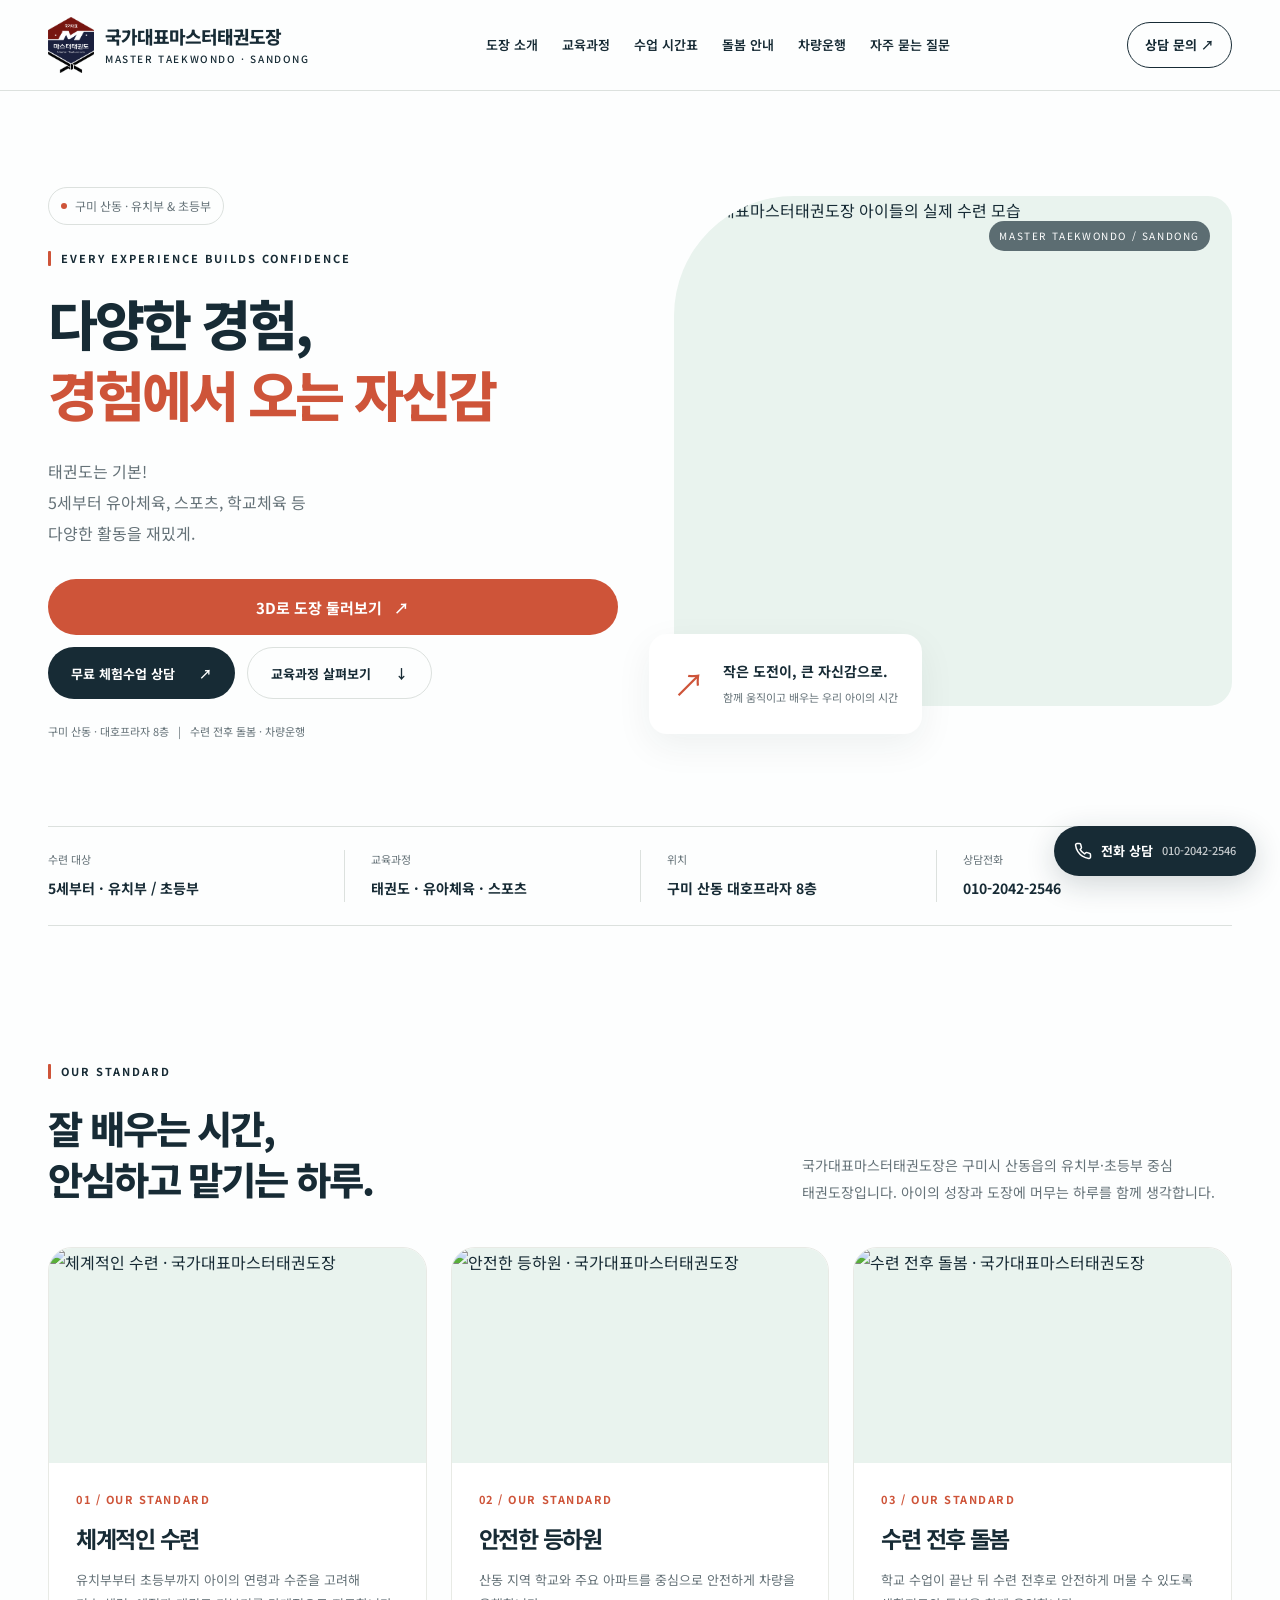
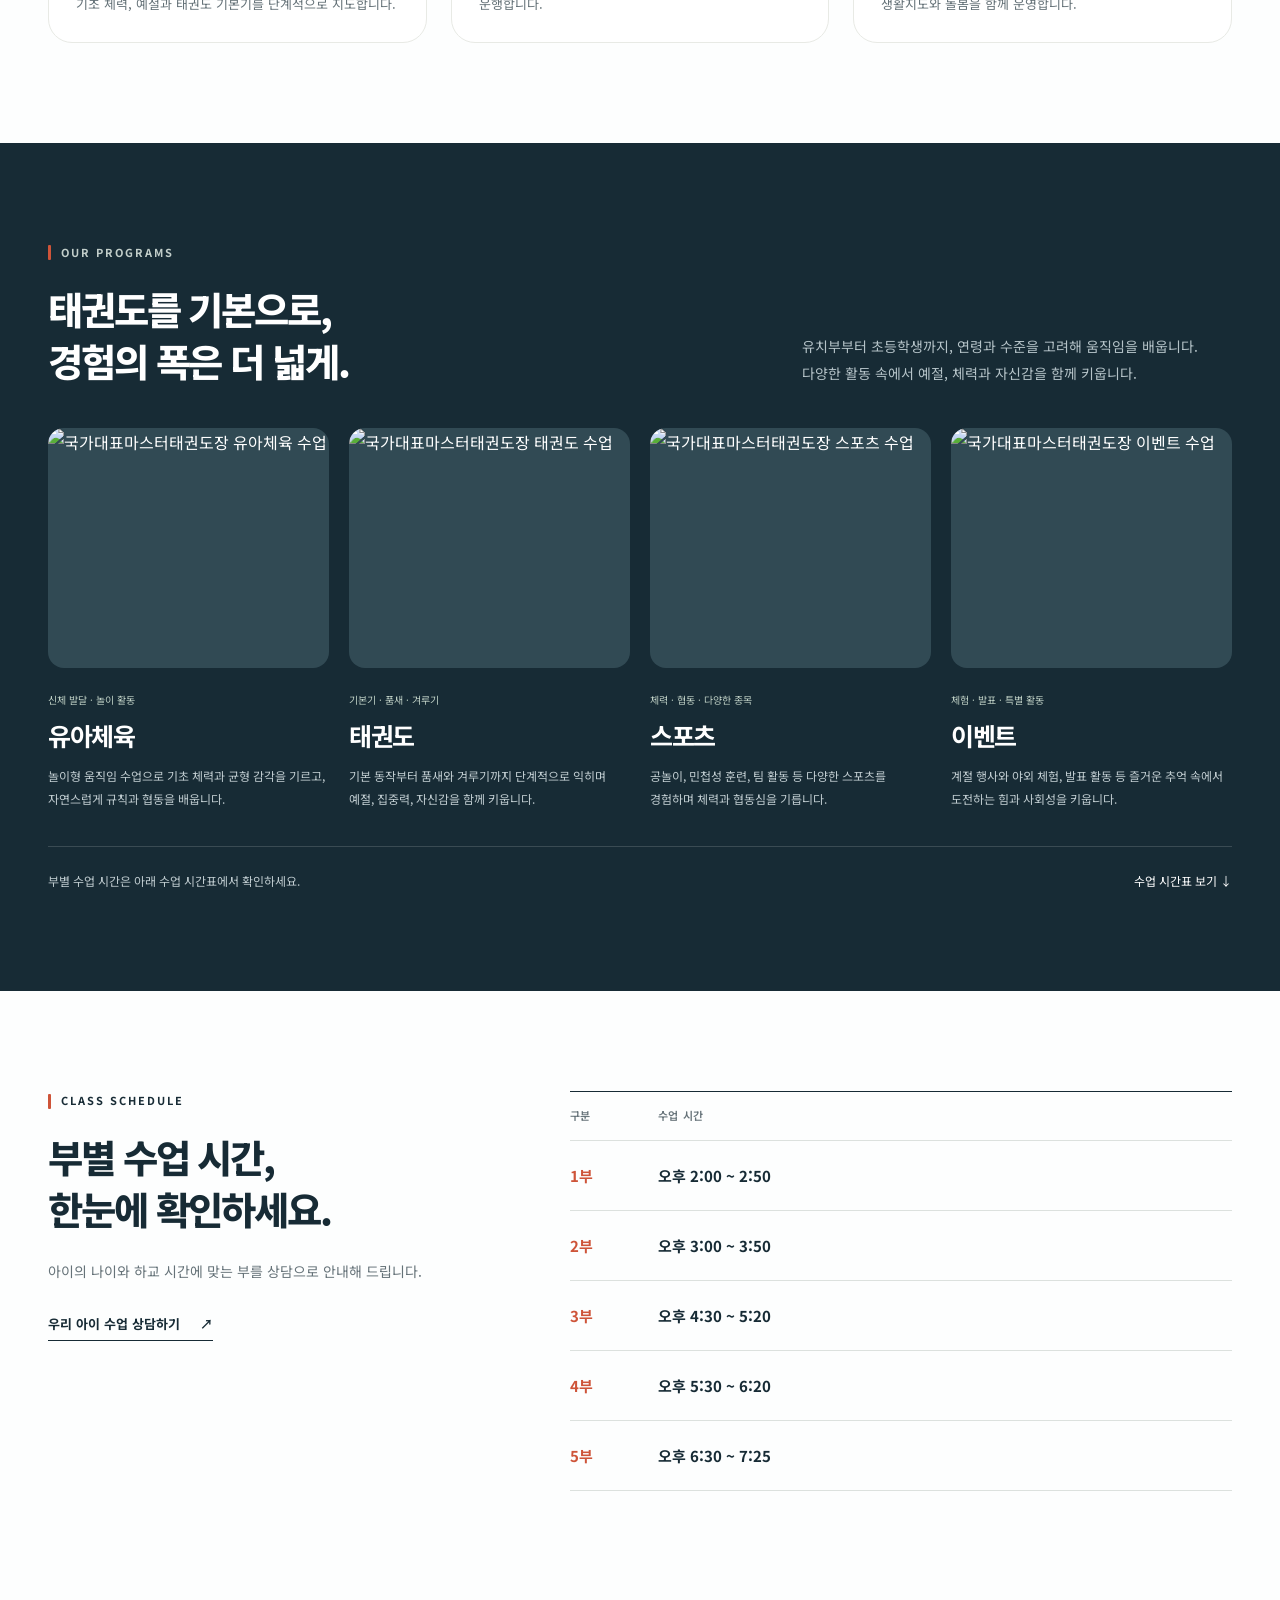
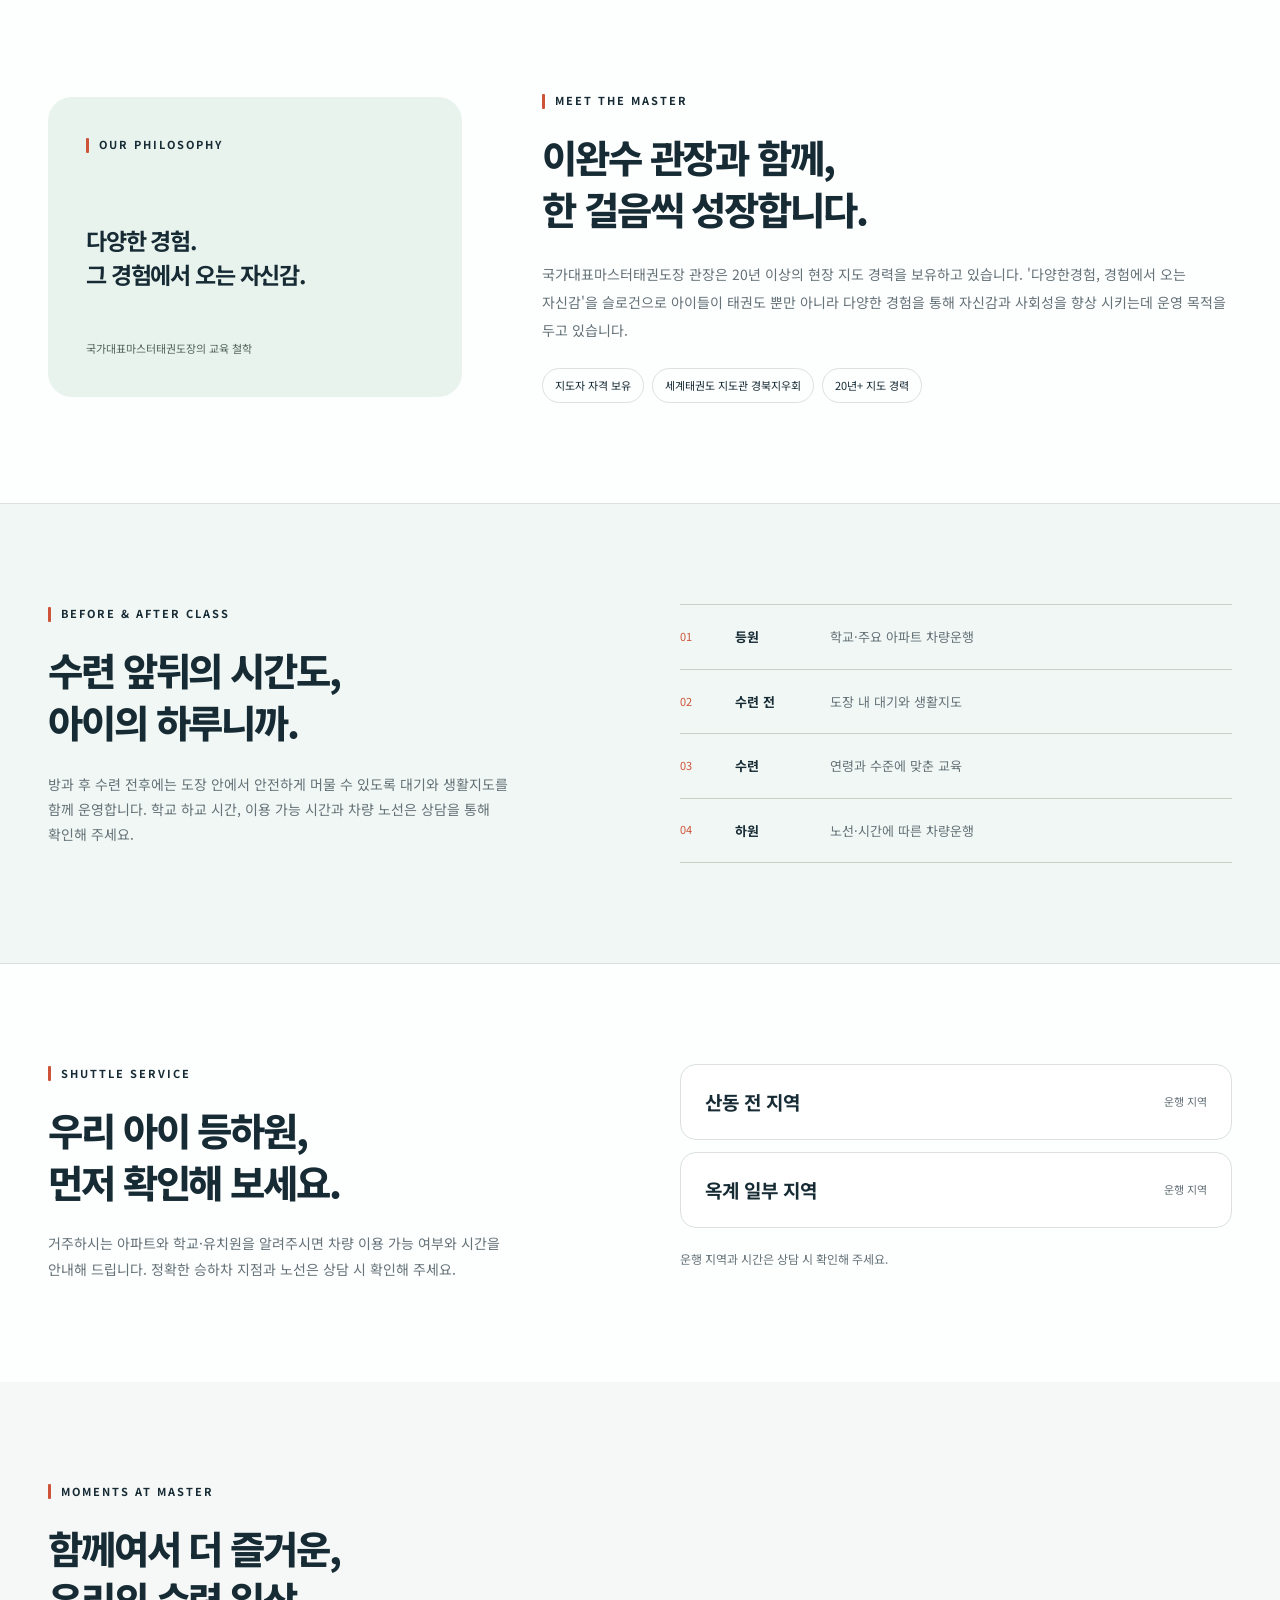
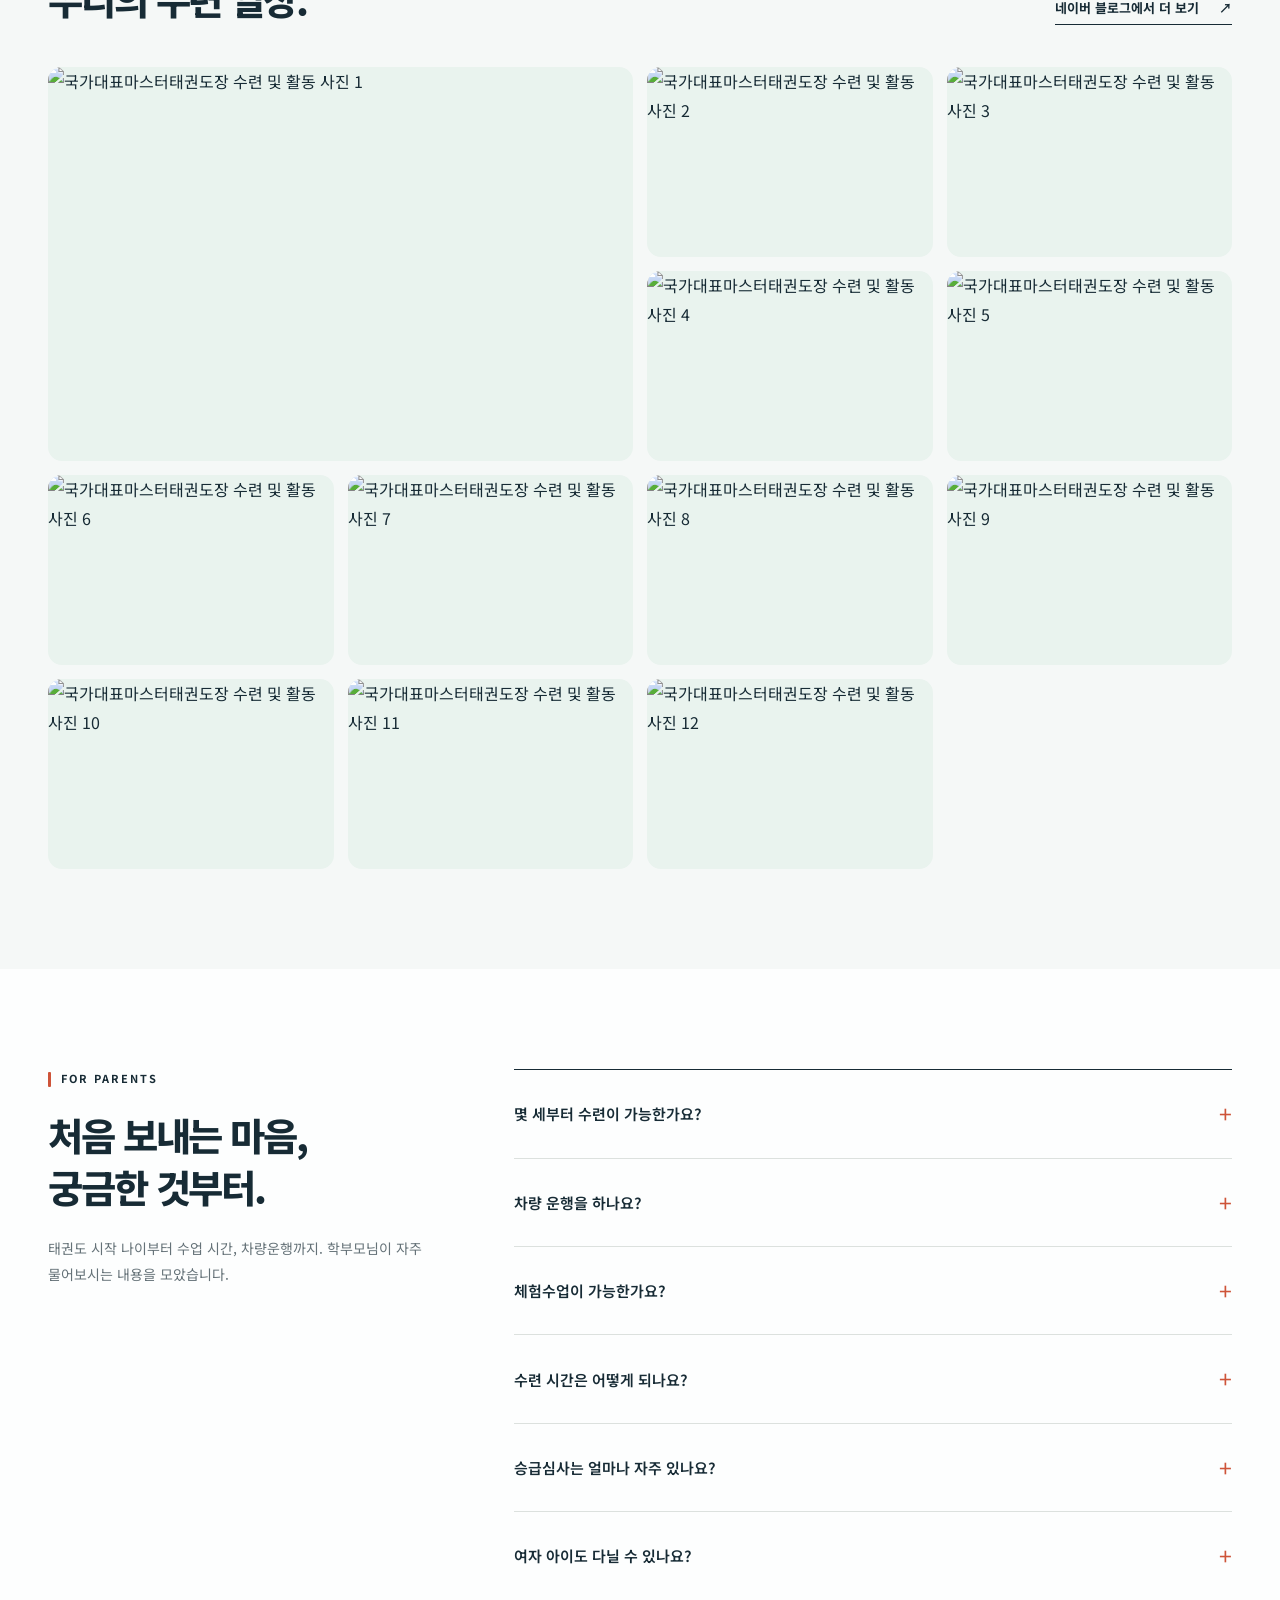
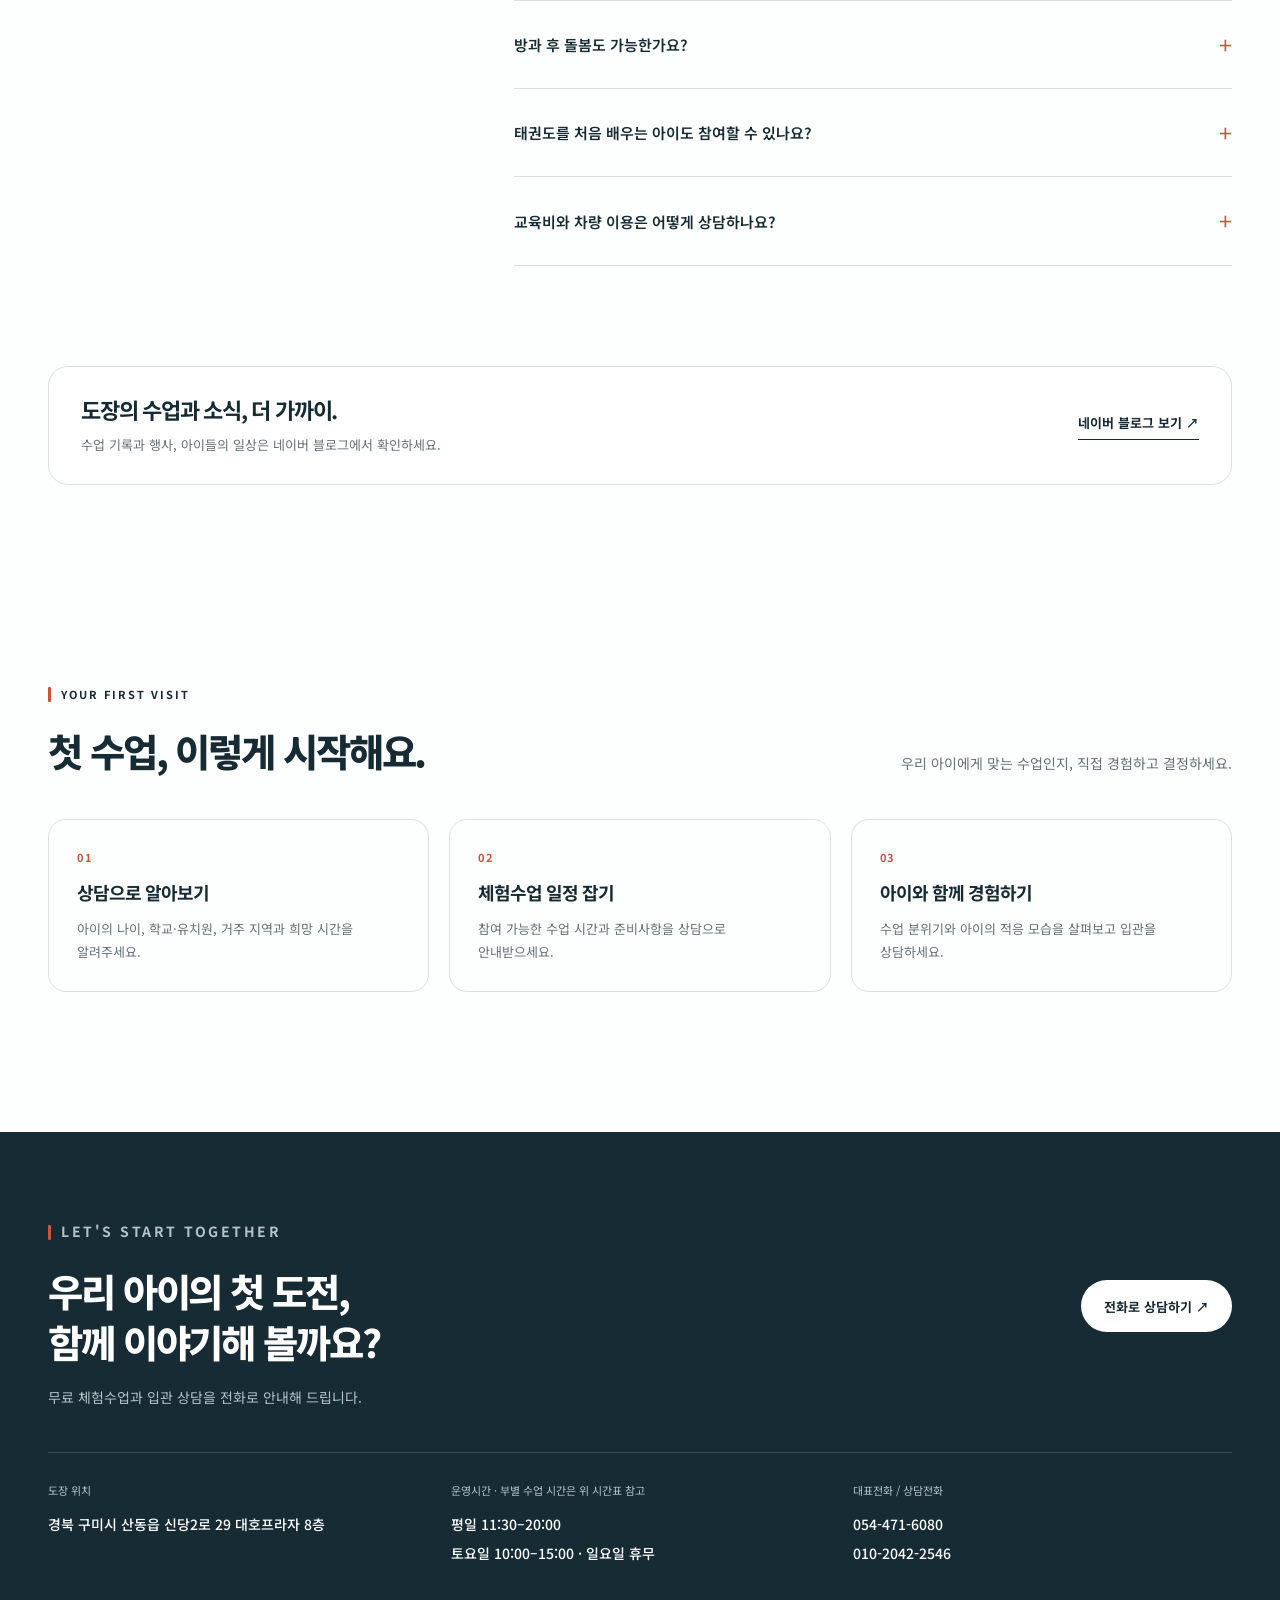
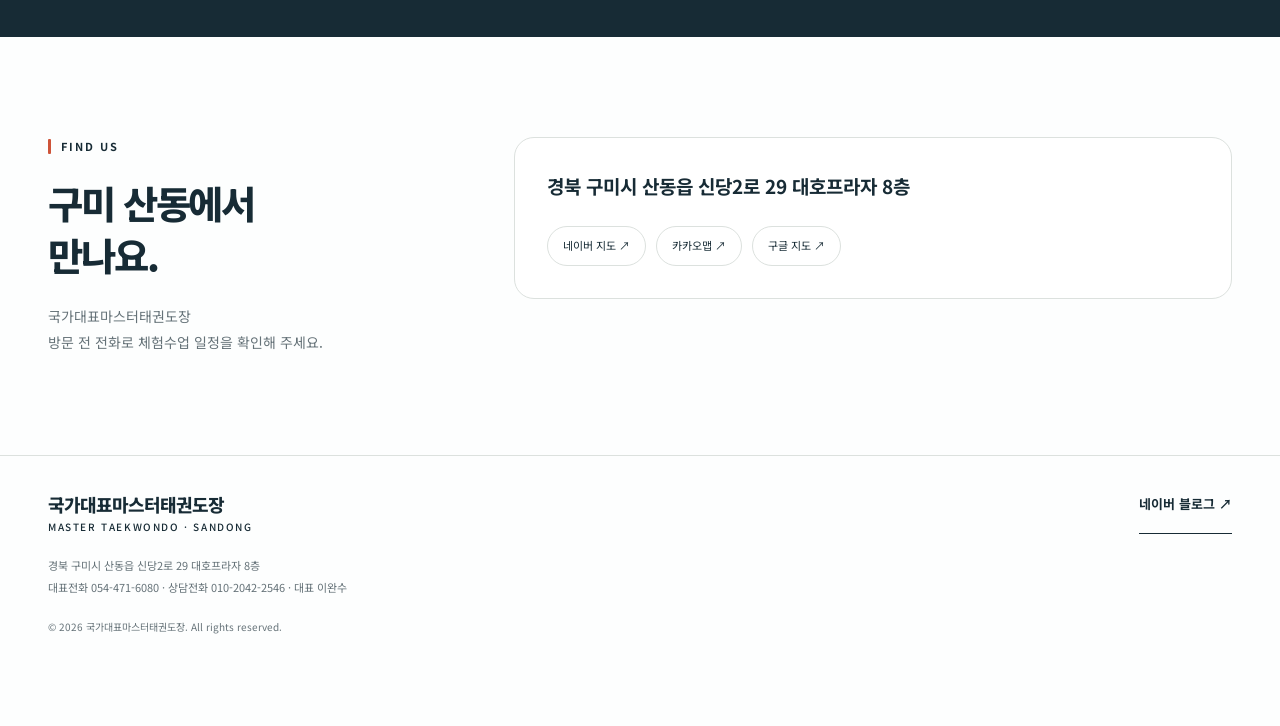
==== index.html @ e0ee9614 "Update social sharing image to white brand design" ====
<!DOCTYPE html>
<html lang="ko">
<head>
<meta charset="UTF-8">
<meta name="viewport" content="width=device-width, initial-scale=1">
<meta name="google-site-verification" content="xkMmGxUYiMUiVFQqhBgjPD2LK4U4cg3AvwgQhQP-yDA">
<meta name="naver-site-verification" content="1bc7cb9f5ad9481dd52988332dd3d407961ed584">
<meta name="robots" content="index, follow, max-image-preview:large, max-snippet:-1, max-video-preview:-1">
<link rel="canonical" href="https://mastertkd-sandong.kr/">
<title>구미 산동 태권도 · 유치부·초등부 | 국가대표마스터태권도장</title>
<meta name="description" content="구미 산동 국가대표마스터태권도장. 5세부터 유치부·초등부 태권도, 유아체육·스포츠, 수련 전후 돌봄과 차량운행. 대호프라자 8층, 무료 체험수업 상담 010-2042-2546.">
<meta name="author" content="국가대표마스터태권도장">
<meta name="theme-color" content="#172b35">
<meta name="format-detection" content="telephone=no">
<meta property="og:type" content="website">
<meta property="og:locale" content="ko_KR">
<meta property="og:site_name" content="국가대표마스터태권도장">
<meta property="og:title" content="구미 산동 태권도 · 유치부·초등부 | 국가대표마스터태권도장">
<meta property="og:description" content="구미 산동 국가대표마스터태권도장. 5세부터 유치부·초등부 태권도, 유아체육·스포츠, 수련 전후 돌봄과 차량운행. 대호프라자 8층, 무료 체험수업 상담 010-2042-2546.">
<meta property="og:url" content="https://mastertkd-sandong.kr/">
<meta property="og:image" content="https://mastertkd-sandong.kr/og-white-20261103.png">
<meta property="og:image:alt" content="구미 산동 국가대표마스터태권도장">
<meta name="twitter:card" content="summary_large_image">
<meta name="twitter:title" content="구미 산동 태권도 · 유치부·초등부 | 국가대표마스터태권도장">
<meta name="twitter:description" content="구미 산동 국가대표마스터태권도장. 5세부터 유치부·초등부 태권도, 유아체육·스포츠, 수련 전후 돌봄과 차량운행. 대호프라자 8층, 무료 체험수업 상담 010-2042-2546.">
<meta name="twitter:image" content="https://mastertkd-sandong.kr/og-white-20261103.png">
<link rel="preconnect" href="https://fonts.googleapis.com">
<link rel="preconnect" href="https://fonts.gstatic.com" crossorigin>
<link rel="preconnect" href="https://firebasestorage.googleapis.com">
<link href="https://fonts.googleapis.com/css2?family=Noto+Sans+KR:wght@400;500;600;700;800;900&display=swap" rel="stylesheet">
<link rel="stylesheet" href="styles.css?v=20261103-3d">
<script id="structured-data" type="application/ld+json">{"@context":"https://schema.org","@graph":[{"@type":"SportsActivityLocation","@id":"https://mastertkd-sandong.kr/#school","name":"국가대표마스터태권도장","url":"https://mastertkd-sandong.kr/","description":"구미 산동 유치부·초등부 태권도장. 태권도, 유아체육과 스포츠 활동을 지도하며 수련 전후 돌봄, 차량운행과 무료 체험수업 상담을 운영합니다.","telephone":"054-471-6080","address":{"@type":"PostalAddress","streetAddress":"경북 구미시 산동읍 신당2로 29 대호프라자 8층","addressLocality":"구미시","addressRegion":"경상북도","addressCountry":"KR"},"sameAs":["https://blog.naver.com/master2546"],"contactPoint":{"@type":"ContactPoint","telephone":"010-2042-2546","contactType":"입관 및 체험수업 상담","availableLanguage":"ko"},"openingHoursSpecification":[{"@type":"OpeningHoursSpecification","dayOfWeek":["Monday","Tuesday","Wednesday","Thursday","Friday"],"opens":"11:30","closes":"20:00"},{"@type":"OpeningHoursSpecification","dayOfWeek":"Saturday","opens":"10:00","closes":"15:00"}],"image":"https://firebasestorage.googleapis.com/v0/b/taekwondo-fb6cb.firebasestorage.app/o/images%2Fhero_bg.jpg?alt=media&token=9e84e458-af05-4d91-bd20-71b88b97aaa6","areaServed":[{"@type":"Place","name":"산동 전 지역"},{"@type":"Place","name":"옥계 일부 지역"}]},{"@type":"WebSite","@id":"https://mastertkd-sandong.kr/#website","url":"https://mastertkd-sandong.kr/","name":"국가대표마스터태권도장","inLanguage":"ko-KR","publisher":{"@id":"https://mastertkd-sandong.kr/#school"}},{"@type":"WebPage","@id":"https://mastertkd-sandong.kr/#webpage","url":"https://mastertkd-sandong.kr/","name":"구미 산동 태권도 · 유치부·초등부 | 국가대표마스터태권도장","inLanguage":"ko-KR","isPartOf":{"@id":"https://mastertkd-sandong.kr/#website"},"about":{"@id":"https://mastertkd-sandong.kr/#school"}},{"@type":"FAQPage","@id":"https://mastertkd-sandong.kr/#faq","mainEntity":[{"@type":"Question","name":"몇 세부터 수련이 가능한가요?","acceptedAnswer":{"@type":"Answer","text":"5세부터 수련이 가능합니다.\n부모님 문의와 동의 하에 4세 수련 가능합니다."}},{"@type":"Question","name":"차량 운행을 하나요?","acceptedAnswer":{"@type":"Answer","text":"네, 산동 전지역 차량운행 가능하며, 옥계 일부지역 운행 가능합니다.\n전화 문의시 상세히 안내드리겠습니다."}},{"@type":"Question","name":"체험수업이 가능한가요?","acceptedAnswer":{"@type":"Answer","text":"물론입니다! 언제든 체험수업 가능합니다."}},{"@type":"Question","name":"수련 시간은 어떻게 되나요?","acceptedAnswer":{"@type":"Answer","text":"1부 : 오후 2:00 ~ 2:50\n2부 : 오후 3:00 ~ 3:50\n3부 : 오후 4:30 ~ 5:20\n4부 : 오후 5:30 ~ 6:20\n5부 : 오후 6:30 ~ 7:25\n아이의 나이와 하교 시간에 맞는 부를 상담으로 안내해 드립니다."}},{"@type":"Question","name":"승급심사는 얼마나 자주 있나요?","acceptedAnswer":{"@type":"Answer","text":"승급심사 (도장 자체 심사) : 매 짝수달 마지막주 수요일\n승품심사 (경북태권도협회주관) : 3, 6, 9, 12월 심사"}},{"@type":"Question","name":"여자 아이도 다닐 수 있나요?","acceptedAnswer":{"@type":"Answer","text":"여자아이의 비율이 상당히 높은 편입니다."}},{"@type":"Question","name":"방과 후 돌봄도 가능한가요?","acceptedAnswer":{"@type":"Answer","text":"수련 전후 아이들이 안전하게 머물 수 있도록 도장 내 대기와 생활지도를 함께 운영합니다. 이용 가능 시간과 차량 노선은 아이의 학교와 하교 시간에 맞춰 상담해 주세요."}},{"@type":"Question","name":"태권도를 처음 배우는 아이도 참여할 수 있나요?","acceptedAnswer":{"@type":"Answer","text":"처음 시작하는 아이도 연령과 수준에 맞춰 기본 동작부터 배웁니다. 유아체육, 태권도, 스포츠 활동을 통해 움직임과 수업 규칙을 단계적으로 익힙니다. 체험수업에서 적응 과정을 함께 살펴보세요."}},{"@type":"Question","name":"교육비와 차량 이용은 어떻게 상담하나요?","acceptedAnswer":{"@type":"Answer","text":"아이의 나이, 학교 또는 유치원, 거주 지역, 희망 수업 시간을 알려주세요. 교육비와 차량 이용 가능 여부는 상담전화로 개별 안내해 드립니다."}}]}]}</script>
<script id="site-data" type="application/json">{"data":{"hero":{"sub":"","badge":"구미 산동","desc":"태권도는 기본!\n5세부터 유아체육, 스포츠, 학교체육 등\n다양한 활동을 재밌게.","line1":"다양한 경험, 경험에서 오는 자신감"},"programs":[{"tag":"신체 발달 · 놀이 활동","desc":"놀이형 움직임 수업으로 기초 체력과 균형 감각을 기르고, 자연스럽게 규칙과 협동을 배웁니다.","emoji":"","title":"유아체육"},{"tag":"기본기 · 품새 · 겨루기","title":"태권도","emoji":"","desc":"기본 동작부터 품새와 겨루기까지 단계적으로 익히며 예절, 집중력, 자신감을 함께 키웁니다."},{"tag":"체력 · 협동 · 다양한 종목","desc":"공놀이, 민첩성 훈련, 팀 활동 등 다양한 스포츠를 경험하며 체력과 협동심을 기릅니다.","emoji":"","title":"스포츠"},{"desc":"계절 행사와 야외 체험, 발표 활동 등 즐거운 추억 속에서 도전하는 힘과 사회성을 키웁니다.","tag":"체험 · 발표 · 특별 활동","emoji":"","title":"이벤트"}],"master":{"badges":["지도자 자격 보유","세계태권도 지도관 경북지우회","20년+ 지도 경력"],"name":"이완수","desc":"국가대표마스터태권도장 관장은 20년 이상의 현장 지도 경력을 보유하고 있습니다. '다양한경험, 경험에서 오는 자신감'을 슬로건으로 아이들이 태권도 뿐만 아니라 다양한 경험을 통해 자신감과 사회성을 향상 시키는데 운영 목적을 두고 있습니다.","title":"국가대표마스터태권도장 관장"},"faq":[{"a":"5세부터 수련이 가능합니다.\n부모님 문의와 동의 하에 4세 수련 가능합니다.","q":"몇 세부터 수련이 가능한가요?"},{"q":"차량 운행을 하나요?","a":"네, 산동 전지역 차량운행 가능하며, 옥계 일부지역 운행 가능합니다.\n전화 문의시 상세히 안내드리겠습니다."},{"a":"물론입니다! 언제든 체험수업 가능합니다.","q":"체험수업이 가능한가요?"},{"q":"수련 시간은 어떻게 되나요?","a":"1부 : 2시 ~ 2시 50분\n2부 : 3시 ~ 3시 50분\n3부 : 4시 30분 ~ 5시 20분\n4부 : 5시 30분 ~ 6시 20분\n5부 : 6시 30분 ~ 7시 25분\n운영하고 있습니다."},{"a":"승급심사 (도장 자체 심사) : 매 짝수달 마지막주 수요일\n승품심사 (경북태권도협회주관) : 3, 6, 9, 12월 심사","q":"승급심사는 얼마나 자주 있나요?"},{"q":"여자 아이도 다닐 수 있나요?","a":"여자아이의 비율이 상당히 높은 편입니다."}],"van":[{"name":"산동 전 지역","type":"기타"},{"type":"기타","name":"옥계 일부 지역"}],"strengths":[{"desc":"유치부부터 초등부까지 아이의 연령과 수준을 고려해 \n기초 체력, 예절과 태권도 기본기를 단계적으로 지도합니다.","title":"체계적인 수련"},{"title":"안전한 등하원","desc":"산동 지역 학교와 주요 아파트를 중심으로 안전하게 차량을 운행합니다."},{"desc":"학교 수업이 끝난 뒤 수련 전후로 안전하게 머물 수 있도록 \n생활지도와 돌봄을 함께 운영합니다.","title":"수련 전후 돌봄"}],"basic":{"phone":"054-471-6080","sat_end":"15:00","brn":"","phone2":"010-2042-2546","weekday_end":"20:00","mapurl":"https://map.naver.com/p/entry/place/1252319234?c=17.68,0,0,3,dh&placePath=/home?from=map&fromPanelNum=1&additionalHeight=76&timestamp=202606081207&locale=ko&svcName=map_pcv5","ceo":"이완수","kakao":"","weekday_start":"11:30","closed":"일요일 휴무","address":"경북 구미시 산동읍 신당2로 29 대호프라자 8층","sat_start":"10:00"}},"images":{"gallery_9":"https://firebasestorage.googleapis.com/v0/b/taekwondo-fb6cb.firebasestorage.app/o/images%2Fgallery_9.jpg?alt=media&token=a0065e86-be7a-48f4-b169-dbc3048eebba","gallery_0":"https://firebasestorage.googleapis.com/v0/b/taekwondo-fb6cb.firebasestorage.app/o/images%2Fgallery_0.jpg?alt=media&token=710ecca1-1043-4a4e-b7ab-a6492544b5c1","gallery_10":"https://firebasestorage.googleapis.com/v0/b/taekwondo-fb6cb.firebasestorage.app/o/images%2Fgallery_10.jpg?alt=media&token=d3d91d69-1e83-45ed-aacb-7b9e5c864217","prog_img_1":"https://firebasestorage.googleapis.com/v0/b/taekwondo-fb6cb.firebasestorage.app/o/images%2Fprog_img_1.jpg?alt=media&token=aa06089c-31fe-436a-ae3f-b931f6cb793f","gallery_8":"https://firebasestorage.googleapis.com/v0/b/taekwondo-fb6cb.firebasestorage.app/o/images%2Fgallery_8.jpg?alt=media&token=de36c737-13cb-4a8f-89c0-45a2681958ef","prog_img_2":"https://firebasestorage.googleapis.com/v0/b/taekwondo-fb6cb.firebasestorage.app/o/images%2Fprog_img_2.jpg?alt=media&token=5219fa84-e3b0-4377-8cee-625c44ae1b7b","gallery_1":"https://firebasestorage.googleapis.com/v0/b/taekwondo-fb6cb.firebasestorage.app/o/images%2Fgallery_1.jpg?alt=media&token=5e7c3f4a-fc97-463f-8c96-ce7e9723979a","hero_bg":"https://firebasestorage.googleapis.com/v0/b/taekwondo-fb6cb.firebasestorage.app/o/images%2Fhero_bg.jpg?alt=media&token=9e84e458-af05-4d91-bd20-71b88b97aaa6","gallery_6":"https://firebasestorage.googleapis.com/v0/b/taekwondo-fb6cb.firebasestorage.app/o/images%2Fgallery_6.jpg?alt=media&token=90979069-3ec0-43f1-a380-21617fe3c6c4","strength_img_1":"https://firebasestorage.googleapis.com/v0/b/taekwondo-fb6cb.firebasestorage.app/o/images%2Fstrength_img_1.jpg?alt=media&token=e219bf53-c9cb-4eb9-b57a-99557ecac672","gallery_3":"https://firebasestorage.googleapis.com/v0/b/taekwondo-fb6cb.firebasestorage.app/o/images%2Fgallery_3.jpg?alt=media&token=15bef759-7899-431a-abc1-3bfe36eff9c4","gallery_11":"https://firebasestorage.googleapis.com/v0/b/taekwondo-fb6cb.firebasestorage.app/o/images%2Fgallery_11.jpg?alt=media&token=d97d687c-7b0d-4084-90c1-676cd75f81ad","gallery_2":"https://firebasestorage.googleapis.com/v0/b/taekwondo-fb6cb.firebasestorage.app/o/images%2Fgallery_2.jpg?alt=media&token=8ff0e8a1-6920-4d23-a96d-1fb6d255a119","strength_img_2":"https://firebasestorage.googleapis.com/v0/b/taekwondo-fb6cb.firebasestorage.app/o/images%2Fstrength_img_2.jpg?alt=media&token=2d9b40f9-9bf2-4dcd-bb7c-b869af173f38","gallery_5":"https://firebasestorage.googleapis.com/v0/b/taekwondo-fb6cb.firebasestorage.app/o/images%2Fgallery_5.jpg?alt=media&token=61fc93e4-79cd-444b-a3f9-03b1b24c2817","prog_img_3":"https://firebasestorage.googleapis.com/v0/b/taekwondo-fb6cb.firebasestorage.app/o/images%2Fprog_img_3.jpg?alt=media&token=f841ad15-b843-4dcd-8b38-b5abc1e6d788","prog_img_0":"https://firebasestorage.googleapis.com/v0/b/taekwondo-fb6cb.firebasestorage.app/o/images%2Fprog_img_0.jpg?alt=media&token=58862116-bd9d-4719-9c3e-d90af3149a6c","strength_img_0":"https://firebasestorage.googleapis.com/v0/b/taekwondo-fb6cb.firebasestorage.app/o/images%2Fstrength_img_0.jpg?alt=media&token=3c385337-bcc2-4bb3-a13b-3666a985fce2","gallery_4":"https://firebasestorage.googleapis.com/v0/b/taekwondo-fb6cb.firebasestorage.app/o/images%2Fgallery_4.jpg?alt=media&token=0f48effb-4bdb-4c42-ae84-08ca4ebf654f","gallery_7":"https://firebasestorage.googleapis.com/v0/b/taekwondo-fb6cb.firebasestorage.app/o/images%2Fgallery_7.jpg?alt=media&token=dbd027f2-85e5-44fa-a7d3-c0869ef6d504"}}</script>
<script src="site.js?v=20261103-3d" defer></script>
</head>
<body>
<div id="site-root"><a class="skip-link" href="#main-content">본문 바로가기</a>
<header class="site-header"><div class="wrap header-inner"><a class="brand" href="#home" aria-label="국가대표마스터태권도장 처음으로"><img class="header-logo" src="dojo-logo.png" alt="" width="509" height="633"><span class="brand-text">국가대표마스터태권도장<small>MASTER TAEKWONDO · SANDONG</small></span></a><nav class="desktop-nav" aria-label="주 메뉴"><a href="#about">도장 소개</a><a href="#programs">교육과정</a><a href="#schedule">수업 시간표</a><a href="#care">돌봄 안내</a><a href="#van">차량운행</a><a href="#faq">자주 묻는 질문</a></nav><a class="header-call" href="tel:01020422546">상담 문의 ↗</a><details class="mobile-nav"><summary aria-label="전체 메뉴">메뉴 ☰</summary><nav class="mobile-menu" aria-label="모바일 메뉴"><a href="#about">도장 소개</a><a href="#programs">교육과정</a><a href="#schedule">수업 시간표</a><a href="#care">돌봄 안내</a><a href="#van">차량운행</a><a href="#faq">자주 묻는 질문</a><a href="#contact">체험수업 상담</a><a href="https://blog.naver.com/master2546" target="_blank" rel="noopener">네이버 블로그 ↗</a></nav></details></div></header>
<main id="main-content">
<section class="hero" id="home" aria-label="구미 산동 태권도장 소개"><div class="wrap"><div class="hero-layout"><div class="hero-copy"><p class="location-pill">구미 산동 · 유치부 & 초등부</p><p class="eyebrow">Every experience builds confidence</p><h1><span>다양한 경험,</span><span>경험에서 오는 자신감</span></h1><p class="hero-desc">태권도는 기본!
5세부터 유아체육, 스포츠, 학교체육 등
다양한 활동을 재밌게.</p><div class="hero-actions"><a class="button tour" href="/3d/">3D로 도장 둘러보기 <span aria-hidden="true">↗</span></a><a class="button primary" href="#contact">무료 체험수업 상담 <span aria-hidden="true">↗</span></a><a class="button secondary" href="#programs">교육과정 살펴보기 <span aria-hidden="true">↓</span></a></div><p class="hero-small">구미 산동 · 대호프라자 8층 &nbsp; | &nbsp; 수련 전후 돌봄 · 차량운행</p></div><div class="hero-visual"><div class="hero-photo"><img src="https://firebasestorage.googleapis.com/v0/b/taekwondo-fb6cb.firebasestorage.app/o/images%2Fhero_bg.jpg?alt=media&amp;token=9e84e458-af05-4d91-bd20-71b88b97aaa6" alt="국가대표마스터태권도장 아이들의 실제 수련 모습" loading="eager" fetchpriority="high" decoding="async" width="1200" height="900"></div><span class="hero-index">MASTER TAEKWONDO / SANDONG</span><div class="photo-caption"><span class="caption-symbol" aria-hidden="true">↗</span><div><strong>작은 도전이, 큰 자신감으로.</strong><small>함께 움직이고 배우는 우리 아이의 시간</small></div></div></div></div><div class="quick-facts"><div><small>수련 대상</small><strong>5세부터 · 유치부 / 초등부</strong></div><div><small>교육과정</small><strong>태권도 · 유아체육 · 스포츠</strong></div><div><small>위치</small><strong>구미 산동 대호프라자 8층</strong></div><div><small>상담전화</small><strong><a href="tel:01020422546">010-2042-2546</a></strong></div></div></div></section>
<section class="section" id="about"><div class="wrap"><div class="section-heading"><div><p class="eyebrow">Our standard</p><h2 class="section-title">잘 배우는 시간,<br>안심하고 맡기는 하루.</h2></div><p class="section-desc">국가대표마스터태권도장은 구미시 산동읍의 유치부·초등부 중심 태권도장입니다. 아이의 성장과 도장에 머무는 하루를 함께 생각합니다.</p></div><div class="standards-grid"><article class="standard-card"><div class="standard-photo"><img src="https://firebasestorage.googleapis.com/v0/b/taekwondo-fb6cb.firebasestorage.app/o/images%2Fstrength_img_0.jpg?alt=media&amp;token=3c385337-bcc2-4bb3-a13b-3666a985fce2" alt="체계적인 수련 · 국가대표마스터태권도장" loading="lazy"  decoding="async" width="1200" height="900"></div><div class="standard-body"><span class="card-number">01 / OUR STANDARD</span><h3>체계적인 수련</h3><p>유치부부터 초등부까지 아이의 연령과 수준을 고려해 
기초 체력, 예절과 태권도 기본기를 단계적으로 지도합니다.</p></div></article><article class="standard-card"><div class="standard-photo"><img src="https://firebasestorage.googleapis.com/v0/b/taekwondo-fb6cb.firebasestorage.app/o/images%2Fstrength_img_1.jpg?alt=media&amp;token=e219bf53-c9cb-4eb9-b57a-99557ecac672" alt="안전한 등하원 · 국가대표마스터태권도장" loading="lazy"  decoding="async" width="1200" height="900"></div><div class="standard-body"><span class="card-number">02 / OUR STANDARD</span><h3>안전한 등하원</h3><p>산동 지역 학교와 주요 아파트를 중심으로 안전하게 차량을 운행합니다.</p></div></article><article class="standard-card"><div class="standard-photo"><img src="https://firebasestorage.googleapis.com/v0/b/taekwondo-fb6cb.firebasestorage.app/o/images%2Fstrength_img_2.jpg?alt=media&amp;token=2d9b40f9-9bf2-4dcd-bb7c-b869af173f38" alt="수련 전후 돌봄 · 국가대표마스터태권도장" loading="lazy"  decoding="async" width="1200" height="900"></div><div class="standard-body"><span class="card-number">03 / OUR STANDARD</span><h3>수련 전후 돌봄</h3><p>학교 수업이 끝난 뒤 수련 전후로 안전하게 머물 수 있도록 
생활지도와 돌봄을 함께 운영합니다.</p></div></article></div></div></section>
<section class="section program-section" id="programs"><div class="wrap"><div class="section-heading"><div><p class="eyebrow">Our programs</p><h2 class="section-title">태권도를 기본으로,<br>경험의 폭은 더 넓게.</h2></div><p class="section-desc">유치부부터 초등학생까지, 연령과 수준을 고려해 움직임을 배웁니다. 다양한 활동 속에서 예절, 체력과 자신감을 함께 키웁니다.</p></div><div class="programs-grid"><article class="program-card"><div class="program-photo"><img src="https://firebasestorage.googleapis.com/v0/b/taekwondo-fb6cb.firebasestorage.app/o/images%2Fprog_img_0.jpg?alt=media&amp;token=58862116-bd9d-4719-9c3e-d90af3149a6c" alt="국가대표마스터태권도장 유아체육 수업" loading="lazy"  decoding="async" width="1200" height="900"></div><div class="program-body"><span class="program-tag">신체 발달 · 놀이 활동</span><h3>유아체육</h3><p>놀이형 움직임 수업으로 기초 체력과 균형 감각을 기르고, 자연스럽게 규칙과 협동을 배웁니다.</p></div></article><article class="program-card"><div class="program-photo"><img src="https://firebasestorage.googleapis.com/v0/b/taekwondo-fb6cb.firebasestorage.app/o/images%2Fprog_img_1.jpg?alt=media&amp;token=aa06089c-31fe-436a-ae3f-b931f6cb793f" alt="국가대표마스터태권도장 태권도 수업" loading="lazy"  decoding="async" width="1200" height="900"></div><div class="program-body"><span class="program-tag">기본기 · 품새 · 겨루기</span><h3>태권도</h3><p>기본 동작부터 품새와 겨루기까지 단계적으로 익히며 예절, 집중력, 자신감을 함께 키웁니다.</p></div></article><article class="program-card"><div class="program-photo"><img src="https://firebasestorage.googleapis.com/v0/b/taekwondo-fb6cb.firebasestorage.app/o/images%2Fprog_img_2.jpg?alt=media&amp;token=5219fa84-e3b0-4377-8cee-625c44ae1b7b" alt="국가대표마스터태권도장 스포츠 수업" loading="lazy"  decoding="async" width="1200" height="900"></div><div class="program-body"><span class="program-tag">체력 · 협동 · 다양한 종목</span><h3>스포츠</h3><p>공놀이, 민첩성 훈련, 팀 활동 등 다양한 스포츠를 경험하며 체력과 협동심을 기릅니다.</p></div></article><article class="program-card"><div class="program-photo"><img src="https://firebasestorage.googleapis.com/v0/b/taekwondo-fb6cb.firebasestorage.app/o/images%2Fprog_img_3.jpg?alt=media&amp;token=f841ad15-b843-4dcd-8b38-b5abc1e6d788" alt="국가대표마스터태권도장 이벤트 수업" loading="lazy"  decoding="async" width="1200" height="900"></div><div class="program-body"><span class="program-tag">체험 · 발표 · 특별 활동</span><h3>이벤트</h3><p>계절 행사와 야외 체험, 발표 활동 등 즐거운 추억 속에서 도전하는 힘과 사회성을 키웁니다.</p></div></article></div><div class="section-tail"><span>부별 수업 시간은 아래 수업 시간표에서 확인하세요.</span><a href="#schedule">수업 시간표 보기 ↓</a></div></div></section>
<section class="section schedule-section" id="schedule"><div class="wrap schedule-layout"><div><p class="eyebrow">Class schedule</p><h2 class="section-title">부별 수업 시간,<br>한눈에 확인하세요.</h2><p class="care-desc">아이의 나이와 하교 시간에 맞는 부를 상담으로 안내해 드립니다.</p><a class="text-link" href="#contact">우리 아이 수업 상담하기 <span aria-hidden="true">↗</span></a></div><div class="schedule-table-wrap"><table class="schedule-table"><caption>국가대표마스터태권도장 부별 수업 시간표</caption><thead><tr><th scope="col">구분</th><th scope="col">수업 시간</th></tr></thead><tbody><tr><th scope="row">1부</th><td>오후 2:00 ~ 2:50</td></tr><tr><th scope="row">2부</th><td>오후 3:00 ~ 3:50</td></tr><tr><th scope="row">3부</th><td>오후 4:30 ~ 5:20</td></tr><tr><th scope="row">4부</th><td>오후 5:30 ~ 6:20</td></tr><tr><th scope="row">5부</th><td>오후 6:30 ~ 7:25</td></tr></tbody></table></div></div></section>
<section class="section" id="master"><div class="wrap master-layout"><div class="master-note"><p class="eyebrow">Our philosophy</p><p class="quote">다양한 경험.<br>그 경험에서 오는 자신감.</p><small>국가대표마스터태권도장의 교육 철학</small></div><div class="master-copy"><p class="eyebrow">Meet the master</p><h2 class="section-title">이완수 관장과 함께,<br>한 걸음씩 성장합니다.</h2><p class="master-desc">국가대표마스터태권도장 관장은 20년 이상의 현장 지도 경력을 보유하고 있습니다. &#39;다양한경험, 경험에서 오는 자신감&#39;을 슬로건으로 아이들이 태권도 뿐만 아니라 다양한 경험을 통해 자신감과 사회성을 향상 시키는데 운영 목적을 두고 있습니다.</p><div class="master-badges"><span class="master-badge">지도자 자격 보유</span><span class="master-badge">세계태권도 지도관 경북지우회</span><span class="master-badge">20년+ 지도 경력</span></div></div></div></section>
<section class="section care-section" id="care"><div class="wrap care-layout"><div><p class="eyebrow">Before & after class</p><h2 class="section-title">수련 앞뒤의 시간도,<br>아이의 하루니까.</h2><p class="care-desc">방과 후 수련 전후에는 도장 안에서 안전하게 머물 수 있도록 대기와 생활지도를 함께 운영합니다. 학교 하교 시간, 이용 가능 시간과 차량 노선은 상담을 통해 확인해 주세요.</p></div><div class="care-list"><div class="care-row"><span class="step">01</span><strong>등원</strong><span>학교·주요 아파트 차량운행</span></div><div class="care-row"><span class="step">02</span><strong>수련 전</strong><span>도장 내 대기와 생활지도</span></div><div class="care-row"><span class="step">03</span><strong>수련</strong><span>연령과 수준에 맞춘 교육</span></div><div class="care-row"><span class="step">04</span><strong>하원</strong><span>노선·시간에 따른 차량운행</span></div></div></div></section>
<section class="section" id="van"><div class="wrap route-layout"><div><p class="eyebrow">Shuttle service</p><h2 class="section-title">우리 아이 등하원,<br>먼저 확인해 보세요.</h2><p class="care-desc">거주하시는 아파트와 학교·유치원을 알려주시면 차량 이용 가능 여부와 시간을 안내해 드립니다. 정확한 승하차 지점과 노선은 상담 시 확인해 주세요.</p></div><div><div class="route-cards"><div class="route-card"><strong>산동 전 지역</strong><small>운행 지역</small></div><div class="route-card"><strong>옥계 일부 지역</strong><small>운행 지역</small></div></div><p class="route-note">운행 지역과 시간은 상담 시 확인해 주세요.</p></div></div></section>

<section class="section gallery-section" id="gallery"><div class="wrap"><div class="section-heading"><div><p class="eyebrow">Moments at master</p><h2 class="section-title">함께여서 더 즐거운,<br>우리의 수련 일상.</h2></div><a class="text-link" href="https://blog.naver.com/master2546" target="_blank" rel="noopener">네이버 블로그에서 더 보기 <span aria-hidden="true">↗</span></a></div><div class="gallery-grid"><div class="gallery-item"><img src="https://firebasestorage.googleapis.com/v0/b/taekwondo-fb6cb.firebasestorage.app/o/images%2Fgallery_0.jpg?alt=media&amp;token=710ecca1-1043-4a4e-b7ab-a6492544b5c1" alt="국가대표마스터태권도장 수련 및 활동 사진 1" loading="lazy"  decoding="async" width="1200" height="900"></div><div class="gallery-item"><img src="https://firebasestorage.googleapis.com/v0/b/taekwondo-fb6cb.firebasestorage.app/o/images%2Fgallery_1.jpg?alt=media&amp;token=5e7c3f4a-fc97-463f-8c96-ce7e9723979a" alt="국가대표마스터태권도장 수련 및 활동 사진 2" loading="lazy"  decoding="async" width="1200" height="900"></div><div class="gallery-item"><img src="https://firebasestorage.googleapis.com/v0/b/taekwondo-fb6cb.firebasestorage.app/o/images%2Fgallery_2.jpg?alt=media&amp;token=8ff0e8a1-6920-4d23-a96d-1fb6d255a119" alt="국가대표마스터태권도장 수련 및 활동 사진 3" loading="lazy"  decoding="async" width="1200" height="900"></div><div class="gallery-item"><img src="https://firebasestorage.googleapis.com/v0/b/taekwondo-fb6cb.firebasestorage.app/o/images%2Fgallery_3.jpg?alt=media&amp;token=15bef759-7899-431a-abc1-3bfe36eff9c4" alt="국가대표마스터태권도장 수련 및 활동 사진 4" loading="lazy"  decoding="async" width="1200" height="900"></div><div class="gallery-item"><img src="https://firebasestorage.googleapis.com/v0/b/taekwondo-fb6cb.firebasestorage.app/o/images%2Fgallery_4.jpg?alt=media&amp;token=0f48effb-4bdb-4c42-ae84-08ca4ebf654f" alt="국가대표마스터태권도장 수련 및 활동 사진 5" loading="lazy"  decoding="async" width="1200" height="900"></div><div class="gallery-item"><img src="https://firebasestorage.googleapis.com/v0/b/taekwondo-fb6cb.firebasestorage.app/o/images%2Fgallery_5.jpg?alt=media&amp;token=61fc93e4-79cd-444b-a3f9-03b1b24c2817" alt="국가대표마스터태권도장 수련 및 활동 사진 6" loading="lazy"  decoding="async" width="1200" height="900"></div><div class="gallery-item"><img src="https://firebasestorage.googleapis.com/v0/b/taekwondo-fb6cb.firebasestorage.app/o/images%2Fgallery_6.jpg?alt=media&amp;token=90979069-3ec0-43f1-a380-21617fe3c6c4" alt="국가대표마스터태권도장 수련 및 활동 사진 7" loading="lazy"  decoding="async" width="1200" height="900"></div><div class="gallery-item"><img src="https://firebasestorage.googleapis.com/v0/b/taekwondo-fb6cb.firebasestorage.app/o/images%2Fgallery_7.jpg?alt=media&amp;token=dbd027f2-85e5-44fa-a7d3-c0869ef6d504" alt="국가대표마스터태권도장 수련 및 활동 사진 8" loading="lazy"  decoding="async" width="1200" height="900"></div><div class="gallery-item"><img src="https://firebasestorage.googleapis.com/v0/b/taekwondo-fb6cb.firebasestorage.app/o/images%2Fgallery_8.jpg?alt=media&amp;token=de36c737-13cb-4a8f-89c0-45a2681958ef" alt="국가대표마스터태권도장 수련 및 활동 사진 9" loading="lazy"  decoding="async" width="1200" height="900"></div><div class="gallery-item"><img src="https://firebasestorage.googleapis.com/v0/b/taekwondo-fb6cb.firebasestorage.app/o/images%2Fgallery_9.jpg?alt=media&amp;token=a0065e86-be7a-48f4-b169-dbc3048eebba" alt="국가대표마스터태권도장 수련 및 활동 사진 10" loading="lazy"  decoding="async" width="1200" height="900"></div><div class="gallery-item"><img src="https://firebasestorage.googleapis.com/v0/b/taekwondo-fb6cb.firebasestorage.app/o/images%2Fgallery_10.jpg?alt=media&amp;token=d3d91d69-1e83-45ed-aacb-7b9e5c864217" alt="국가대표마스터태권도장 수련 및 활동 사진 11" loading="lazy"  decoding="async" width="1200" height="900"></div><div class="gallery-item"><img src="https://firebasestorage.googleapis.com/v0/b/taekwondo-fb6cb.firebasestorage.app/o/images%2Fgallery_11.jpg?alt=media&amp;token=d97d687c-7b0d-4084-90c1-676cd75f81ad" alt="국가대표마스터태권도장 수련 및 활동 사진 12" loading="lazy"  decoding="async" width="1200" height="900"></div></div></div></section>
<section class="section" id="faq"><div class="wrap faq-layout"><div class="faq-intro"><p class="eyebrow">For parents</p><h2 class="section-title">처음 보내는 마음,<br>궁금한 것부터.</h2><p class="section-desc">태권도 시작 나이부터 수업 시간, 차량운행까지. 학부모님이 자주 물어보시는 내용을 모았습니다.</p></div><div class="faq-list"><details class="faq-item"><summary>몇 세부터 수련이 가능한가요?</summary><div class="faq-a">5세부터 수련이 가능합니다.
부모님 문의와 동의 하에 4세 수련 가능합니다.</div></details><details class="faq-item"><summary>차량 운행을 하나요?</summary><div class="faq-a">네, 산동 전지역 차량운행 가능하며, 옥계 일부지역 운행 가능합니다.
전화 문의시 상세히 안내드리겠습니다.</div></details><details class="faq-item"><summary>체험수업이 가능한가요?</summary><div class="faq-a">물론입니다! 언제든 체험수업 가능합니다.</div></details><details class="faq-item"><summary>수련 시간은 어떻게 되나요?</summary><div class="faq-a">1부 : 오후 2:00 ~ 2:50
2부 : 오후 3:00 ~ 3:50
3부 : 오후 4:30 ~ 5:20
4부 : 오후 5:30 ~ 6:20
5부 : 오후 6:30 ~ 7:25
아이의 나이와 하교 시간에 맞는 부를 상담으로 안내해 드립니다.</div></details><details class="faq-item"><summary>승급심사는 얼마나 자주 있나요?</summary><div class="faq-a">승급심사 (도장 자체 심사) : 매 짝수달 마지막주 수요일
승품심사 (경북태권도협회주관) : 3, 6, 9, 12월 심사</div></details><details class="faq-item"><summary>여자 아이도 다닐 수 있나요?</summary><div class="faq-a">여자아이의 비율이 상당히 높은 편입니다.</div></details><details class="faq-item"><summary>방과 후 돌봄도 가능한가요?</summary><div class="faq-a">수련 전후 아이들이 안전하게 머물 수 있도록 도장 내 대기와 생활지도를 함께 운영합니다. 이용 가능 시간과 차량 노선은 아이의 학교와 하교 시간에 맞춰 상담해 주세요.</div></details><details class="faq-item"><summary>태권도를 처음 배우는 아이도 참여할 수 있나요?</summary><div class="faq-a">처음 시작하는 아이도 연령과 수준에 맞춰 기본 동작부터 배웁니다. 유아체육, 태권도, 스포츠 활동을 통해 움직임과 수업 규칙을 단계적으로 익힙니다. 체험수업에서 적응 과정을 함께 살펴보세요.</div></details><details class="faq-item"><summary>교육비와 차량 이용은 어떻게 상담하나요?</summary><div class="faq-a">아이의 나이, 학교 또는 유치원, 거주 지역, 희망 수업 시간을 알려주세요. 교육비와 차량 이용 가능 여부는 상담전화로 개별 안내해 드립니다.</div></details></div></div></section>
<section class="section blog-section" id="blog"><div class="wrap"><div class="blog-callout"><div><h2>도장의 수업과 소식, 더 가까이.</h2><p>수업 기록과 행사, 아이들의 일상은 네이버 블로그에서 확인하세요.</p></div><a class="text-link" href="https://blog.naver.com/master2546" target="_blank" rel="noopener">네이버 블로그 보기 ↗</a></div></div></section>
<section class="section" id="first-visit"><div class="wrap"><div class="section-heading"><div><p class="eyebrow">Your first visit</p><h2 class="section-title">첫 수업, 이렇게 시작해요.</h2></div><p class="section-desc">우리 아이에게 맞는 수업인지, 직접 경험하고 결정하세요.</p></div><div class="consultation-steps"><article class="consultation-step"><span class="card-number">01</span><h3>상담으로 알아보기</h3><p>아이의 나이, 학교·유치원, 거주 지역과 희망 시간을 알려주세요.</p></article><article class="consultation-step"><span class="card-number">02</span><h3>체험수업 일정 잡기</h3><p>참여 가능한 수업 시간과 준비사항을 상담으로 안내받으세요.</p></article><article class="consultation-step"><span class="card-number">03</span><h3>아이와 함께 경험하기</h3><p>수업 분위기와 아이의 적응 모습을 살펴보고 입관을 상담하세요.</p></article></div></div></section>
<section class="contact-section" id="contact"><div class="wrap"><div class="contact-top"><div class="contact-copy"><p class="eyebrow">Let's start together</p><h2 class="section-title">우리 아이의 첫 도전,<br>함께 이야기해 볼까요?</h2><p>무료 체험수업과 입관 상담을 전화로 안내해 드립니다.</p></div><div class="contact-actions"><a class="button light" href="tel:01020422546">전화로 상담하기 ↗</a></div></div><div class="contact-info"><div><small>도장 위치</small><strong>경북 구미시 산동읍 신당2로 29 대호프라자 8층</strong></div><div><small>운영시간 · 부별 수업 시간은 위 시간표 참고</small><strong>평일 11:30–20:00<br>토요일 10:00–15:00 · 일요일 휴무</strong></div><div><small>대표전화 / 상담전화</small><strong><a href="tel:0544716080">054-471-6080</a><br><a href="tel:01020422546">010-2042-2546</a></strong></div></div></div></section>
<section class="section" id="location"><div class="wrap location-layout"><div><p class="eyebrow">Find us</p><h2 class="section-title">구미 산동에서<br>만나요.</h2><p class="care-desc">국가대표마스터태권도장<br>방문 전 전화로 체험수업 일정을 확인해 주세요.</p></div><div class="address-card"><address>경북 구미시 산동읍 신당2로 29 대호프라자 8층</address><div class="map-links"><a href="https://map.naver.com/p/entry/place/1252319234?c=17.68,0,0,3,dh&amp;placePath=/home?from=map&amp;fromPanelNum=1&amp;additionalHeight=76&amp;timestamp=202606081207&amp;locale=ko&amp;svcName=map_pcv5" target="_blank" rel="noopener">네이버 지도 ↗</a><a href="https://map.kakao.com/link/search/%EA%B2%BD%EB%B6%81%20%EA%B5%AC%EB%AF%B8%EC%8B%9C%20%EC%82%B0%EB%8F%99%EC%9D%8D%20%EC%8B%A0%EB%8B%B92%EB%A1%9C%2029%20%EB%8C%80%ED%98%B8%ED%94%84%EB%9D%BC%EC%9E%90%208%EC%B8%B5" target="_blank" rel="noopener">카카오맵 ↗</a><a href="https://www.google.com/maps/search/?api=1&query=%EA%B2%BD%EB%B6%81%20%EA%B5%AC%EB%AF%B8%EC%8B%9C%20%EC%82%B0%EB%8F%99%EC%9D%8D%20%EC%8B%A0%EB%8B%B92%EB%A1%9C%2029%20%EB%8C%80%ED%98%B8%ED%94%84%EB%9D%BC%EC%9E%90%208%EC%B8%B5" target="_blank" rel="noopener">구글 지도 ↗</a></div></div></div></section>
</main><footer class="site-footer"><div class="wrap"><div class="footer-top"><a class="brand" href="#home"><span class="brand-text">국가대표마스터태권도장<small>MASTER TAEKWONDO · SANDONG</small></span></a><a class="text-link" href="https://blog.naver.com/master2546" target="_blank" rel="noopener">네이버 블로그 ↗</a></div><p class="footer-info">경북 구미시 산동읍 신당2로 29 대호프라자 8층<br>대표전화 054-471-6080 · 상담전화 010-2042-2546 · 대표 이완수</p><p class="footer-copy">© 2026 국가대표마스터태권도장. All rights reserved.</p></div></footer><div class="float-cta" role="group" aria-label="빠른 상담"><a class="float-btn call" href="tel:01020422546"><svg viewBox="0 0 24 24" aria-hidden="true" focusable="false"><path fill="none" stroke="currentColor" stroke-width="2" stroke-linecap="round" stroke-linejoin="round" d="M22 16.92v3a2 2 0 0 1-2.18 2 19.8 19.8 0 0 1-8.63-3.07 19.5 19.5 0 0 1-6-6A19.8 19.8 0 0 1 2.12 4.18 2 2 0 0 1 4.11 2h3a2 2 0 0 1 2 1.72c.13.96.36 1.9.7 2.81a2 2 0 0 1-.45 2.11L8.09 9.91a16 16 0 0 0 6 6l1.27-1.27a2 2 0 0 1 2.11-.45c.91.34 1.85.57 2.81.7A2 2 0 0 1 22 16.92z"/></svg><span>전화 상담</span><small>010-2042-2546</small></a></div></div>
</body>
</html>
---- styles.css ----
/* Master Taekwondo · unified design system · 2026-10-02 */
:root{--ink:#172b35;--muted:#657278;--paper:#fdfefe;--white:#fff;--accent:#ce5439;--line:#dce1de;--mint:#e9f3ee;--radius:24px;--max:1200px;--font:'Noto Sans KR',system-ui,sans-serif}
*{box-sizing:border-box}html{scroll-behavior:smooth;scroll-padding-top:100px}body{margin:0;background:var(--paper);color:var(--ink);font:16px/1.8 var(--font);word-break:keep-all;overflow-wrap:anywhere}a{color:inherit;text-decoration:none}button,input,summary{font:inherit}button,a,summary{-webkit-tap-highlight-color:transparent}img{display:block;width:100%;height:100%;object-fit:cover}h1,h2,h3,p{margin:0}h1,h2,h3{line-height:1.35;letter-spacing:-.055em}a:focus-visible,button:focus-visible,summary:focus-visible{outline:3px solid var(--accent);outline-offset:5px}::selection{background:var(--mint)}.wrap{width:min(var(--max),calc(100% - 96px));margin-inline:auto}.skip-link{position:fixed;top:-100px;left:16px;z-index:100;background:white;padding:12px 20px}.skip-link:focus{top:12px}.site-header{position:sticky;top:0;z-index:30;background:rgba(253,254,254,.96);border-bottom:1px solid var(--line);backdrop-filter:blur(16px)}.header-inner{display:flex;align-items:center;justify-content:space-between;gap:24px;min-height:90px}.brand{display:flex;align-items:center;gap:11px;flex-shrink:0}.header-logo{width:46px;height:57px;object-fit:contain;flex-shrink:0}.brand-text{line-height:1.35;font-weight:800;font-size:18px;letter-spacing:-.055em}.brand-text small{display:block;font-size:10px;letter-spacing:.16em;font-weight:500;margin-top:4px}.desktop-nav{display:flex;gap:24px;align-items:center;font-size:13px;font-weight:600}.desktop-nav a:hover{color:var(--accent)}.header-call{padding:10px 17px;border:1px solid var(--ink);border-radius:100px;font-size:13px;font-weight:700}.mobile-nav{display:none}.eyebrow{font-size:11px;font-weight:700;letter-spacing:.18em;text-transform:uppercase;display:flex;align-items:center;gap:10px;margin-bottom:20px}.eyebrow:before{content:'';width:3px;height:15px;flex-shrink:0;border-radius:1px;background:var(--accent)}.hero{padding:64px 0 36px}.hero-layout{display:grid;grid-template-columns:1.02fr 1fr;align-items:center;gap:56px}.hero-copy{padding:32px 0}.location-pill{display:inline-flex;align-items:center;gap:8px;color:var(--muted);font-size:12px;padding:7px 12px;border:1px solid var(--line);border-radius:100px;margin-bottom:24px}.location-pill:before{content:'';width:6px;height:6px;border-radius:50%;background:var(--accent)}.hero h1{font-size:clamp(40px,4.25vw,62px);font-weight:800;max-width:610px;line-height:1.3}.hero h1 span{display:block}.hero h1 span:last-child{color:var(--accent)}.hero-desc{font-size:16px;color:var(--muted);margin:26px 0 30px;white-space:pre-line;line-height:1.95}.hero-actions{display:flex;gap:12px;flex-wrap:wrap}.button{display:inline-flex;justify-content:center;align-items:center;gap:24px;min-height:52px;padding:12px 23px;border-radius:100px;font-size:13px;font-weight:700;transition:background .2s,transform .2s}.button:hover{transform:translateY(-2px)}.button.primary{background:var(--ink);color:white}.button.primary:hover{background:#2d4856}.button.secondary{border:1px solid var(--line);background:transparent}.button.light{background:white;color:var(--ink)}.button.outline-light{border:1px solid #74838a;color:white}.hero-small{font-size:11px;color:var(--muted);margin-top:23px}.hero-visual{position:relative;min-width:0;padding-bottom:28px}.hero-photo{height:510px;border-radius:120px 24px 24px 24px;overflow:hidden;background:var(--mint)}.hero-photo img{object-position:center}.hero-photo:empty{background:linear-gradient(145deg,var(--mint),#a8c4b4)}.photo-caption{position:absolute;bottom:0;left:-25px;background:white;padding:21px 24px;border-radius:18px;box-shadow:0 12px 36px #172b3510;display:flex;gap:18px;align-items:center;max-width:calc(100% + 25px)}.caption-symbol{color:var(--accent);font-size:32px}.photo-caption strong{font-size:14px;display:block}.photo-caption small{display:block;font-size:11px;color:var(--muted);margin-top:4px}.hero-index{position:absolute;top:25px;right:22px;color:white;font-size:10px;letter-spacing:.16em;background:#172b35aa;padding:6px 10px;border-radius:100px}.quick-facts{display:grid;grid-template-columns:repeat(4,1fr);border-block:1px solid var(--line);margin-top:52px;padding:23px 0}.quick-facts div{padding:0 26px;border-left:1px solid var(--line)}.quick-facts div:first-child{border-left:0;padding-left:0}.quick-facts small{display:block;font-size:11px;color:var(--muted);margin-bottom:3px}.quick-facts strong{font-size:14px;font-weight:700}.section{padding:100px 0}.section-heading{display:flex;justify-content:space-between;align-items:end;gap:32px;margin-bottom:42px}.section-title{font-size:clamp(29px,3vw,43px);font-weight:800}.section-desc{max-width:430px;font-size:14px;line-height:1.9;color:var(--muted)}.standards-grid{display:grid;grid-template-columns:repeat(3,1fr);gap:24px}.standard-card{background:white;border:1px solid #e8eae5;border-radius:var(--radius);overflow:hidden}.standard-photo{height:215px;overflow:hidden;background:var(--mint)}.standard-body{padding:27px}.card-number{display:block;color:var(--accent);font-size:11px;letter-spacing:.14em;margin-bottom:13px;font-weight:700}.standard-card h3{font-size:23px;margin-bottom:14px}.standard-card p{font-size:13px;color:var(--muted);white-space:pre-line}.program-section{background:var(--ink);color:white}.program-section .eyebrow{color:#c2ceca}.program-section .section-desc{color:#b5c3c8}.programs-grid{display:grid;grid-template-columns:repeat(4,1fr);gap:20px}.program-card{min-width:0}.program-photo{height:240px;border-radius:16px;overflow:hidden;background:#314a54}.program-body{padding:23px 0 0}.program-tag{font-size:10px;color:#bfd0c5;display:block;margin-bottom:10px}.program-card h3{font-size:25px;margin-bottom:12px}.program-card p{font-size:12px;color:#c1cdd1;line-height:1.9}.section-tail{margin-top:35px;padding-top:23px;border-top:1px solid #ffffff26;font-size:12px;color:#c1cdd1;display:flex;justify-content:space-between;gap:24px}.section-tail a{color:white}.master-layout{display:grid;grid-template-columns:.75fr 1.25fr;gap:80px;align-items:center}.master-note{padding:38px;background:var(--mint);border-radius:24px;min-height:300px;display:flex;flex-direction:column;justify-content:space-between}.master-note .quote{font-size:23px;line-height:1.5;letter-spacing:-.05em;font-weight:700}.master-note small{font-size:11px;color:#52635c}.master-photo{height:340px;border-radius:24px;overflow:hidden}.master-copy h2{margin-bottom:25px}.master-desc{font-size:14px;color:var(--muted);white-space:pre-line;line-height:2}.master-badges{display:flex;flex-wrap:wrap;gap:8px;margin-top:24px}.master-badge{font-size:11px;padding:7px 12px;border:1px solid var(--line);border-radius:100px}.care-section{border-block:1px solid var(--line);background:#f1f7f4}.care-layout{display:grid;grid-template-columns:1fr 1fr;gap:80px}.care-desc{margin-top:24px;color:var(--muted);font-size:14px;max-width:470px}.care-list{border-top:1px solid #c8d0c8}.care-row{display:grid;grid-template-columns:45px 85px 1fr;gap:10px;align-items:center;padding:20px 0;border-bottom:1px solid #c8d0c8;font-size:13px}.care-row .step{color:var(--accent);font-size:11px}.care-row span:last-child{color:var(--muted)}.route-layout{display:grid;grid-template-columns:1fr 1fr;gap:80px;align-items:start}.route-cards{display:grid;gap:12px}.route-card{border:1px solid var(--line);border-radius:16px;background:white;padding:20px 24px;display:flex;justify-content:space-between;align-items:center}.route-card small{color:var(--muted);font-size:11px}.route-card strong{font-size:19px}.route-note{font-size:12px;color:var(--muted);margin-top:20px}.facility-grid{display:grid;grid-template-columns:repeat(2,1fr);gap:24px}.facility-card figure{margin:0;height:300px;border-radius:18px;overflow:hidden}.facility-card p{font-size:13px;margin-top:12px}.gallery-section{background:#f5f8f7}.gallery-grid{display:grid;grid-template-columns:repeat(4,1fr);grid-auto-rows:190px;gap:14px}.gallery-item{min-height:0;border-radius:14px;overflow:hidden;background:var(--mint)}.gallery-item:first-child{grid-column:span 2;grid-row:span 2;aspect-ratio:auto}.gallery-item img{transition:transform .35s}.gallery-item:hover img{transform:scale(1.025)}.text-link{font-size:13px;font-weight:700;border-bottom:1px solid var(--ink);padding-bottom:5px;display:inline-flex;gap:20px}.faq-layout{display:grid;grid-template-columns:.7fr 1.3fr;gap:80px}.faq-intro .section-desc{margin-top:22px}.faq-list{border-top:1px solid var(--ink)}.faq-item{border-bottom:1px solid var(--line)}.faq-item summary{list-style:none;display:flex;justify-content:space-between;gap:24px;align-items:center;padding:23px 0;font-size:15px;font-weight:600;cursor:pointer}.faq-item summary::-webkit-details-marker{display:none}.faq-item summary:after{content:'+';font-size:23px;font-weight:400;color:var(--accent);flex-shrink:0}.faq-item[open] summary:after{content:'−'}.faq-a{font-size:13px;line-height:2;color:var(--muted);padding:0 28px 24px 0;white-space:pre-line}.consultation-steps{display:grid;grid-template-columns:repeat(3,1fr);gap:20px;margin-bottom:40px}.consultation-step{padding:28px;border:1px solid var(--line);border-radius:18px}.consultation-step h3{font-size:18px;margin:12px 0}.consultation-step p{font-size:13px;color:var(--muted)}.contact-section{background:var(--ink);color:white;padding:70px 0}.contact-top{display:flex;align-items:center;justify-content:space-between;gap:40px}.contact-copy p{font-size:14px;color:#b5c3c8;margin-top:17px}.contact-actions{display:flex;flex-wrap:wrap;gap:12px;flex-shrink:0}.contact-info{display:grid;grid-template-columns:repeat(3,1fr);gap:24px;margin-top:42px;padding-top:28px;border-top:1px solid #ffffff26}.contact-info small{display:block;color:#b5c3c8;font-size:11px;margin-bottom:8px}.contact-info strong{font-size:14px;font-weight:500}.location-layout{display:grid;grid-template-columns:.7fr 1.3fr;gap:80px;align-items:start}.address-card{padding:32px;background:white;border:1px solid var(--line);border-radius:20px}.address-card address{font-style:normal;font-size:19px;font-weight:700;line-height:1.7;margin-bottom:24px}.map-links{display:flex;gap:10px;flex-wrap:wrap}.map-links a{border:1px solid var(--line);border-radius:100px;padding:9px 15px;font-size:11px}.map-links a:hover{background:var(--mint)}.site-footer{padding:36px 0 90px;border-top:1px solid var(--line)}.footer-top{display:flex;justify-content:space-between;gap:30px}.footer-info{font-size:11px;line-height:2;color:var(--muted);margin-top:20px}.footer-copy{font-size:10px;color:var(--muted);margin-top:20px}.empty-state{font-size:13px;color:var(--muted);padding:24px 0}.blog-section{padding-top:0}.blog-callout{border:1px solid var(--line);padding:28px 32px;border-radius:20px;display:flex;justify-content:space-between;gap:30px;align-items:center;background:white}.blog-callout h2{font-size:22px}.blog-callout p{font-size:13px;color:var(--muted);margin-top:8px}.blog-grid{display:grid;grid-template-columns:repeat(3,1fr);gap:20px;margin-top:24px}.blog-card{padding:24px;background:white;border:1px solid var(--line);border-radius:16px}.blog-card small{font-size:11px;color:var(--accent)}.blog-card h3{font-size:18px;margin:10px 0}.blog-card p{font-size:12px;color:var(--muted)}
@media(min-width:1600px){.hero h1{font-size:62px}}
@media(max-width:1100px){.wrap{width:calc(100% - 64px)}.desktop-nav{gap:15px;font-size:12px}.hero-layout{gap:32px}.hero-photo{height:460px}.master-layout,.care-layout,.route-layout,.faq-layout,.location-layout{gap:44px}.programs-grid{gap:16px}.contact-top{align-items:start;flex-direction:column}.program-photo{height:210px}}
@media(max-width:850px){html{scroll-padding-top:82px}.wrap{width:calc(100% - 40px)}.header-inner{min-height:74px}.brand-shape{display:block;width:17px;height:17px;border:2px solid #fff;transform:rotate(45deg);position:relative}.brand-shape:after{content:"";position:absolute;inset:4px;background:var(--accent)}.brand-text{font-size:16px}.header-logo{width:35px;height:44px}.desktop-nav,.header-call{display:none}.mobile-nav{display:block}.mobile-nav summary{cursor:pointer;font-size:13px;list-style:none;padding:8px 0 8px 15px}.mobile-nav summary::-webkit-details-marker{display:none}.mobile-nav[open] .mobile-menu{position:absolute;top:74px;left:0;right:0;padding:20px;background:var(--paper);border-bottom:1px solid var(--line);display:grid;gap:8px;box-shadow:0 15px 25px #172b3510}.mobile-menu a{padding:10px 0;font-size:14px}.hero{padding-top:30px}.hero-layout{grid-template-columns:1fr;gap:12px}.hero-copy{padding:18px 0}.hero h1{font-size:clamp(38px,6.8vw,58px);max-width:650px}.hero-desc{font-size:14px;margin:22px 0}.hero-small{margin-top:18px}.hero-photo{height:430px;border-radius:65px 20px 20px 20px}.hero-visual{padding-bottom:22px}.photo-caption{left:16px;padding:16px 20px;max-width:calc(100% - 32px)}.quick-facts{margin-top:32px;grid-template-columns:repeat(2,1fr);padding:12px 0;gap:0}.quick-facts div{padding:12px 16px}.quick-facts div:first-child{padding-left:16px}.quick-facts div:nth-child(3){border-left:0}.section{padding:70px 0}.section-heading{display:block;margin-bottom:30px}.section-heading .section-desc{margin-top:20px}.standards-grid{gap:16px}.standard-body{padding:22px}.standard-photo{height:160px}.standard-card h3{font-size:20px}.programs-grid{grid-template-columns:repeat(2,1fr);gap:30px 20px}.program-photo{height:250px}.master-layout,.care-layout,.route-layout,.faq-layout,.location-layout{grid-template-columns:1fr;gap:32px}.master-note{min-height:240px}.master-photo{max-height:360px}.gallery-grid{grid-template-columns:repeat(3,1fr);grid-auto-rows:180px}.gallery-item:first-child{grid-column:span 2}.contact-info{grid-template-columns:1fr 1fr}.contact-info div:first-child{grid-column:1/-1}.contact-section{padding:56px 0}.location-layout{gap:28px}.blog-section{padding-top:0}.site-footer{padding-bottom:110px}}
@media(max-width:560px){body{font-size:14px}.brand-text small{font-size:8px}.hero h1{font-size:clamp(34px,9.4vw,48px)}.hero-actions{gap:8px}.button{font-size:12px;min-height:49px;padding:11px 20px;gap:16px}.hero-photo{height:330px}.hero-index{top:18px;right:18px;font-size:8px}.photo-caption strong{font-size:12px}.photo-caption small{font-size:10px}.caption-symbol{font-size:26px}.quick-facts strong{font-size:12px}.quick-facts small{font-size:10px}.quick-facts div{padding-inline:12px}.quick-facts div:first-child{padding-left:12px}.section-title{font-size:30px}.eyebrow{font-size:10px;margin-bottom:16px}.standards-grid{grid-template-columns:1fr}.standard-photo{height:210px}.standard-body{padding:26px}.standard-card h3{font-size:23px}.programs-grid{gap:28px 15px}.program-photo{height:180px}.program-card h3{font-size:22px}.program-card p{font-size:11px}.program-tag{font-size:9px}.section-tail{flex-direction:column;gap:12px}.master-note{padding:28px}.master-note .quote{font-size:23px}.care-row{grid-template-columns:30px 65px 1fr;font-size:12px;padding:18px 0;gap:6px}.gallery-grid{grid-template-columns:repeat(2,1fr);grid-auto-rows:155px;gap:10px}.gallery-item:first-child{grid-column:span 2;grid-row:span 2;aspect-ratio:auto}.facility-grid{grid-template-columns:1fr}.facility-card figure{height:240px}.faq-item summary{font-size:14px;padding:20px 0}.consultation-steps{grid-template-columns:1fr;gap:12px}.consultation-step{padding:24px}.consultation-step h3{margin:8px 0}.contact-info{grid-template-columns:1fr;gap:20px}.contact-copy .section-title{font-size:29px}.contact-actions{width:100%}.contact-actions .button{flex:1}.address-card{padding:25px}.address-card address{font-size:17px}.map-links{gap:8px}.map-links a{padding:8px 12px}.footer-top{flex-direction:column;gap:20px}.blog-callout{padding:24px;align-items:start;flex-direction:column;gap:20px}.blog-grid{grid-template-columns:1fr}.hero-small{font-size:10px}.route-card{padding:18px 20px}.route-card strong{font-size:18px}}
@media(prefers-reduced-motion:reduce){html{scroll-behavior:auto}*,*:before,*:after{transition:none!important;animation:none!important}}

/* Class schedule */
.schedule-layout{display:grid;grid-template-columns:.8fr 1.2fr;gap:80px;align-items:start}
.schedule-layout .text-link{margin-top:28px}
.schedule-table-wrap{overflow-x:auto}
.schedule-table{width:100%;border-collapse:collapse;border-top:1px solid var(--ink)}
.schedule-table caption{position:absolute;width:1px;height:1px;overflow:hidden;clip:rect(0 0 0 0);white-space:nowrap}
.schedule-table th,.schedule-table td{padding:21px 0;border-bottom:1px solid var(--line);text-align:left;font-size:15px}
.schedule-table thead th{padding:14px 0;font-size:11px;font-weight:600;color:var(--muted);letter-spacing:.06em}
.schedule-table tbody th{width:88px;color:var(--accent);font-weight:700}
.schedule-table td{font-weight:700;font-variant-numeric:tabular-nums}
.schedule-table .schedule-target{text-align:right;font-size:13px;font-weight:500;color:var(--muted)}

/* Floating consultation buttons */
.float-cta{position:fixed;right:24px;bottom:24px;z-index:25;display:flex;flex-direction:column;align-items:flex-end;gap:10px}
.float-btn{display:inline-flex;align-items:center;gap:9px;min-height:50px;padding:12px 20px;border-radius:100px;font-size:13px;font-weight:700;box-shadow:0 8px 30px #172b3530;transition:transform .2s,background .2s}
.float-btn:hover{transform:translateY(-2px)}
.float-btn:focus-visible{outline:3px solid var(--accent);outline-offset:3px}
.float-btn svg{width:18px;height:18px;flex-shrink:0}
.float-btn small{font-size:11px;font-weight:500;opacity:.75}
.float-btn.call{background:var(--ink);color:white}
.float-btn.call:hover{background:#2d4856}
.float-btn.kakao{background:#fee500;color:#191919}
@media(max-width:1100px){.schedule-layout{gap:44px}}
@media(max-width:850px){.schedule-layout{grid-template-columns:1fr;gap:28px}
.float-cta{left:20px;right:20px;bottom:14px;display:grid;grid-template-columns:1fr;gap:8px}
.float-cta.has-kakao{grid-template-columns:1fr 1fr}
.float-btn{justify-content:center;padding:12px 14px}
.float-cta.has-kakao .float-btn small{display:none}}
@media(max-width:560px){.float-cta{left:16px;right:16px}
.schedule-table th,.schedule-table td{padding:17px 0;font-size:14px}
.schedule-table tbody th{width:64px}}
@media(prefers-reduced-motion:reduce){.float-btn{transition:none}}
.button.tour{flex:1 0 100%;gap:12px;min-height:56px;background:var(--accent);color:white;font-size:15px}.button.tour:hover{background:#b64329}
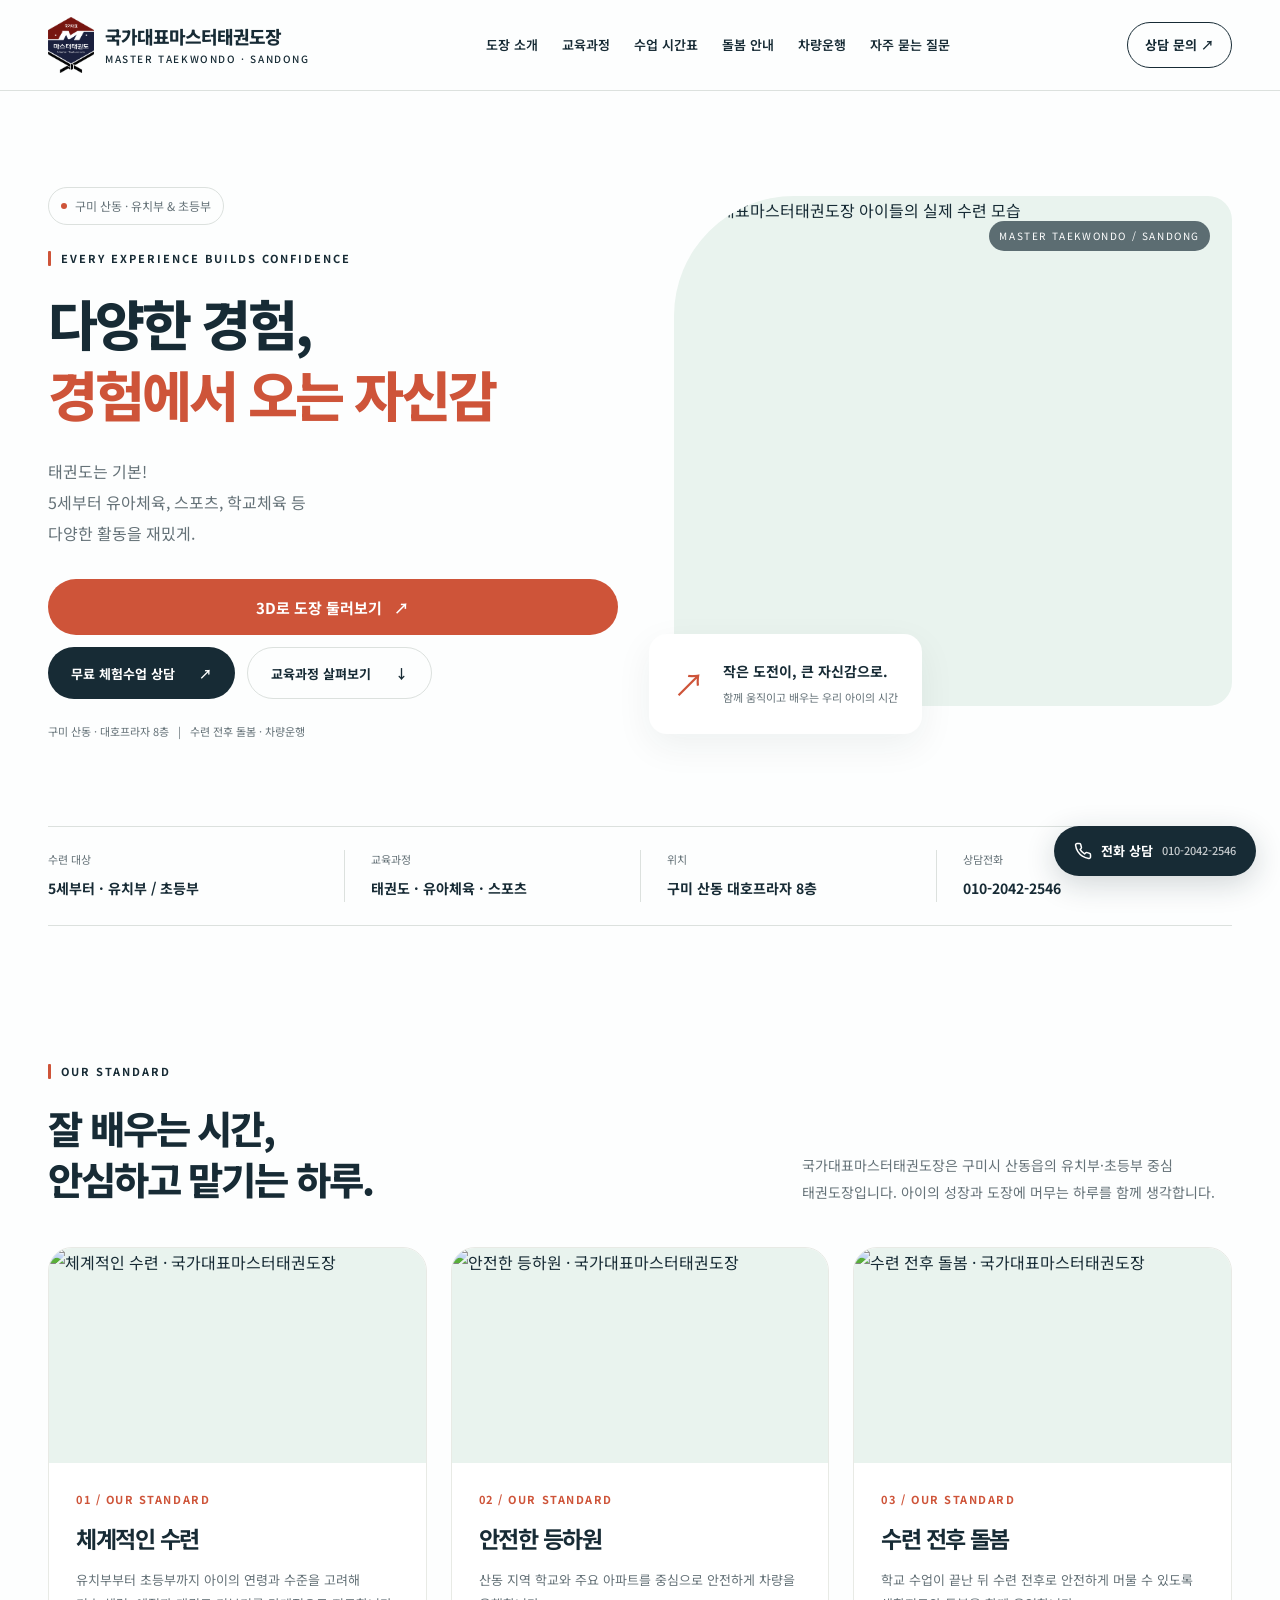
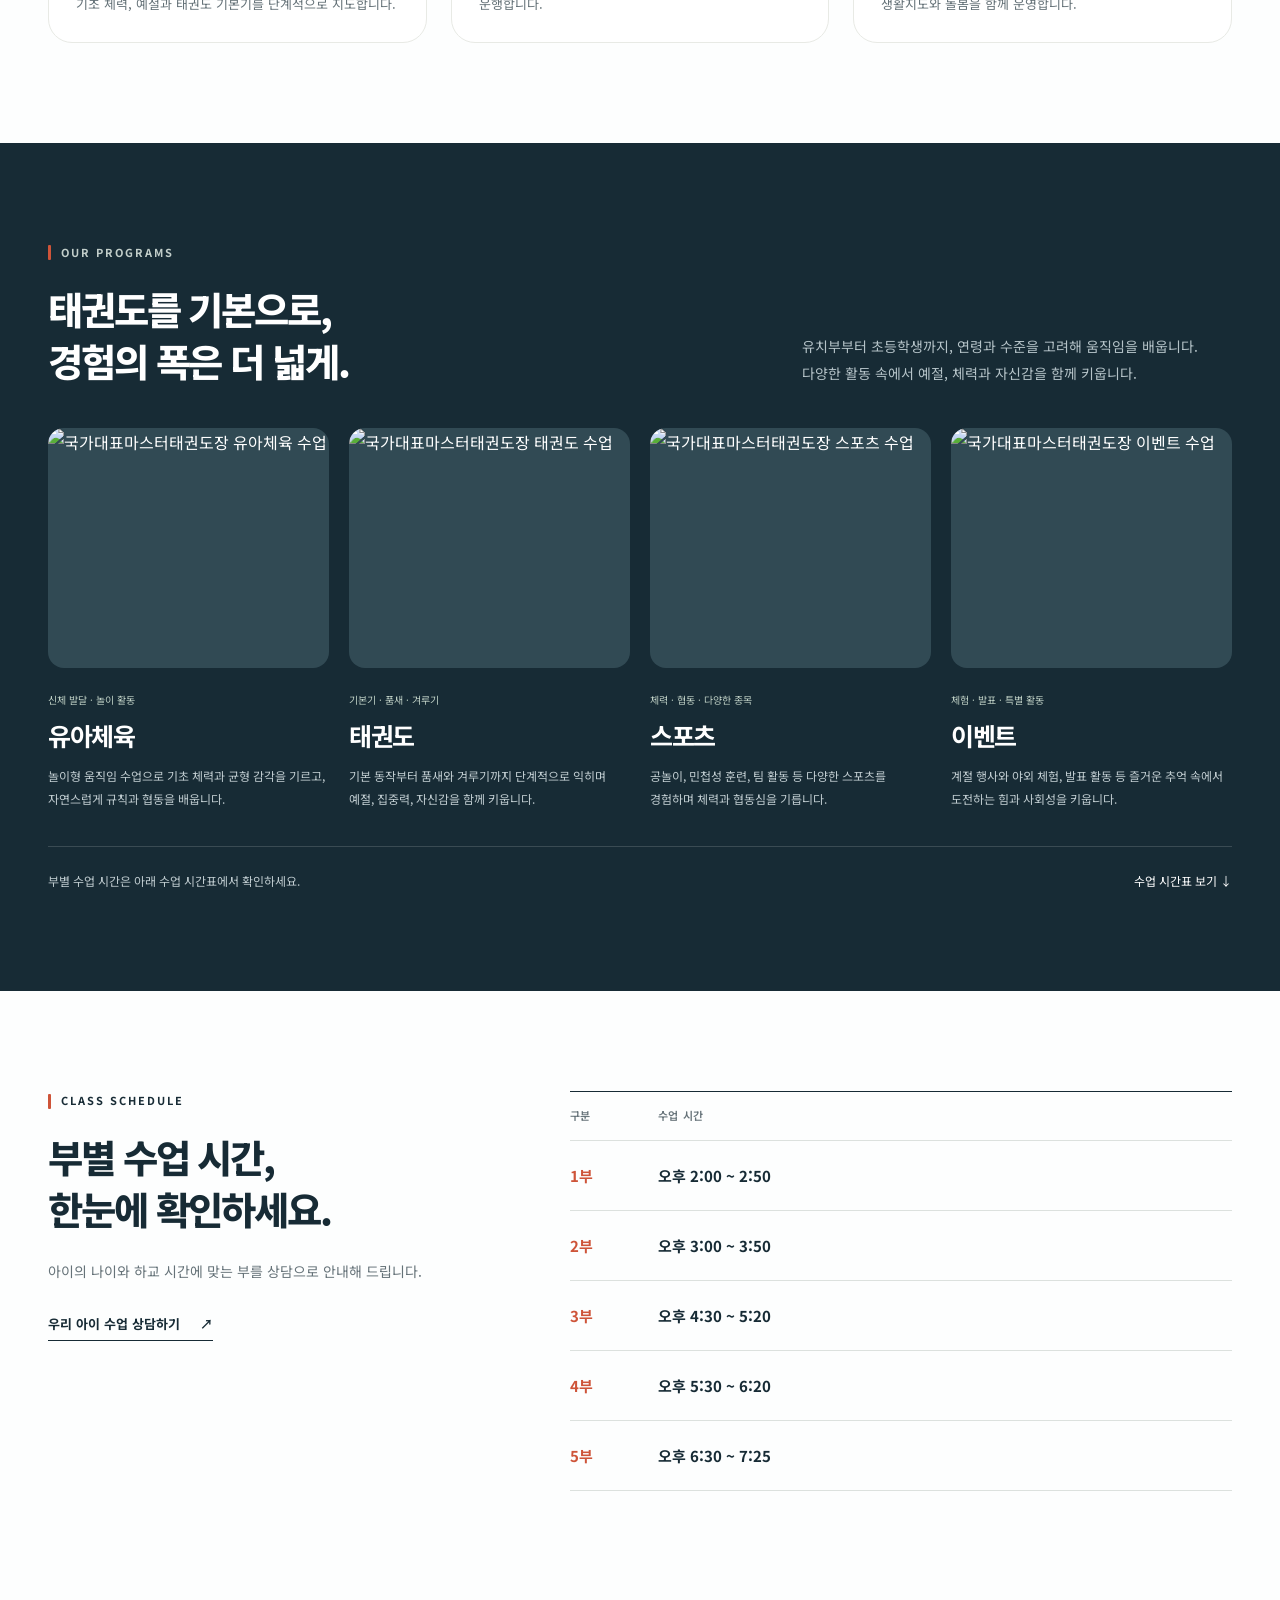
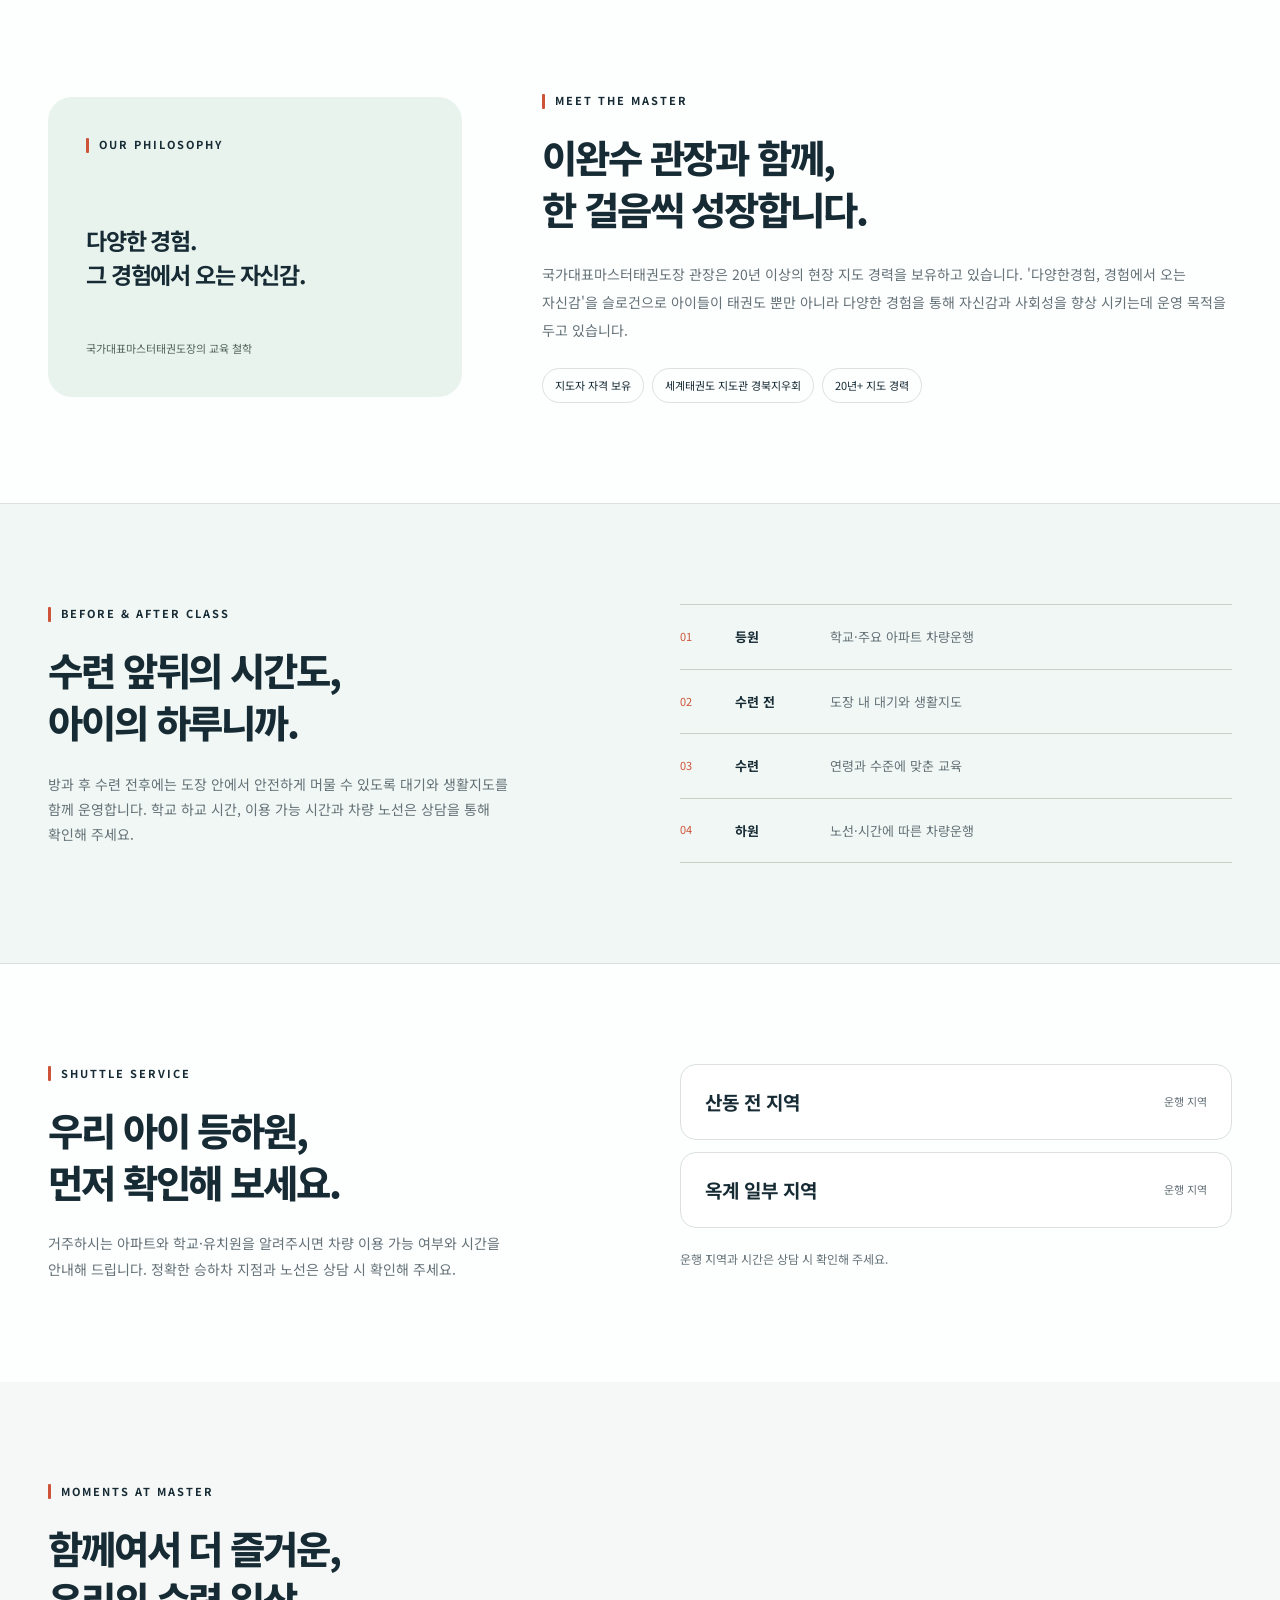
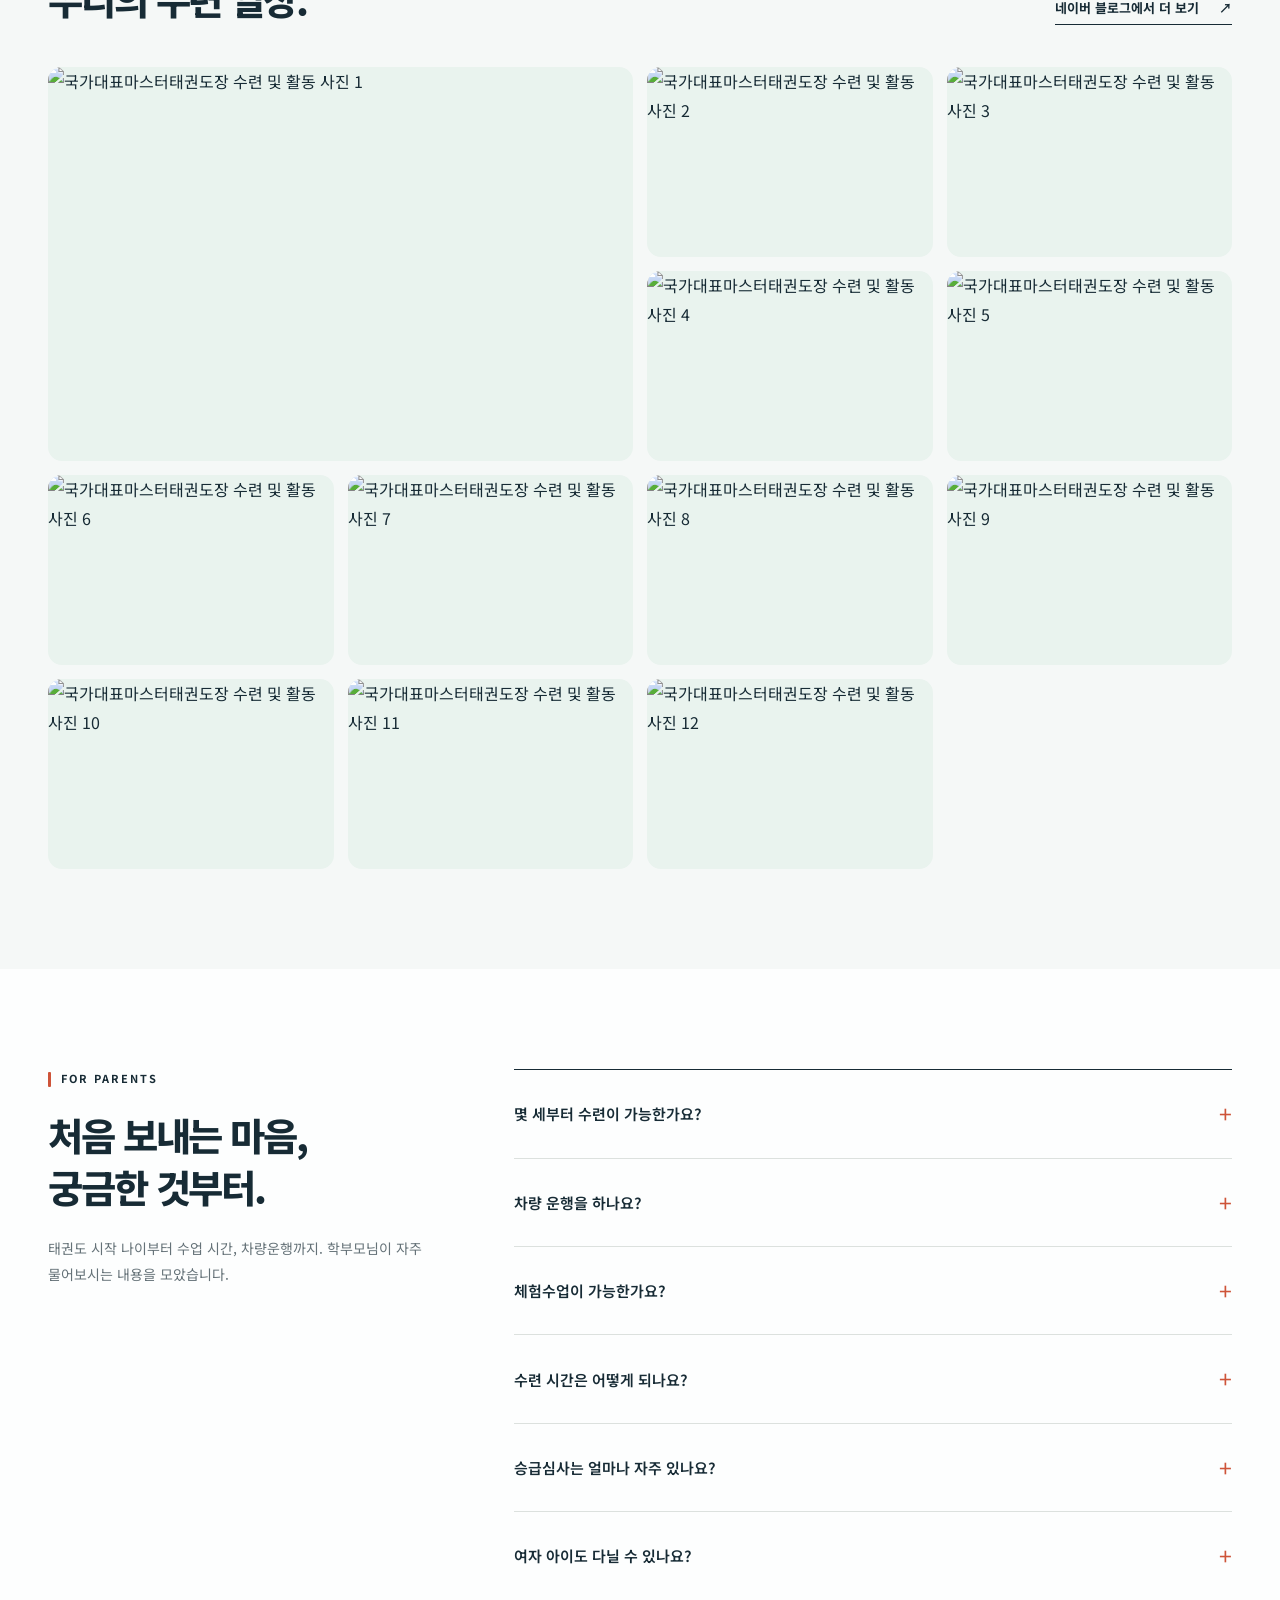
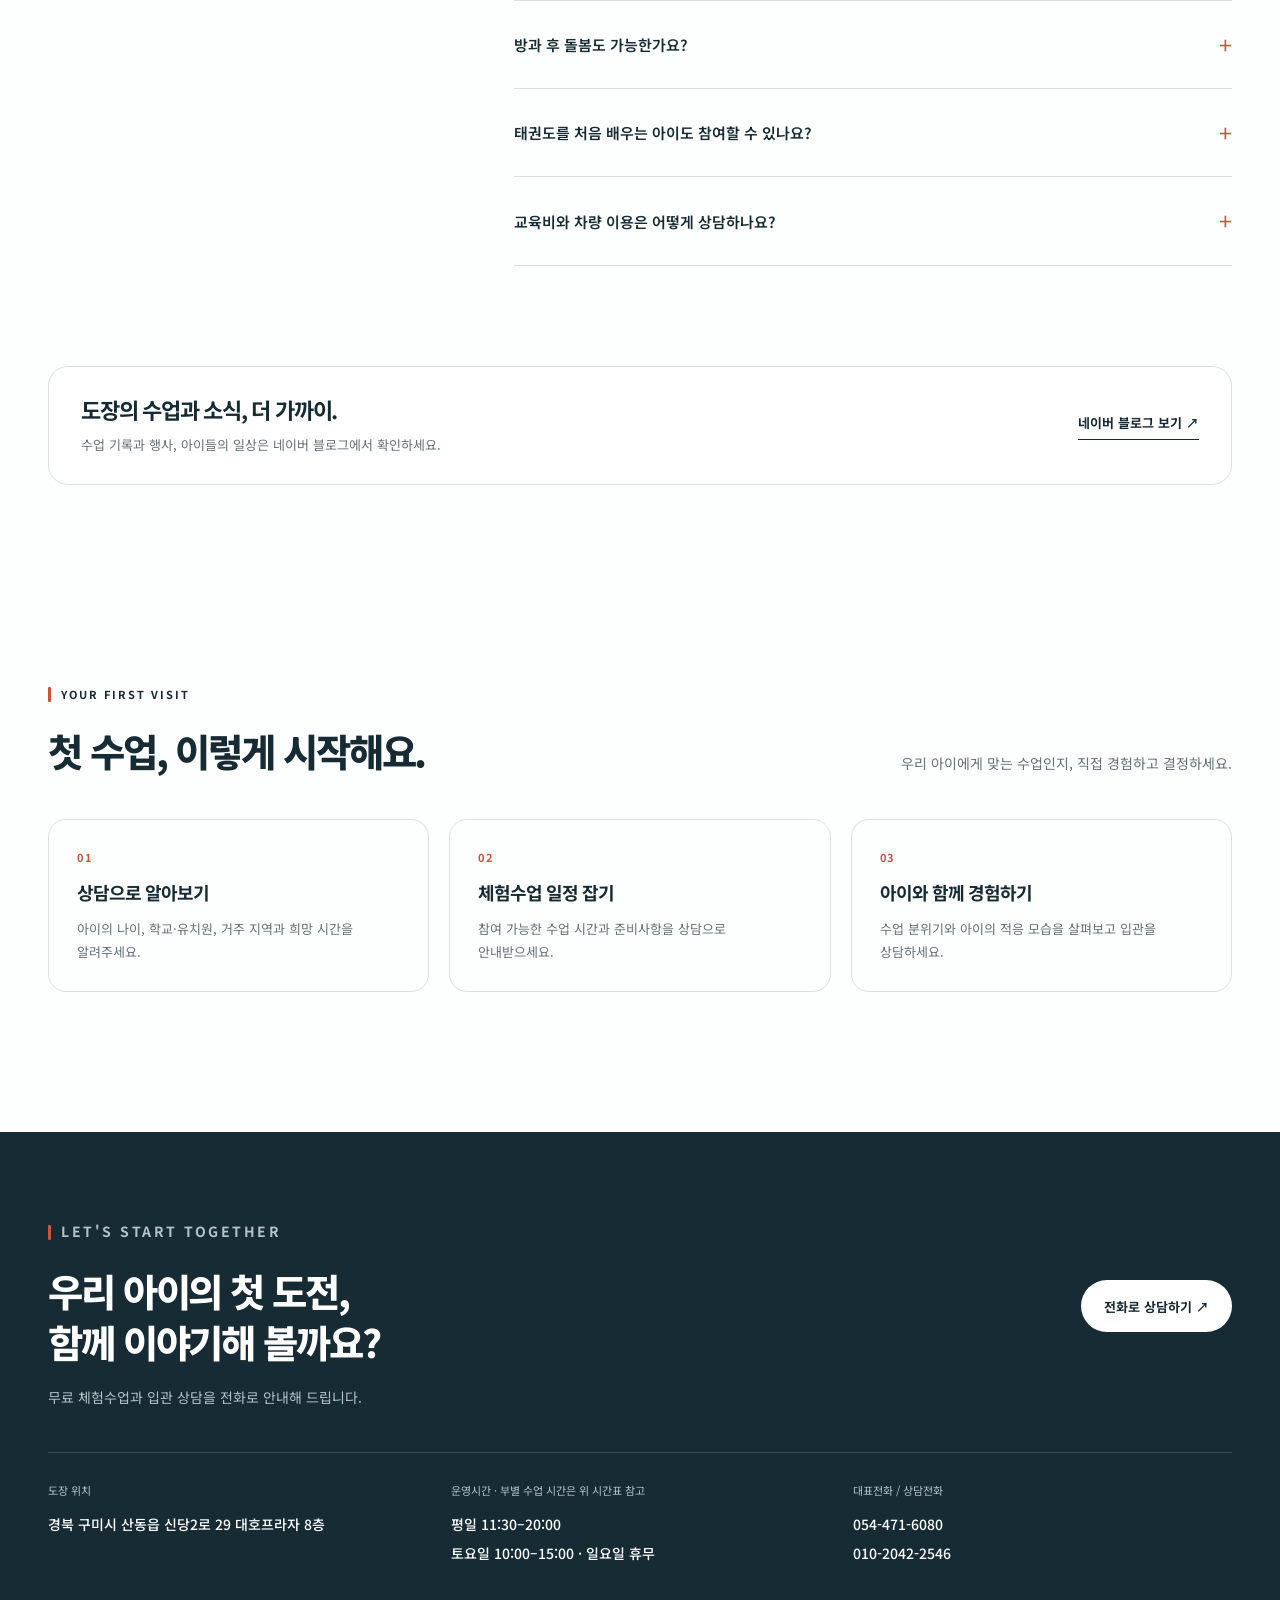
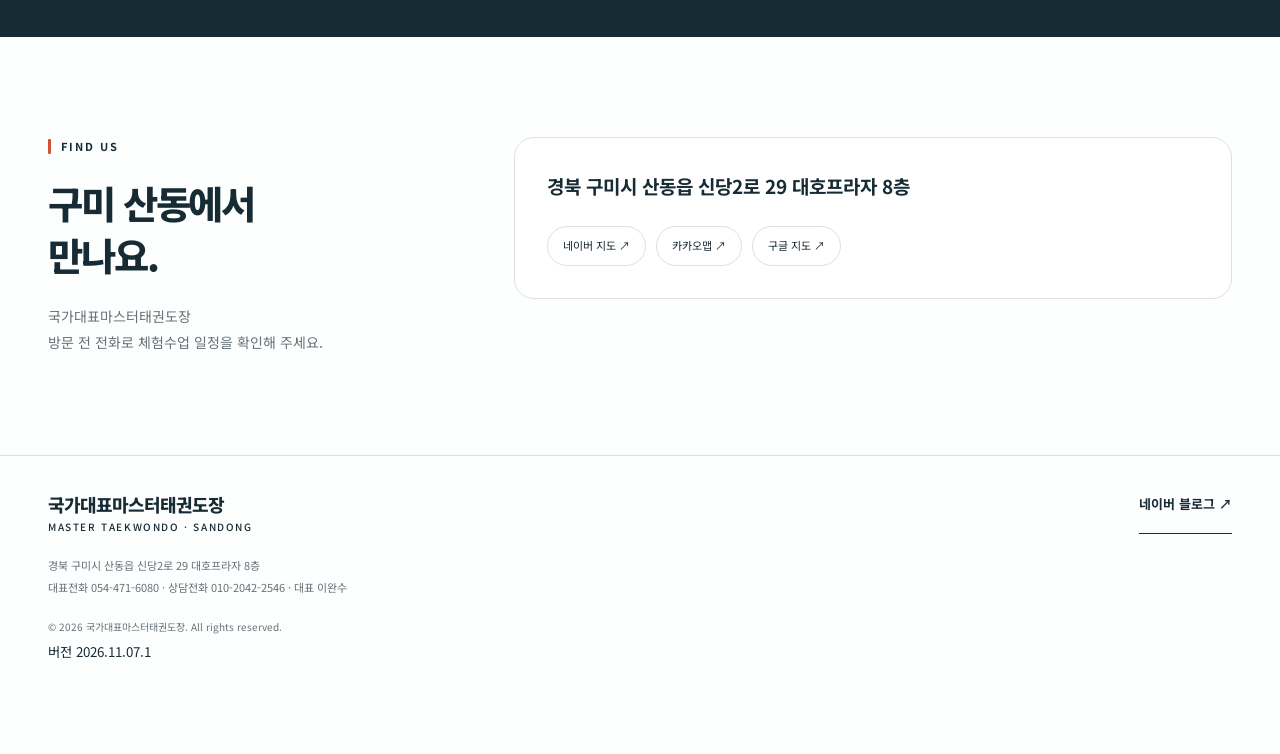
==== commit 218012f0: "Show release version and polish visit statistics" ====
--- a/index.html
+++ b/index.html
@@ -11,6 +11,10 @@
 <meta name="description" content="구미 산동 국가대표마스터태권도장. 5세부터 유치부·초등부 태권도, 유아체육·스포츠, 수련 전후 돌봄과 차량운행. 대호프라자 8층, 무료 체험수업 상담 010-2042-2546.">
 <meta name="author" content="국가대표마스터태권도장">
 <meta name="theme-color" content="#172b35">
+<link rel="manifest" href="manifest.json">
+<link rel="icon" href="favicon.ico" sizes="48x48">
+<link rel="icon" href="icon-192.png" sizes="192x192" type="image/png">
+<link rel="apple-touch-icon" href="apple-touch-icon.png">
 <meta name="format-detection" content="telephone=no">
 <meta property="og:type" content="website">
 <meta property="og:locale" content="ko_KR">
@@ -31,7 +35,7 @@
 <link rel="stylesheet" href="styles.css?v=20261103-3d">
 <script id="structured-data" type="application/ld+json">{"@context":"https://schema.org","@graph":[{"@type":"SportsActivityLocation","@id":"https://mastertkd-sandong.kr/#school","name":"국가대표마스터태권도장","url":"https://mastertkd-sandong.kr/","description":"구미 산동 유치부·초등부 태권도장. 태권도, 유아체육과 스포츠 활동을 지도하며 수련 전후 돌봄, 차량운행과 무료 체험수업 상담을 운영합니다.","telephone":"054-471-6080","address":{"@type":"PostalAddress","streetAddress":"경북 구미시 산동읍 신당2로 29 대호프라자 8층","addressLocality":"구미시","addressRegion":"경상북도","addressCountry":"KR"},"sameAs":["https://blog.naver.com/master2546"],"contactPoint":{"@type":"ContactPoint","telephone":"010-2042-2546","contactType":"입관 및 체험수업 상담","availableLanguage":"ko"},"openingHoursSpecification":[{"@type":"OpeningHoursSpecification","dayOfWeek":["Monday","Tuesday","Wednesday","Thursday","Friday"],"opens":"11:30","closes":"20:00"},{"@type":"OpeningHoursSpecification","dayOfWeek":"Saturday","opens":"10:00","closes":"15:00"}],"image":"https://firebasestorage.googleapis.com/v0/b/taekwondo-fb6cb.firebasestorage.app/o/images%2Fhero_bg.jpg?alt=media&token=9e84e458-af05-4d91-bd20-71b88b97aaa6","areaServed":[{"@type":"Place","name":"산동 전 지역"},{"@type":"Place","name":"옥계 일부 지역"}]},{"@type":"WebSite","@id":"https://mastertkd-sandong.kr/#website","url":"https://mastertkd-sandong.kr/","name":"국가대표마스터태권도장","inLanguage":"ko-KR","publisher":{"@id":"https://mastertkd-sandong.kr/#school"}},{"@type":"WebPage","@id":"https://mastertkd-sandong.kr/#webpage","url":"https://mastertkd-sandong.kr/","name":"구미 산동 태권도 · 유치부·초등부 | 국가대표마스터태권도장","inLanguage":"ko-KR","isPartOf":{"@id":"https://mastertkd-sandong.kr/#website"},"about":{"@id":"https://mastertkd-sandong.kr/#school"}},{"@type":"FAQPage","@id":"https://mastertkd-sandong.kr/#faq","mainEntity":[{"@type":"Question","name":"몇 세부터 수련이 가능한가요?","acceptedAnswer":{"@type":"Answer","text":"5세부터 수련이 가능합니다.\n부모님 문의와 동의 하에 4세 수련 가능합니다."}},{"@type":"Question","name":"차량 운행을 하나요?","acceptedAnswer":{"@type":"Answer","text":"네, 산동 전지역 차량운행 가능하며, 옥계 일부지역 운행 가능합니다.\n전화 문의시 상세히 안내드리겠습니다."}},{"@type":"Question","name":"체험수업이 가능한가요?","acceptedAnswer":{"@type":"Answer","text":"물론입니다! 언제든 체험수업 가능합니다."}},{"@type":"Question","name":"수련 시간은 어떻게 되나요?","acceptedAnswer":{"@type":"Answer","text":"1부 : 오후 2:00 ~ 2:50\n2부 : 오후 3:00 ~ 3:50\n3부 : 오후 4:30 ~ 5:20\n4부 : 오후 5:30 ~ 6:20\n5부 : 오후 6:30 ~ 7:25\n아이의 나이와 하교 시간에 맞는 부를 상담으로 안내해 드립니다."}},{"@type":"Question","name":"승급심사는 얼마나 자주 있나요?","acceptedAnswer":{"@type":"Answer","text":"승급심사 (도장 자체 심사) : 매 짝수달 마지막주 수요일\n승품심사 (경북태권도협회주관) : 3, 6, 9, 12월 심사"}},{"@type":"Question","name":"여자 아이도 다닐 수 있나요?","acceptedAnswer":{"@type":"Answer","text":"여자아이의 비율이 상당히 높은 편입니다."}},{"@type":"Question","name":"방과 후 돌봄도 가능한가요?","acceptedAnswer":{"@type":"Answer","text":"수련 전후 아이들이 안전하게 머물 수 있도록 도장 내 대기와 생활지도를 함께 운영합니다. 이용 가능 시간과 차량 노선은 아이의 학교와 하교 시간에 맞춰 상담해 주세요."}},{"@type":"Question","name":"태권도를 처음 배우는 아이도 참여할 수 있나요?","acceptedAnswer":{"@type":"Answer","text":"처음 시작하는 아이도 연령과 수준에 맞춰 기본 동작부터 배웁니다. 유아체육, 태권도, 스포츠 활동을 통해 움직임과 수업 규칙을 단계적으로 익힙니다. 체험수업에서 적응 과정을 함께 살펴보세요."}},{"@type":"Question","name":"교육비와 차량 이용은 어떻게 상담하나요?","acceptedAnswer":{"@type":"Answer","text":"아이의 나이, 학교 또는 유치원, 거주 지역, 희망 수업 시간을 알려주세요. 교육비와 차량 이용 가능 여부는 상담전화로 개별 안내해 드립니다."}}]}]}</script>
 <script id="site-data" type="application/json">{"data":{"hero":{"sub":"","badge":"구미 산동","desc":"태권도는 기본!\n5세부터 유아체육, 스포츠, 학교체육 등\n다양한 활동을 재밌게.","line1":"다양한 경험, 경험에서 오는 자신감"},"programs":[{"tag":"신체 발달 · 놀이 활동","desc":"놀이형 움직임 수업으로 기초 체력과 균형 감각을 기르고, 자연스럽게 규칙과 협동을 배웁니다.","emoji":"","title":"유아체육"},{"tag":"기본기 · 품새 · 겨루기","title":"태권도","emoji":"","desc":"기본 동작부터 품새와 겨루기까지 단계적으로 익히며 예절, 집중력, 자신감을 함께 키웁니다."},{"tag":"체력 · 협동 · 다양한 종목","desc":"공놀이, 민첩성 훈련, 팀 활동 등 다양한 스포츠를 경험하며 체력과 협동심을 기릅니다.","emoji":"","title":"스포츠"},{"desc":"계절 행사와 야외 체험, 발표 활동 등 즐거운 추억 속에서 도전하는 힘과 사회성을 키웁니다.","tag":"체험 · 발표 · 특별 활동","emoji":"","title":"이벤트"}],"master":{"badges":["지도자 자격 보유","세계태권도 지도관 경북지우회","20년+ 지도 경력"],"name":"이완수","desc":"국가대표마스터태권도장 관장은 20년 이상의 현장 지도 경력을 보유하고 있습니다. '다양한경험, 경험에서 오는 자신감'을 슬로건으로 아이들이 태권도 뿐만 아니라 다양한 경험을 통해 자신감과 사회성을 향상 시키는데 운영 목적을 두고 있습니다.","title":"국가대표마스터태권도장 관장"},"faq":[{"a":"5세부터 수련이 가능합니다.\n부모님 문의와 동의 하에 4세 수련 가능합니다.","q":"몇 세부터 수련이 가능한가요?"},{"q":"차량 운행을 하나요?","a":"네, 산동 전지역 차량운행 가능하며, 옥계 일부지역 운행 가능합니다.\n전화 문의시 상세히 안내드리겠습니다."},{"a":"물론입니다! 언제든 체험수업 가능합니다.","q":"체험수업이 가능한가요?"},{"q":"수련 시간은 어떻게 되나요?","a":"1부 : 2시 ~ 2시 50분\n2부 : 3시 ~ 3시 50분\n3부 : 4시 30분 ~ 5시 20분\n4부 : 5시 30분 ~ 6시 20분\n5부 : 6시 30분 ~ 7시 25분\n운영하고 있습니다."},{"a":"승급심사 (도장 자체 심사) : 매 짝수달 마지막주 수요일\n승품심사 (경북태권도협회주관) : 3, 6, 9, 12월 심사","q":"승급심사는 얼마나 자주 있나요?"},{"q":"여자 아이도 다닐 수 있나요?","a":"여자아이의 비율이 상당히 높은 편입니다."}],"van":[{"name":"산동 전 지역","type":"기타"},{"type":"기타","name":"옥계 일부 지역"}],"strengths":[{"desc":"유치부부터 초등부까지 아이의 연령과 수준을 고려해 \n기초 체력, 예절과 태권도 기본기를 단계적으로 지도합니다.","title":"체계적인 수련"},{"title":"안전한 등하원","desc":"산동 지역 학교와 주요 아파트를 중심으로 안전하게 차량을 운행합니다."},{"desc":"학교 수업이 끝난 뒤 수련 전후로 안전하게 머물 수 있도록 \n생활지도와 돌봄을 함께 운영합니다.","title":"수련 전후 돌봄"}],"basic":{"phone":"054-471-6080","sat_end":"15:00","brn":"","phone2":"010-2042-2546","weekday_end":"20:00","mapurl":"https://map.naver.com/p/entry/place/1252319234?c=17.68,0,0,3,dh&placePath=/home?from=map&fromPanelNum=1&additionalHeight=76&timestamp=202606081207&locale=ko&svcName=map_pcv5","ceo":"이완수","kakao":"","weekday_start":"11:30","closed":"일요일 휴무","address":"경북 구미시 산동읍 신당2로 29 대호프라자 8층","sat_start":"10:00"}},"images":{"gallery_9":"https://firebasestorage.googleapis.com/v0/b/taekwondo-fb6cb.firebasestorage.app/o/images%2Fgallery_9.jpg?alt=media&token=a0065e86-be7a-48f4-b169-dbc3048eebba","gallery_0":"https://firebasestorage.googleapis.com/v0/b/taekwondo-fb6cb.firebasestorage.app/o/images%2Fgallery_0.jpg?alt=media&token=710ecca1-1043-4a4e-b7ab-a6492544b5c1","gallery_10":"https://firebasestorage.googleapis.com/v0/b/taekwondo-fb6cb.firebasestorage.app/o/images%2Fgallery_10.jpg?alt=media&token=d3d91d69-1e83-45ed-aacb-7b9e5c864217","prog_img_1":"https://firebasestorage.googleapis.com/v0/b/taekwondo-fb6cb.firebasestorage.app/o/images%2Fprog_img_1.jpg?alt=media&token=aa06089c-31fe-436a-ae3f-b931f6cb793f","gallery_8":"https://firebasestorage.googleapis.com/v0/b/taekwondo-fb6cb.firebasestorage.app/o/images%2Fgallery_8.jpg?alt=media&token=de36c737-13cb-4a8f-89c0-45a2681958ef","prog_img_2":"https://firebasestorage.googleapis.com/v0/b/taekwondo-fb6cb.firebasestorage.app/o/images%2Fprog_img_2.jpg?alt=media&token=5219fa84-e3b0-4377-8cee-625c44ae1b7b","gallery_1":"https://firebasestorage.googleapis.com/v0/b/taekwondo-fb6cb.firebasestorage.app/o/images%2Fgallery_1.jpg?alt=media&token=5e7c3f4a-fc97-463f-8c96-ce7e9723979a","hero_bg":"https://firebasestorage.googleapis.com/v0/b/taekwondo-fb6cb.firebasestorage.app/o/images%2Fhero_bg.jpg?alt=media&token=9e84e458-af05-4d91-bd20-71b88b97aaa6","gallery_6":"https://firebasestorage.googleapis.com/v0/b/taekwondo-fb6cb.firebasestorage.app/o/images%2Fgallery_6.jpg?alt=media&token=90979069-3ec0-43f1-a380-21617fe3c6c4","strength_img_1":"https://firebasestorage.googleapis.com/v0/b/taekwondo-fb6cb.firebasestorage.app/o/images%2Fstrength_img_1.jpg?alt=media&token=e219bf53-c9cb-4eb9-b57a-99557ecac672","gallery_3":"https://firebasestorage.googleapis.com/v0/b/taekwondo-fb6cb.firebasestorage.app/o/images%2Fgallery_3.jpg?alt=media&token=15bef759-7899-431a-abc1-3bfe36eff9c4","gallery_11":"https://firebasestorage.googleapis.com/v0/b/taekwondo-fb6cb.firebasestorage.app/o/images%2Fgallery_11.jpg?alt=media&token=d97d687c-7b0d-4084-90c1-676cd75f81ad","gallery_2":"https://firebasestorage.googleapis.com/v0/b/taekwondo-fb6cb.firebasestorage.app/o/images%2Fgallery_2.jpg?alt=media&token=8ff0e8a1-6920-4d23-a96d-1fb6d255a119","strength_img_2":"https://firebasestorage.googleapis.com/v0/b/taekwondo-fb6cb.firebasestorage.app/o/images%2Fstrength_img_2.jpg?alt=media&token=2d9b40f9-9bf2-4dcd-bb7c-b869af173f38","gallery_5":"https://firebasestorage.googleapis.com/v0/b/taekwondo-fb6cb.firebasestorage.app/o/images%2Fgallery_5.jpg?alt=media&token=61fc93e4-79cd-444b-a3f9-03b1b24c2817","prog_img_3":"https://firebasestorage.googleapis.com/v0/b/taekwondo-fb6cb.firebasestorage.app/o/images%2Fprog_img_3.jpg?alt=media&token=f841ad15-b843-4dcd-8b38-b5abc1e6d788","prog_img_0":"https://firebasestorage.googleapis.com/v0/b/taekwondo-fb6cb.firebasestorage.app/o/images%2Fprog_img_0.jpg?alt=media&token=58862116-bd9d-4719-9c3e-d90af3149a6c","strength_img_0":"https://firebasestorage.googleapis.com/v0/b/taekwondo-fb6cb.firebasestorage.app/o/images%2Fstrength_img_0.jpg?alt=media&token=3c385337-bcc2-4bb3-a13b-3666a985fce2","gallery_4":"https://firebasestorage.googleapis.com/v0/b/taekwondo-fb6cb.firebasestorage.app/o/images%2Fgallery_4.jpg?alt=media&token=0f48effb-4bdb-4c42-ae84-08ca4ebf654f","gallery_7":"https://firebasestorage.googleapis.com/v0/b/taekwondo-fb6cb.firebasestorage.app/o/images%2Fgallery_7.jpg?alt=media&token=dbd027f2-85e5-44fa-a7d3-c0869ef6d504"}}</script>
-<script src="site.js?v=20261103-3d" defer></script>
+<script src="site.js?v=2026.11.07.1" defer></script>
 </head>
 <body>
 <div id="site-root"><a class="skip-link" href="#main-content">본문 바로가기</a>
@@ -63,7 +67,7 @@
 <section class="section" id="first-visit"><div class="wrap"><div class="section-heading"><div><p class="eyebrow">Your first visit</p><h2 class="section-title">첫 수업, 이렇게 시작해요.</h2></div><p class="section-desc">우리 아이에게 맞는 수업인지, 직접 경험하고 결정하세요.</p></div><div class="consultation-steps"><article class="consultation-step"><span class="card-number">01</span><h3>상담으로 알아보기</h3><p>아이의 나이, 학교·유치원, 거주 지역과 희망 시간을 알려주세요.</p></article><article class="consultation-step"><span class="card-number">02</span><h3>체험수업 일정 잡기</h3><p>참여 가능한 수업 시간과 준비사항을 상담으로 안내받으세요.</p></article><article class="consultation-step"><span class="card-number">03</span><h3>아이와 함께 경험하기</h3><p>수업 분위기와 아이의 적응 모습을 살펴보고 입관을 상담하세요.</p></article></div></div></section>
 <section class="contact-section" id="contact"><div class="wrap"><div class="contact-top"><div class="contact-copy"><p class="eyebrow">Let's start together</p><h2 class="section-title">우리 아이의 첫 도전,<br>함께 이야기해 볼까요?</h2><p>무료 체험수업과 입관 상담을 전화로 안내해 드립니다.</p></div><div class="contact-actions"><a class="button light" href="tel:01020422546">전화로 상담하기 ↗</a></div></div><div class="contact-info"><div><small>도장 위치</small><strong>경북 구미시 산동읍 신당2로 29 대호프라자 8층</strong></div><div><small>운영시간 · 부별 수업 시간은 위 시간표 참고</small><strong>평일 11:30–20:00<br>토요일 10:00–15:00 · 일요일 휴무</strong></div><div><small>대표전화 / 상담전화</small><strong><a href="tel:0544716080">054-471-6080</a><br><a href="tel:01020422546">010-2042-2546</a></strong></div></div></div></section>
 <section class="section" id="location"><div class="wrap location-layout"><div><p class="eyebrow">Find us</p><h2 class="section-title">구미 산동에서<br>만나요.</h2><p class="care-desc">국가대표마스터태권도장<br>방문 전 전화로 체험수업 일정을 확인해 주세요.</p></div><div class="address-card"><address>경북 구미시 산동읍 신당2로 29 대호프라자 8층</address><div class="map-links"><a href="https://map.naver.com/p/entry/place/1252319234?c=17.68,0,0,3,dh&amp;placePath=/home?from=map&amp;fromPanelNum=1&amp;additionalHeight=76&amp;timestamp=202606081207&amp;locale=ko&amp;svcName=map_pcv5" target="_blank" rel="noopener">네이버 지도 ↗</a><a href="https://map.kakao.com/link/search/%EA%B2%BD%EB%B6%81%20%EA%B5%AC%EB%AF%B8%EC%8B%9C%20%EC%82%B0%EB%8F%99%EC%9D%8D%20%EC%8B%A0%EB%8B%B92%EB%A1%9C%2029%20%EB%8C%80%ED%98%B8%ED%94%84%EB%9D%BC%EC%9E%90%208%EC%B8%B5" target="_blank" rel="noopener">카카오맵 ↗</a><a href="https://www.google.com/maps/search/?api=1&query=%EA%B2%BD%EB%B6%81%20%EA%B5%AC%EB%AF%B8%EC%8B%9C%20%EC%82%B0%EB%8F%99%EC%9D%8D%20%EC%8B%A0%EB%8B%B92%EB%A1%9C%2029%20%EB%8C%80%ED%98%B8%ED%94%84%EB%9D%BC%EC%9E%90%208%EC%B8%B5" target="_blank" rel="noopener">구글 지도 ↗</a></div></div></div></section>
-</main><footer class="site-footer"><div class="wrap"><div class="footer-top"><a class="brand" href="#home"><span class="brand-text">국가대표마스터태권도장<small>MASTER TAEKWONDO · SANDONG</small></span></a><a class="text-link" href="https://blog.naver.com/master2546" target="_blank" rel="noopener">네이버 블로그 ↗</a></div><p class="footer-info">경북 구미시 산동읍 신당2로 29 대호프라자 8층<br>대표전화 054-471-6080 · 상담전화 010-2042-2546 · 대표 이완수</p><p class="footer-copy">© 2026 국가대표마스터태권도장. All rights reserved.</p></div></footer><div class="float-cta" role="group" aria-label="빠른 상담"><a class="float-btn call" href="tel:01020422546"><svg viewBox="0 0 24 24" aria-hidden="true" focusable="false"><path fill="none" stroke="currentColor" stroke-width="2" stroke-linecap="round" stroke-linejoin="round" d="M22 16.92v3a2 2 0 0 1-2.18 2 19.8 19.8 0 0 1-8.63-3.07 19.5 19.5 0 0 1-6-6A19.8 19.8 0 0 1 2.12 4.18 2 2 0 0 1 4.11 2h3a2 2 0 0 1 2 1.72c.13.96.36 1.9.7 2.81a2 2 0 0 1-.45 2.11L8.09 9.91a16 16 0 0 0 6 6l1.27-1.27a2 2 0 0 1 2.11-.45c.91.34 1.85.57 2.81.7A2 2 0 0 1 22 16.92z"/></svg><span>전화 상담</span><small>010-2042-2546</small></a></div></div>
+</main><footer class="site-footer"><div class="wrap"><div class="footer-top"><a class="brand" href="#home"><span class="brand-text">국가대표마스터태권도장<small>MASTER TAEKWONDO · SANDONG</small></span></a><a class="text-link" href="https://blog.naver.com/master2546" target="_blank" rel="noopener">네이버 블로그 ↗</a></div><p class="footer-info">경북 구미시 산동읍 신당2로 29 대호프라자 8층<br>대표전화 054-471-6080 · 상담전화 010-2042-2546 · 대표 이완수</p><p class="footer-copy">© 2026 국가대표마스터태권도장. All rights reserved.</p><small class="release-version">버전 2026.11.07.1</small></div></footer><div class="float-cta" role="group" aria-label="빠른 상담"><a class="float-btn call" href="tel:01020422546"><svg viewBox="0 0 24 24" aria-hidden="true" focusable="false"><path fill="none" stroke="currentColor" stroke-width="2" stroke-linecap="round" stroke-linejoin="round" d="M22 16.92v3a2 2 0 0 1-2.18 2 19.8 19.8 0 0 1-8.63-3.07 19.5 19.5 0 0 1-6-6A19.8 19.8 0 0 1 2.12 4.18 2 2 0 0 1 4.11 2h3a2 2 0 0 1 2 1.72c.13.96.36 1.9.7 2.81a2 2 0 0 1-.45 2.11L8.09 9.91a16 16 0 0 0 6 6l1.27-1.27a2 2 0 0 1 2.11-.45c.91.34 1.85.57 2.81.7A2 2 0 0 1 22 16.92z"/></svg><span>전화 상담</span><small>010-2042-2546</small></a></div></div>
 </body>
 </html>
 
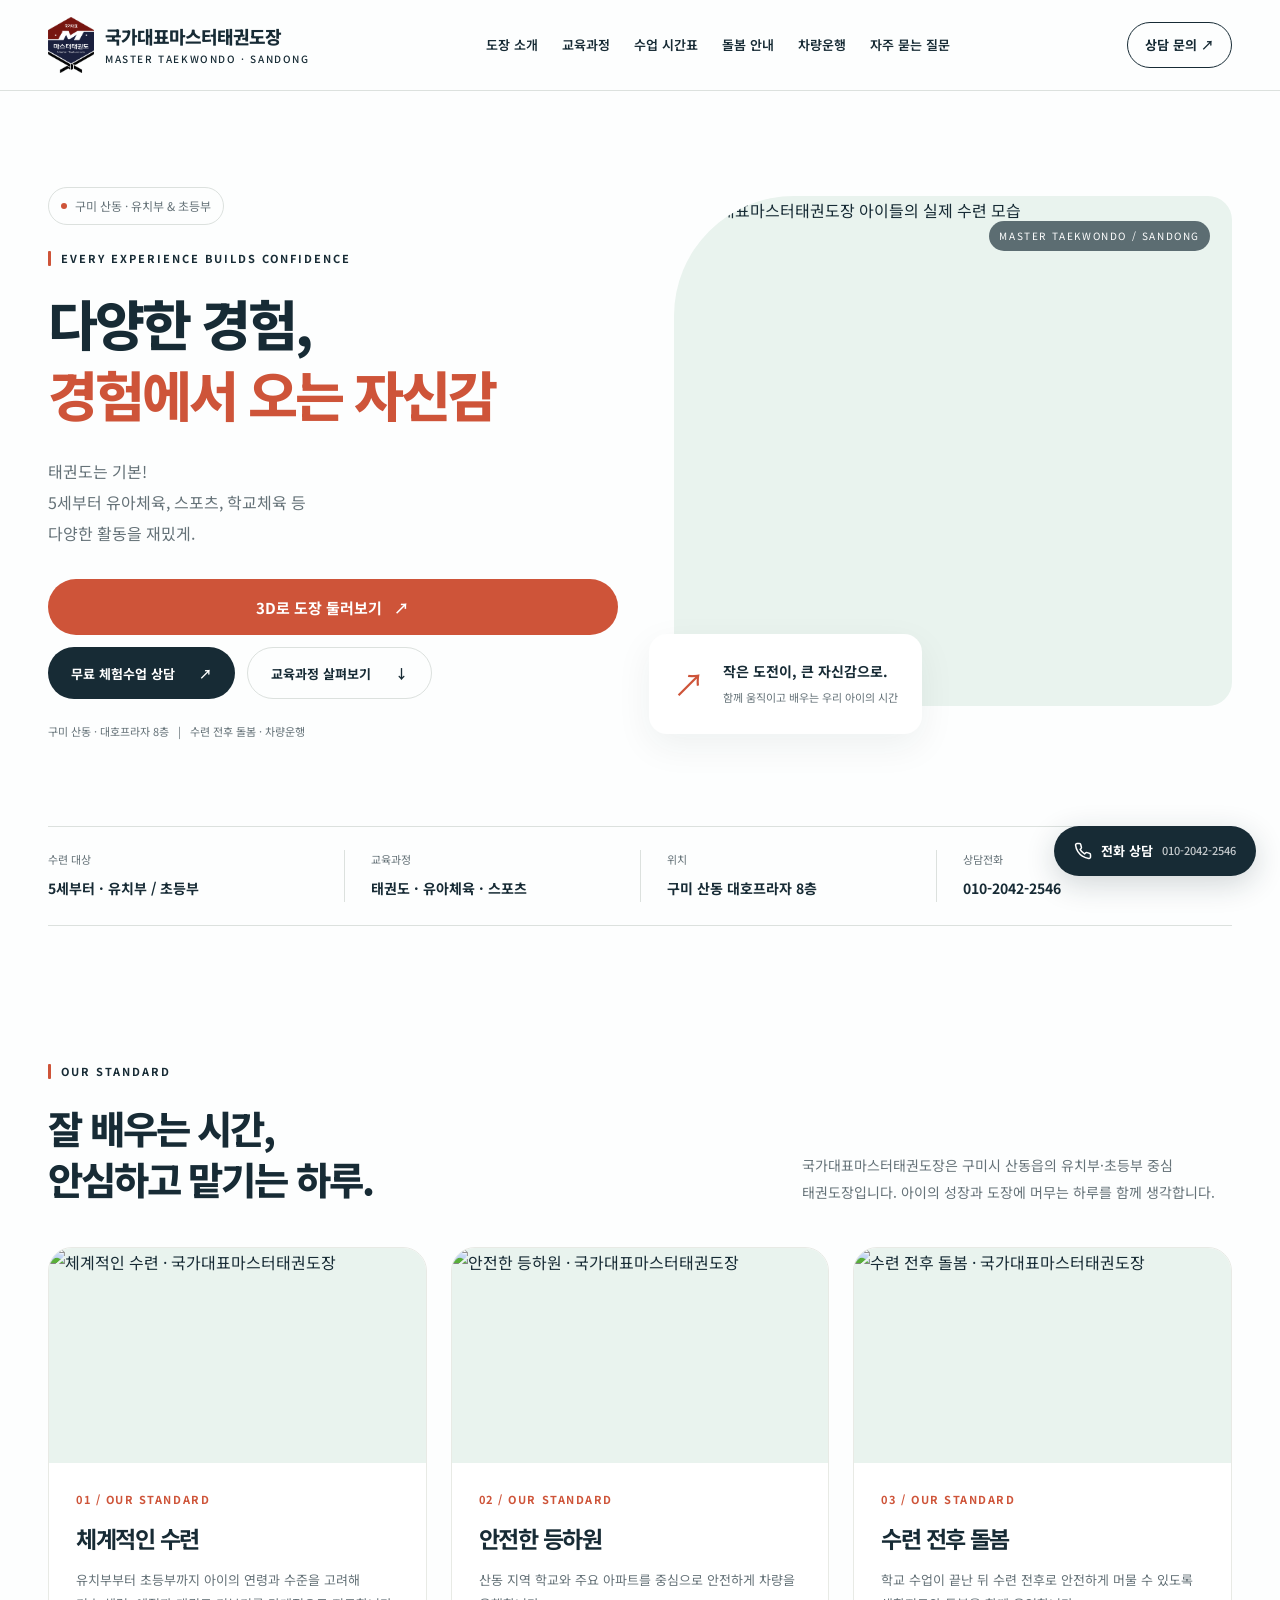
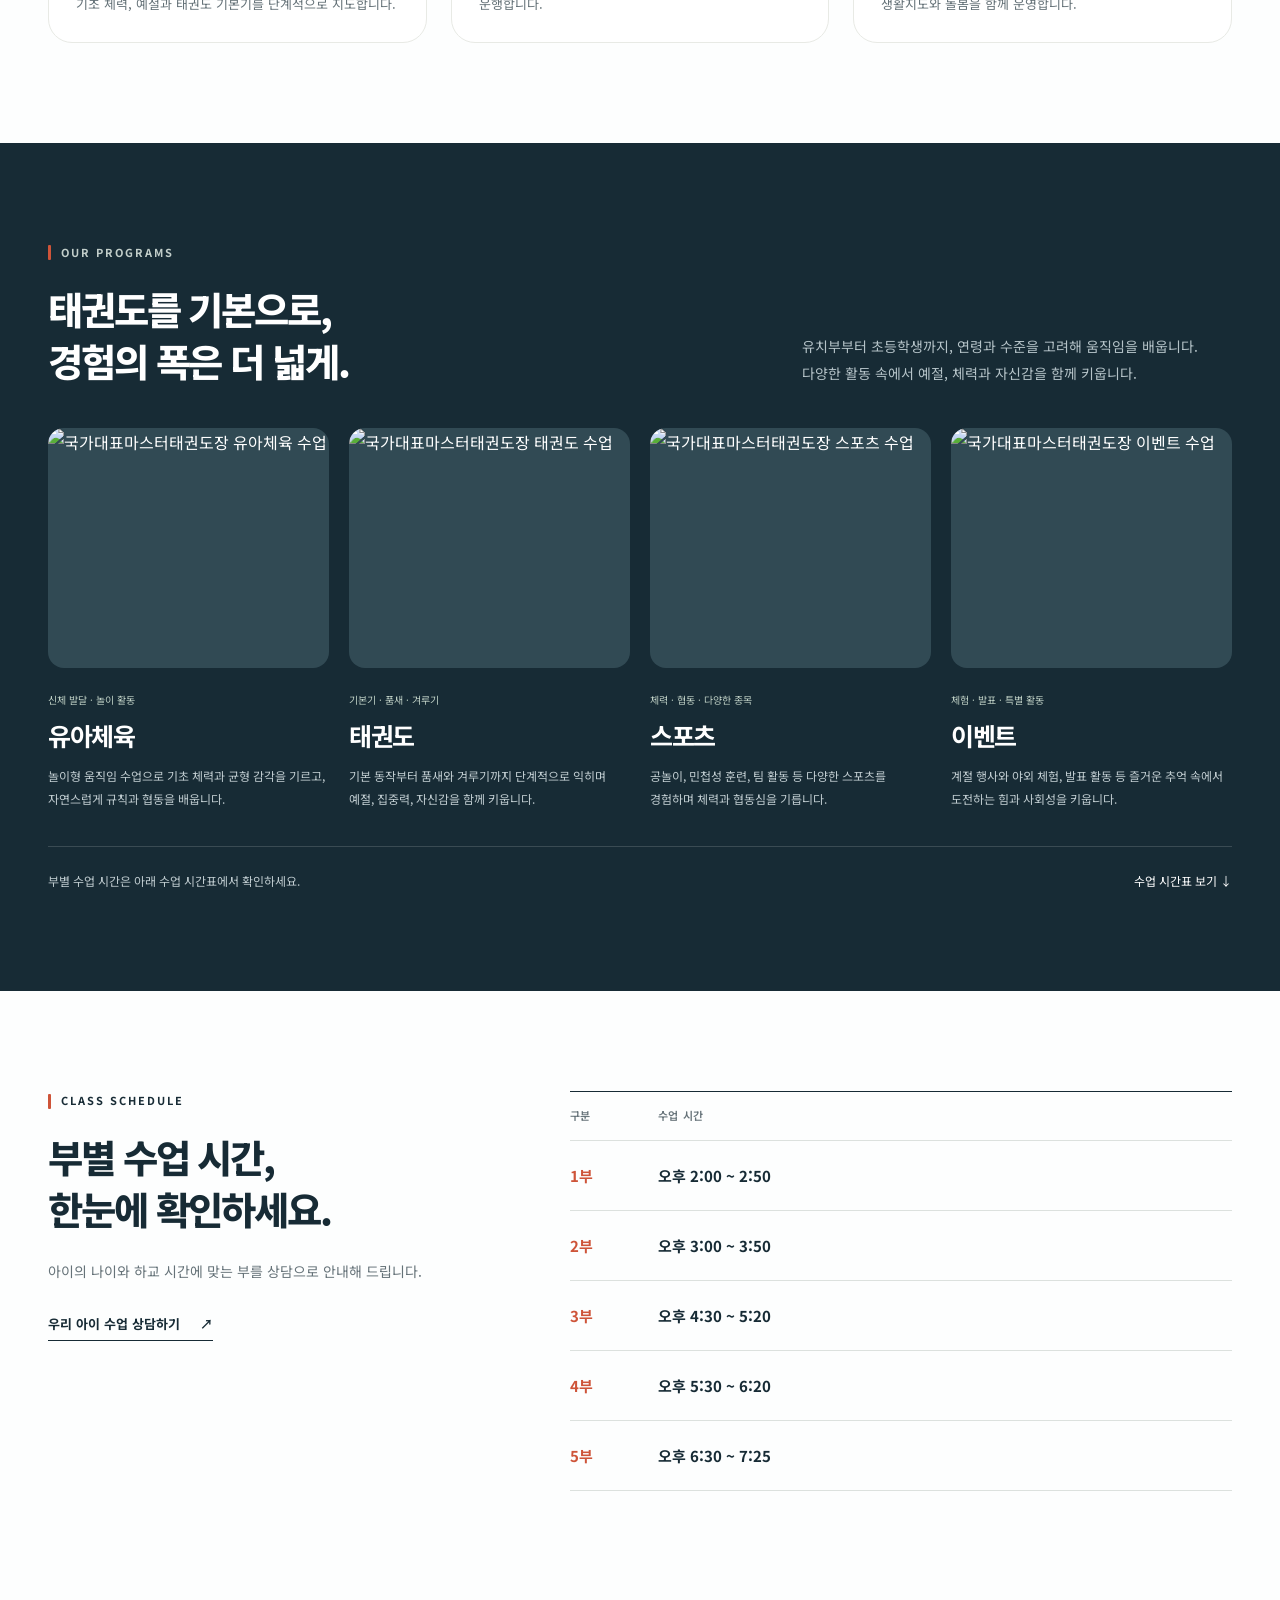
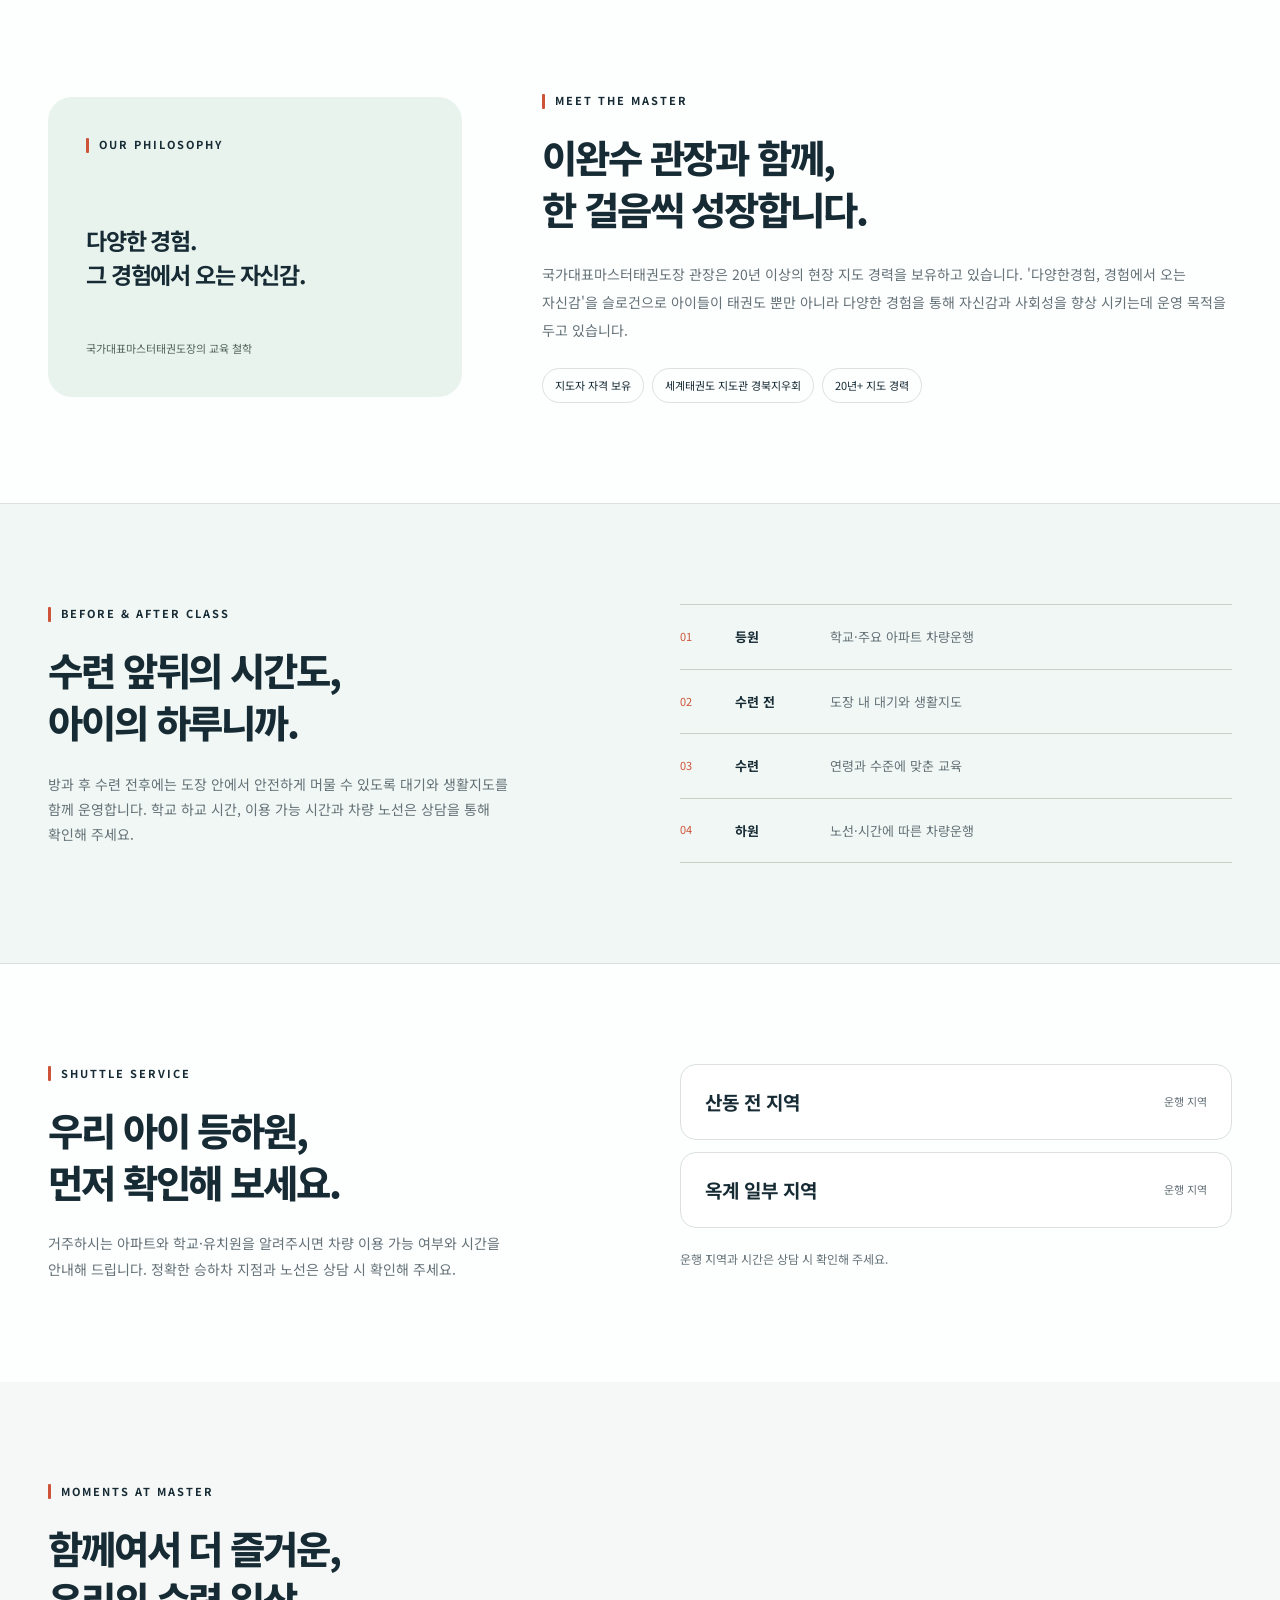
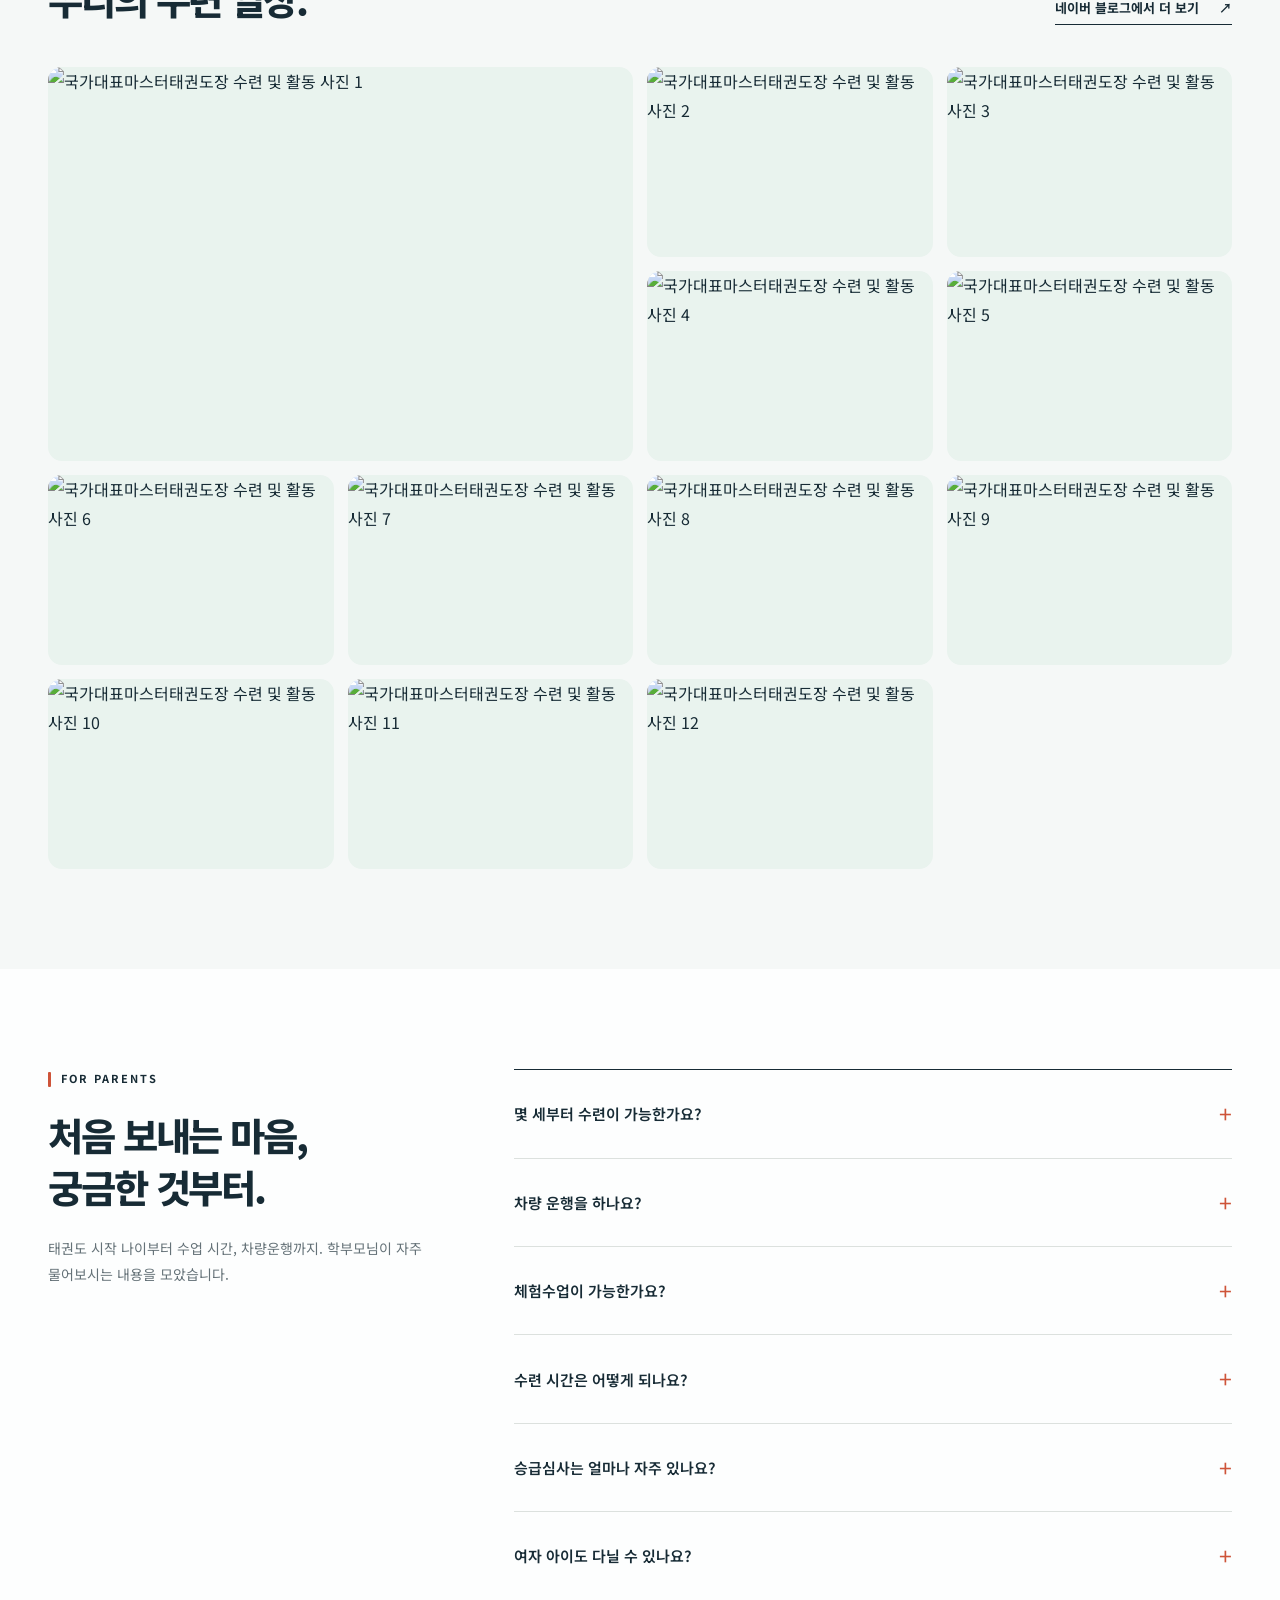
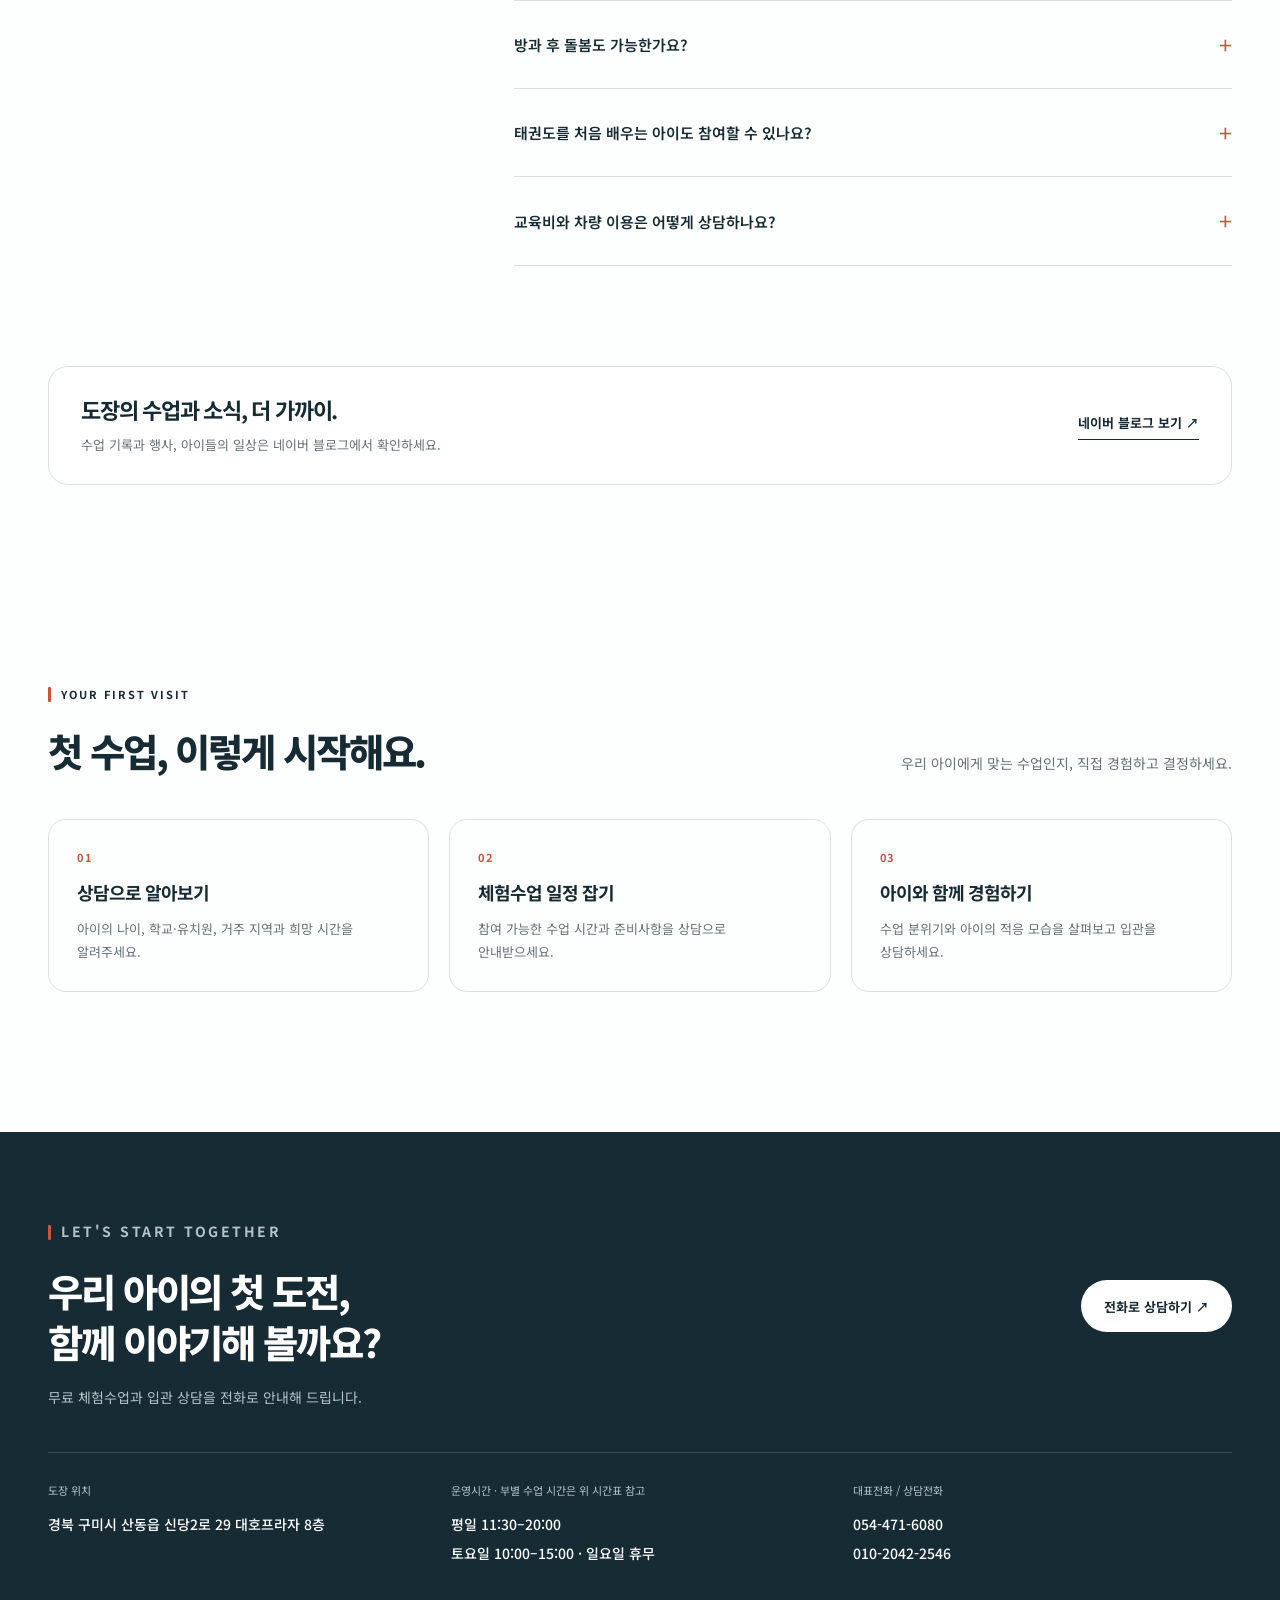
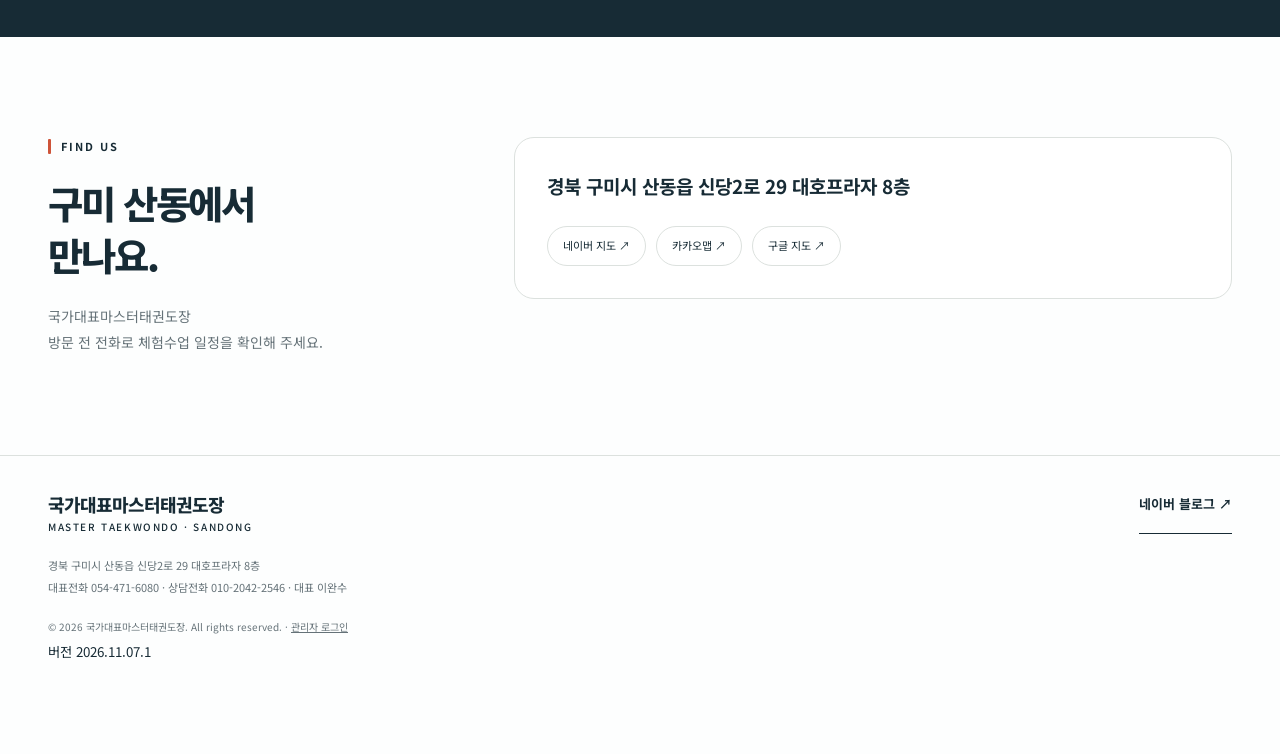
==== commit e471252e: "Add footer admin login link" ====
--- a/index.html
+++ b/index.html
@@ -35,7 +35,7 @@
 <link rel="stylesheet" href="styles.css?v=20261103-3d">
 <script id="structured-data" type="application/ld+json">{"@context":"https://schema.org","@graph":[{"@type":"SportsActivityLocation","@id":"https://mastertkd-sandong.kr/#school","name":"국가대표마스터태권도장","url":"https://mastertkd-sandong.kr/","description":"구미 산동 유치부·초등부 태권도장. 태권도, 유아체육과 스포츠 활동을 지도하며 수련 전후 돌봄, 차량운행과 무료 체험수업 상담을 운영합니다.","telephone":"054-471-6080","address":{"@type":"PostalAddress","streetAddress":"경북 구미시 산동읍 신당2로 29 대호프라자 8층","addressLocality":"구미시","addressRegion":"경상북도","addressCountry":"KR"},"sameAs":["https://blog.naver.com/master2546"],"contactPoint":{"@type":"ContactPoint","telephone":"010-2042-2546","contactType":"입관 및 체험수업 상담","availableLanguage":"ko"},"openingHoursSpecification":[{"@type":"OpeningHoursSpecification","dayOfWeek":["Monday","Tuesday","Wednesday","Thursday","Friday"],"opens":"11:30","closes":"20:00"},{"@type":"OpeningHoursSpecification","dayOfWeek":"Saturday","opens":"10:00","closes":"15:00"}],"image":"https://firebasestorage.googleapis.com/v0/b/taekwondo-fb6cb.firebasestorage.app/o/images%2Fhero_bg.jpg?alt=media&token=9e84e458-af05-4d91-bd20-71b88b97aaa6","areaServed":[{"@type":"Place","name":"산동 전 지역"},{"@type":"Place","name":"옥계 일부 지역"}]},{"@type":"WebSite","@id":"https://mastertkd-sandong.kr/#website","url":"https://mastertkd-sandong.kr/","name":"국가대표마스터태권도장","inLanguage":"ko-KR","publisher":{"@id":"https://mastertkd-sandong.kr/#school"}},{"@type":"WebPage","@id":"https://mastertkd-sandong.kr/#webpage","url":"https://mastertkd-sandong.kr/","name":"구미 산동 태권도 · 유치부·초등부 | 국가대표마스터태권도장","inLanguage":"ko-KR","isPartOf":{"@id":"https://mastertkd-sandong.kr/#website"},"about":{"@id":"https://mastertkd-sandong.kr/#school"}},{"@type":"FAQPage","@id":"https://mastertkd-sandong.kr/#faq","mainEntity":[{"@type":"Question","name":"몇 세부터 수련이 가능한가요?","acceptedAnswer":{"@type":"Answer","text":"5세부터 수련이 가능합니다.\n부모님 문의와 동의 하에 4세 수련 가능합니다."}},{"@type":"Question","name":"차량 운행을 하나요?","acceptedAnswer":{"@type":"Answer","text":"네, 산동 전지역 차량운행 가능하며, 옥계 일부지역 운행 가능합니다.\n전화 문의시 상세히 안내드리겠습니다."}},{"@type":"Question","name":"체험수업이 가능한가요?","acceptedAnswer":{"@type":"Answer","text":"물론입니다! 언제든 체험수업 가능합니다."}},{"@type":"Question","name":"수련 시간은 어떻게 되나요?","acceptedAnswer":{"@type":"Answer","text":"1부 : 오후 2:00 ~ 2:50\n2부 : 오후 3:00 ~ 3:50\n3부 : 오후 4:30 ~ 5:20\n4부 : 오후 5:30 ~ 6:20\n5부 : 오후 6:30 ~ 7:25\n아이의 나이와 하교 시간에 맞는 부를 상담으로 안내해 드립니다."}},{"@type":"Question","name":"승급심사는 얼마나 자주 있나요?","acceptedAnswer":{"@type":"Answer","text":"승급심사 (도장 자체 심사) : 매 짝수달 마지막주 수요일\n승품심사 (경북태권도협회주관) : 3, 6, 9, 12월 심사"}},{"@type":"Question","name":"여자 아이도 다닐 수 있나요?","acceptedAnswer":{"@type":"Answer","text":"여자아이의 비율이 상당히 높은 편입니다."}},{"@type":"Question","name":"방과 후 돌봄도 가능한가요?","acceptedAnswer":{"@type":"Answer","text":"수련 전후 아이들이 안전하게 머물 수 있도록 도장 내 대기와 생활지도를 함께 운영합니다. 이용 가능 시간과 차량 노선은 아이의 학교와 하교 시간에 맞춰 상담해 주세요."}},{"@type":"Question","name":"태권도를 처음 배우는 아이도 참여할 수 있나요?","acceptedAnswer":{"@type":"Answer","text":"처음 시작하는 아이도 연령과 수준에 맞춰 기본 동작부터 배웁니다. 유아체육, 태권도, 스포츠 활동을 통해 움직임과 수업 규칙을 단계적으로 익힙니다. 체험수업에서 적응 과정을 함께 살펴보세요."}},{"@type":"Question","name":"교육비와 차량 이용은 어떻게 상담하나요?","acceptedAnswer":{"@type":"Answer","text":"아이의 나이, 학교 또는 유치원, 거주 지역, 희망 수업 시간을 알려주세요. 교육비와 차량 이용 가능 여부는 상담전화로 개별 안내해 드립니다."}}]}]}</script>
 <script id="site-data" type="application/json">{"data":{"hero":{"sub":"","badge":"구미 산동","desc":"태권도는 기본!\n5세부터 유아체육, 스포츠, 학교체육 등\n다양한 활동을 재밌게.","line1":"다양한 경험, 경험에서 오는 자신감"},"programs":[{"tag":"신체 발달 · 놀이 활동","desc":"놀이형 움직임 수업으로 기초 체력과 균형 감각을 기르고, 자연스럽게 규칙과 협동을 배웁니다.","emoji":"","title":"유아체육"},{"tag":"기본기 · 품새 · 겨루기","title":"태권도","emoji":"","desc":"기본 동작부터 품새와 겨루기까지 단계적으로 익히며 예절, 집중력, 자신감을 함께 키웁니다."},{"tag":"체력 · 협동 · 다양한 종목","desc":"공놀이, 민첩성 훈련, 팀 활동 등 다양한 스포츠를 경험하며 체력과 협동심을 기릅니다.","emoji":"","title":"스포츠"},{"desc":"계절 행사와 야외 체험, 발표 활동 등 즐거운 추억 속에서 도전하는 힘과 사회성을 키웁니다.","tag":"체험 · 발표 · 특별 활동","emoji":"","title":"이벤트"}],"master":{"badges":["지도자 자격 보유","세계태권도 지도관 경북지우회","20년+ 지도 경력"],"name":"이완수","desc":"국가대표마스터태권도장 관장은 20년 이상의 현장 지도 경력을 보유하고 있습니다. '다양한경험, 경험에서 오는 자신감'을 슬로건으로 아이들이 태권도 뿐만 아니라 다양한 경험을 통해 자신감과 사회성을 향상 시키는데 운영 목적을 두고 있습니다.","title":"국가대표마스터태권도장 관장"},"faq":[{"a":"5세부터 수련이 가능합니다.\n부모님 문의와 동의 하에 4세 수련 가능합니다.","q":"몇 세부터 수련이 가능한가요?"},{"q":"차량 운행을 하나요?","a":"네, 산동 전지역 차량운행 가능하며, 옥계 일부지역 운행 가능합니다.\n전화 문의시 상세히 안내드리겠습니다."},{"a":"물론입니다! 언제든 체험수업 가능합니다.","q":"체험수업이 가능한가요?"},{"q":"수련 시간은 어떻게 되나요?","a":"1부 : 2시 ~ 2시 50분\n2부 : 3시 ~ 3시 50분\n3부 : 4시 30분 ~ 5시 20분\n4부 : 5시 30분 ~ 6시 20분\n5부 : 6시 30분 ~ 7시 25분\n운영하고 있습니다."},{"a":"승급심사 (도장 자체 심사) : 매 짝수달 마지막주 수요일\n승품심사 (경북태권도협회주관) : 3, 6, 9, 12월 심사","q":"승급심사는 얼마나 자주 있나요?"},{"q":"여자 아이도 다닐 수 있나요?","a":"여자아이의 비율이 상당히 높은 편입니다."}],"van":[{"name":"산동 전 지역","type":"기타"},{"type":"기타","name":"옥계 일부 지역"}],"strengths":[{"desc":"유치부부터 초등부까지 아이의 연령과 수준을 고려해 \n기초 체력, 예절과 태권도 기본기를 단계적으로 지도합니다.","title":"체계적인 수련"},{"title":"안전한 등하원","desc":"산동 지역 학교와 주요 아파트를 중심으로 안전하게 차량을 운행합니다."},{"desc":"학교 수업이 끝난 뒤 수련 전후로 안전하게 머물 수 있도록 \n생활지도와 돌봄을 함께 운영합니다.","title":"수련 전후 돌봄"}],"basic":{"phone":"054-471-6080","sat_end":"15:00","brn":"","phone2":"010-2042-2546","weekday_end":"20:00","mapurl":"https://map.naver.com/p/entry/place/1252319234?c=17.68,0,0,3,dh&placePath=/home?from=map&fromPanelNum=1&additionalHeight=76&timestamp=202606081207&locale=ko&svcName=map_pcv5","ceo":"이완수","kakao":"","weekday_start":"11:30","closed":"일요일 휴무","address":"경북 구미시 산동읍 신당2로 29 대호프라자 8층","sat_start":"10:00"}},"images":{"gallery_9":"https://firebasestorage.googleapis.com/v0/b/taekwondo-fb6cb.firebasestorage.app/o/images%2Fgallery_9.jpg?alt=media&token=a0065e86-be7a-48f4-b169-dbc3048eebba","gallery_0":"https://firebasestorage.googleapis.com/v0/b/taekwondo-fb6cb.firebasestorage.app/o/images%2Fgallery_0.jpg?alt=media&token=710ecca1-1043-4a4e-b7ab-a6492544b5c1","gallery_10":"https://firebasestorage.googleapis.com/v0/b/taekwondo-fb6cb.firebasestorage.app/o/images%2Fgallery_10.jpg?alt=media&token=d3d91d69-1e83-45ed-aacb-7b9e5c864217","prog_img_1":"https://firebasestorage.googleapis.com/v0/b/taekwondo-fb6cb.firebasestorage.app/o/images%2Fprog_img_1.jpg?alt=media&token=aa06089c-31fe-436a-ae3f-b931f6cb793f","gallery_8":"https://firebasestorage.googleapis.com/v0/b/taekwondo-fb6cb.firebasestorage.app/o/images%2Fgallery_8.jpg?alt=media&token=de36c737-13cb-4a8f-89c0-45a2681958ef","prog_img_2":"https://firebasestorage.googleapis.com/v0/b/taekwondo-fb6cb.firebasestorage.app/o/images%2Fprog_img_2.jpg?alt=media&token=5219fa84-e3b0-4377-8cee-625c44ae1b7b","gallery_1":"https://firebasestorage.googleapis.com/v0/b/taekwondo-fb6cb.firebasestorage.app/o/images%2Fgallery_1.jpg?alt=media&token=5e7c3f4a-fc97-463f-8c96-ce7e9723979a","hero_bg":"https://firebasestorage.googleapis.com/v0/b/taekwondo-fb6cb.firebasestorage.app/o/images%2Fhero_bg.jpg?alt=media&token=9e84e458-af05-4d91-bd20-71b88b97aaa6","gallery_6":"https://firebasestorage.googleapis.com/v0/b/taekwondo-fb6cb.firebasestorage.app/o/images%2Fgallery_6.jpg?alt=media&token=90979069-3ec0-43f1-a380-21617fe3c6c4","strength_img_1":"https://firebasestorage.googleapis.com/v0/b/taekwondo-fb6cb.firebasestorage.app/o/images%2Fstrength_img_1.jpg?alt=media&token=e219bf53-c9cb-4eb9-b57a-99557ecac672","gallery_3":"https://firebasestorage.googleapis.com/v0/b/taekwondo-fb6cb.firebasestorage.app/o/images%2Fgallery_3.jpg?alt=media&token=15bef759-7899-431a-abc1-3bfe36eff9c4","gallery_11":"https://firebasestorage.googleapis.com/v0/b/taekwondo-fb6cb.firebasestorage.app/o/images%2Fgallery_11.jpg?alt=media&token=d97d687c-7b0d-4084-90c1-676cd75f81ad","gallery_2":"https://firebasestorage.googleapis.com/v0/b/taekwondo-fb6cb.firebasestorage.app/o/images%2Fgallery_2.jpg?alt=media&token=8ff0e8a1-6920-4d23-a96d-1fb6d255a119","strength_img_2":"https://firebasestorage.googleapis.com/v0/b/taekwondo-fb6cb.firebasestorage.app/o/images%2Fstrength_img_2.jpg?alt=media&token=2d9b40f9-9bf2-4dcd-bb7c-b869af173f38","gallery_5":"https://firebasestorage.googleapis.com/v0/b/taekwondo-fb6cb.firebasestorage.app/o/images%2Fgallery_5.jpg?alt=media&token=61fc93e4-79cd-444b-a3f9-03b1b24c2817","prog_img_3":"https://firebasestorage.googleapis.com/v0/b/taekwondo-fb6cb.firebasestorage.app/o/images%2Fprog_img_3.jpg?alt=media&token=f841ad15-b843-4dcd-8b38-b5abc1e6d788","prog_img_0":"https://firebasestorage.googleapis.com/v0/b/taekwondo-fb6cb.firebasestorage.app/o/images%2Fprog_img_0.jpg?alt=media&token=58862116-bd9d-4719-9c3e-d90af3149a6c","strength_img_0":"https://firebasestorage.googleapis.com/v0/b/taekwondo-fb6cb.firebasestorage.app/o/images%2Fstrength_img_0.jpg?alt=media&token=3c385337-bcc2-4bb3-a13b-3666a985fce2","gallery_4":"https://firebasestorage.googleapis.com/v0/b/taekwondo-fb6cb.firebasestorage.app/o/images%2Fgallery_4.jpg?alt=media&token=0f48effb-4bdb-4c42-ae84-08ca4ebf654f","gallery_7":"https://firebasestorage.googleapis.com/v0/b/taekwondo-fb6cb.firebasestorage.app/o/images%2Fgallery_7.jpg?alt=media&token=dbd027f2-85e5-44fa-a7d3-c0869ef6d504"}}</script>
-<script src="site.js?v=2026.11.07.1" defer></script>
+<script src="site.js?v=2026.11.07.1-footer-admin" defer></script>
 </head>
 <body>
 <div id="site-root"><a class="skip-link" href="#main-content">본문 바로가기</a>
@@ -67,7 +67,7 @@
 <section class="section" id="first-visit"><div class="wrap"><div class="section-heading"><div><p class="eyebrow">Your first visit</p><h2 class="section-title">첫 수업, 이렇게 시작해요.</h2></div><p class="section-desc">우리 아이에게 맞는 수업인지, 직접 경험하고 결정하세요.</p></div><div class="consultation-steps"><article class="consultation-step"><span class="card-number">01</span><h3>상담으로 알아보기</h3><p>아이의 나이, 학교·유치원, 거주 지역과 희망 시간을 알려주세요.</p></article><article class="consultation-step"><span class="card-number">02</span><h3>체험수업 일정 잡기</h3><p>참여 가능한 수업 시간과 준비사항을 상담으로 안내받으세요.</p></article><article class="consultation-step"><span class="card-number">03</span><h3>아이와 함께 경험하기</h3><p>수업 분위기와 아이의 적응 모습을 살펴보고 입관을 상담하세요.</p></article></div></div></section>
 <section class="contact-section" id="contact"><div class="wrap"><div class="contact-top"><div class="contact-copy"><p class="eyebrow">Let's start together</p><h2 class="section-title">우리 아이의 첫 도전,<br>함께 이야기해 볼까요?</h2><p>무료 체험수업과 입관 상담을 전화로 안내해 드립니다.</p></div><div class="contact-actions"><a class="button light" href="tel:01020422546">전화로 상담하기 ↗</a></div></div><div class="contact-info"><div><small>도장 위치</small><strong>경북 구미시 산동읍 신당2로 29 대호프라자 8층</strong></div><div><small>운영시간 · 부별 수업 시간은 위 시간표 참고</small><strong>평일 11:30–20:00<br>토요일 10:00–15:00 · 일요일 휴무</strong></div><div><small>대표전화 / 상담전화</small><strong><a href="tel:0544716080">054-471-6080</a><br><a href="tel:01020422546">010-2042-2546</a></strong></div></div></div></section>
 <section class="section" id="location"><div class="wrap location-layout"><div><p class="eyebrow">Find us</p><h2 class="section-title">구미 산동에서<br>만나요.</h2><p class="care-desc">국가대표마스터태권도장<br>방문 전 전화로 체험수업 일정을 확인해 주세요.</p></div><div class="address-card"><address>경북 구미시 산동읍 신당2로 29 대호프라자 8층</address><div class="map-links"><a href="https://map.naver.com/p/entry/place/1252319234?c=17.68,0,0,3,dh&amp;placePath=/home?from=map&amp;fromPanelNum=1&amp;additionalHeight=76&amp;timestamp=202606081207&amp;locale=ko&amp;svcName=map_pcv5" target="_blank" rel="noopener">네이버 지도 ↗</a><a href="https://map.kakao.com/link/search/%EA%B2%BD%EB%B6%81%20%EA%B5%AC%EB%AF%B8%EC%8B%9C%20%EC%82%B0%EB%8F%99%EC%9D%8D%20%EC%8B%A0%EB%8B%B92%EB%A1%9C%2029%20%EB%8C%80%ED%98%B8%ED%94%84%EB%9D%BC%EC%9E%90%208%EC%B8%B5" target="_blank" rel="noopener">카카오맵 ↗</a><a href="https://www.google.com/maps/search/?api=1&query=%EA%B2%BD%EB%B6%81%20%EA%B5%AC%EB%AF%B8%EC%8B%9C%20%EC%82%B0%EB%8F%99%EC%9D%8D%20%EC%8B%A0%EB%8B%B92%EB%A1%9C%2029%20%EB%8C%80%ED%98%B8%ED%94%84%EB%9D%BC%EC%9E%90%208%EC%B8%B5" target="_blank" rel="noopener">구글 지도 ↗</a></div></div></div></section>
-</main><footer class="site-footer"><div class="wrap"><div class="footer-top"><a class="brand" href="#home"><span class="brand-text">국가대표마스터태권도장<small>MASTER TAEKWONDO · SANDONG</small></span></a><a class="text-link" href="https://blog.naver.com/master2546" target="_blank" rel="noopener">네이버 블로그 ↗</a></div><p class="footer-info">경북 구미시 산동읍 신당2로 29 대호프라자 8층<br>대표전화 054-471-6080 · 상담전화 010-2042-2546 · 대표 이완수</p><p class="footer-copy">© 2026 국가대표마스터태권도장. All rights reserved.</p><small class="release-version">버전 2026.11.07.1</small></div></footer><div class="float-cta" role="group" aria-label="빠른 상담"><a class="float-btn call" href="tel:01020422546"><svg viewBox="0 0 24 24" aria-hidden="true" focusable="false"><path fill="none" stroke="currentColor" stroke-width="2" stroke-linecap="round" stroke-linejoin="round" d="M22 16.92v3a2 2 0 0 1-2.18 2 19.8 19.8 0 0 1-8.63-3.07 19.5 19.5 0 0 1-6-6A19.8 19.8 0 0 1 2.12 4.18 2 2 0 0 1 4.11 2h3a2 2 0 0 1 2 1.72c.13.96.36 1.9.7 2.81a2 2 0 0 1-.45 2.11L8.09 9.91a16 16 0 0 0 6 6l1.27-1.27a2 2 0 0 1 2.11-.45c.91.34 1.85.57 2.81.7A2 2 0 0 1 22 16.92z"/></svg><span>전화 상담</span><small>010-2042-2546</small></a></div></div>
+</main><footer class="site-footer"><div class="wrap"><div class="footer-top"><a class="brand" href="#home"><span class="brand-text">국가대표마스터태권도장<small>MASTER TAEKWONDO · SANDONG</small></span></a><a class="text-link" href="https://blog.naver.com/master2546" target="_blank" rel="noopener">네이버 블로그 ↗</a></div><p class="footer-info">경북 구미시 산동읍 신당2로 29 대호프라자 8층<br>대표전화 054-471-6080 · 상담전화 010-2042-2546 · 대표 이완수</p><p class="footer-copy">© 2026 국가대표마스터태권도장. All rights reserved. · <a href="./admin.html"><u>관리자 로그인</u></a></p><small class="release-version">버전 2026.11.07.1</small></div></footer><div class="float-cta" role="group" aria-label="빠른 상담"><a class="float-btn call" href="tel:01020422546"><svg viewBox="0 0 24 24" aria-hidden="true" focusable="false"><path fill="none" stroke="currentColor" stroke-width="2" stroke-linecap="round" stroke-linejoin="round" d="M22 16.92v3a2 2 0 0 1-2.18 2 19.8 19.8 0 0 1-8.63-3.07 19.5 19.5 0 0 1-6-6A19.8 19.8 0 0 1 2.12 4.18 2 2 0 0 1 4.11 2h3a2 2 0 0 1 2 1.72c.13.96.36 1.9.7 2.81a2 2 0 0 1-.45 2.11L8.09 9.91a16 16 0 0 0 6 6l1.27-1.27a2 2 0 0 1 2.11-.45c.91.34 1.85.57 2.81.7A2 2 0 0 1 22 16.92z"/></svg><span>전화 상담</span><small>010-2042-2546</small></a></div></div>
 </body>
 </html>
 
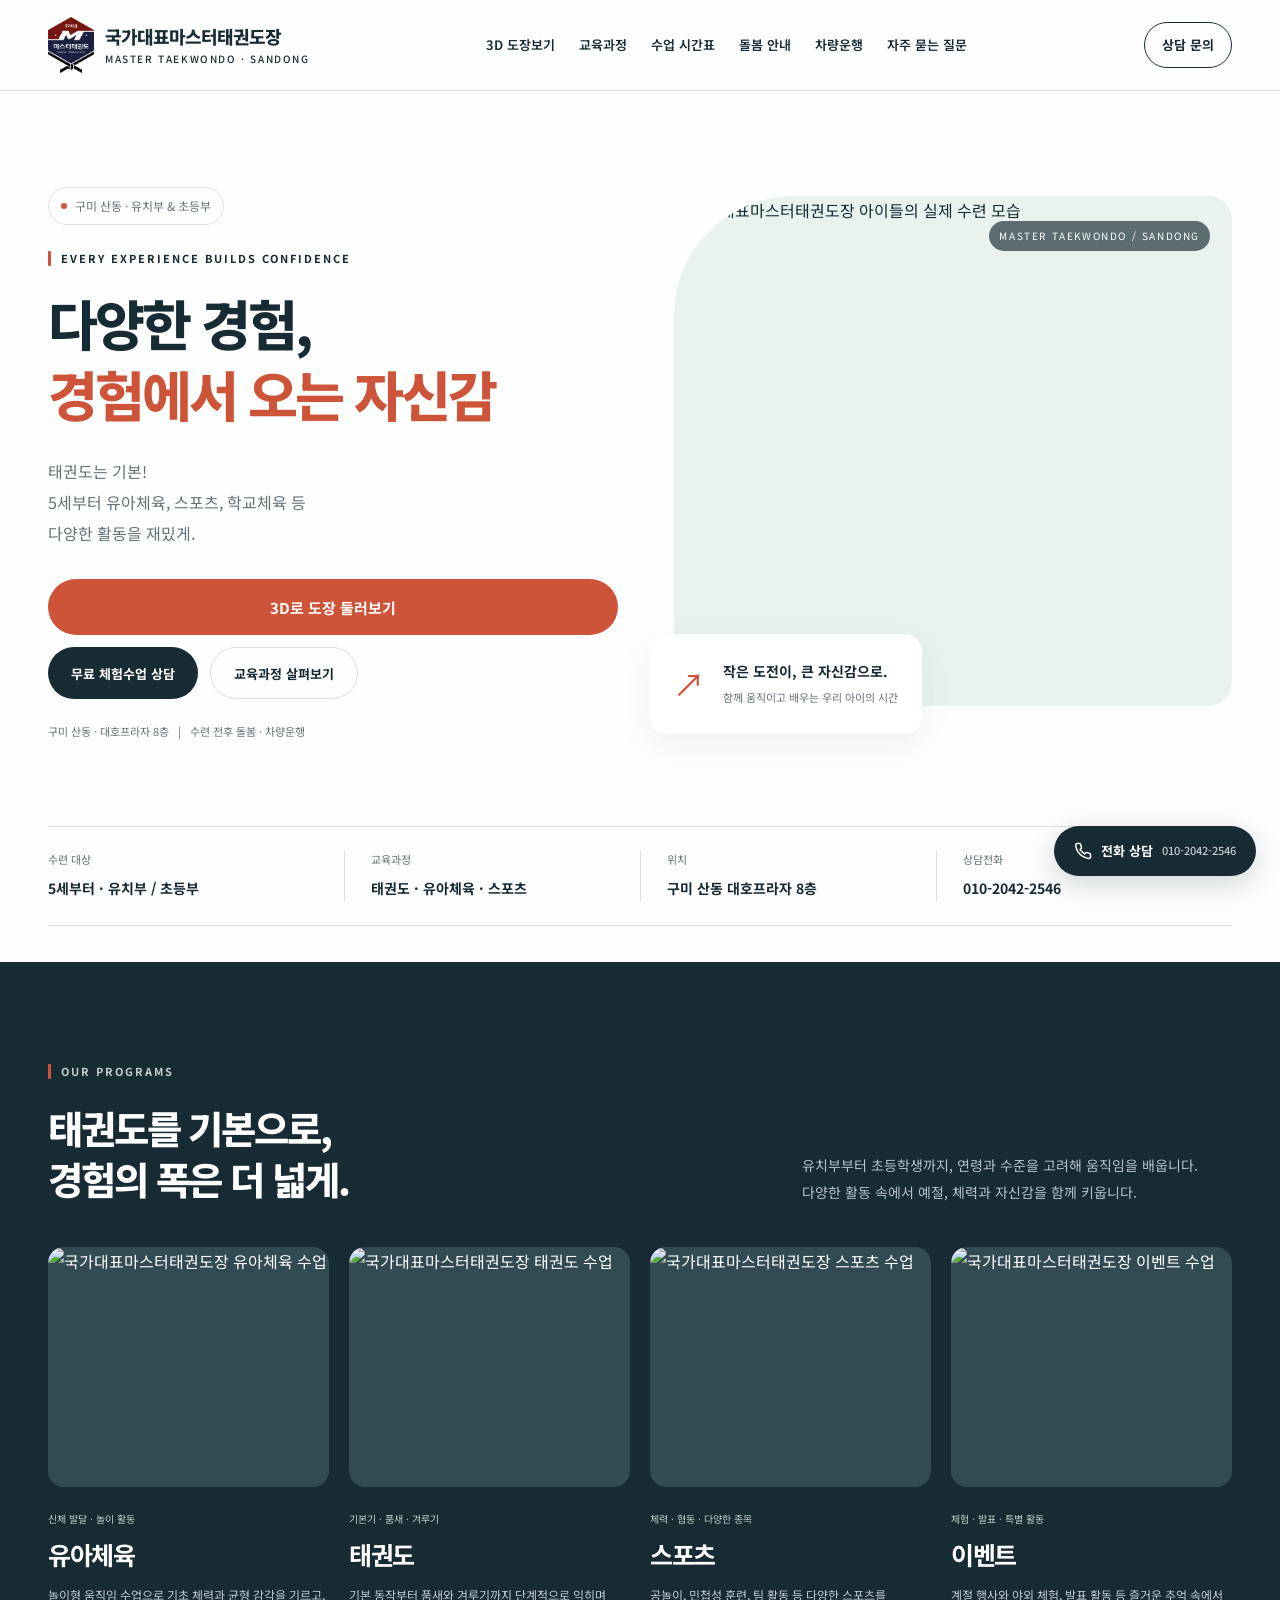
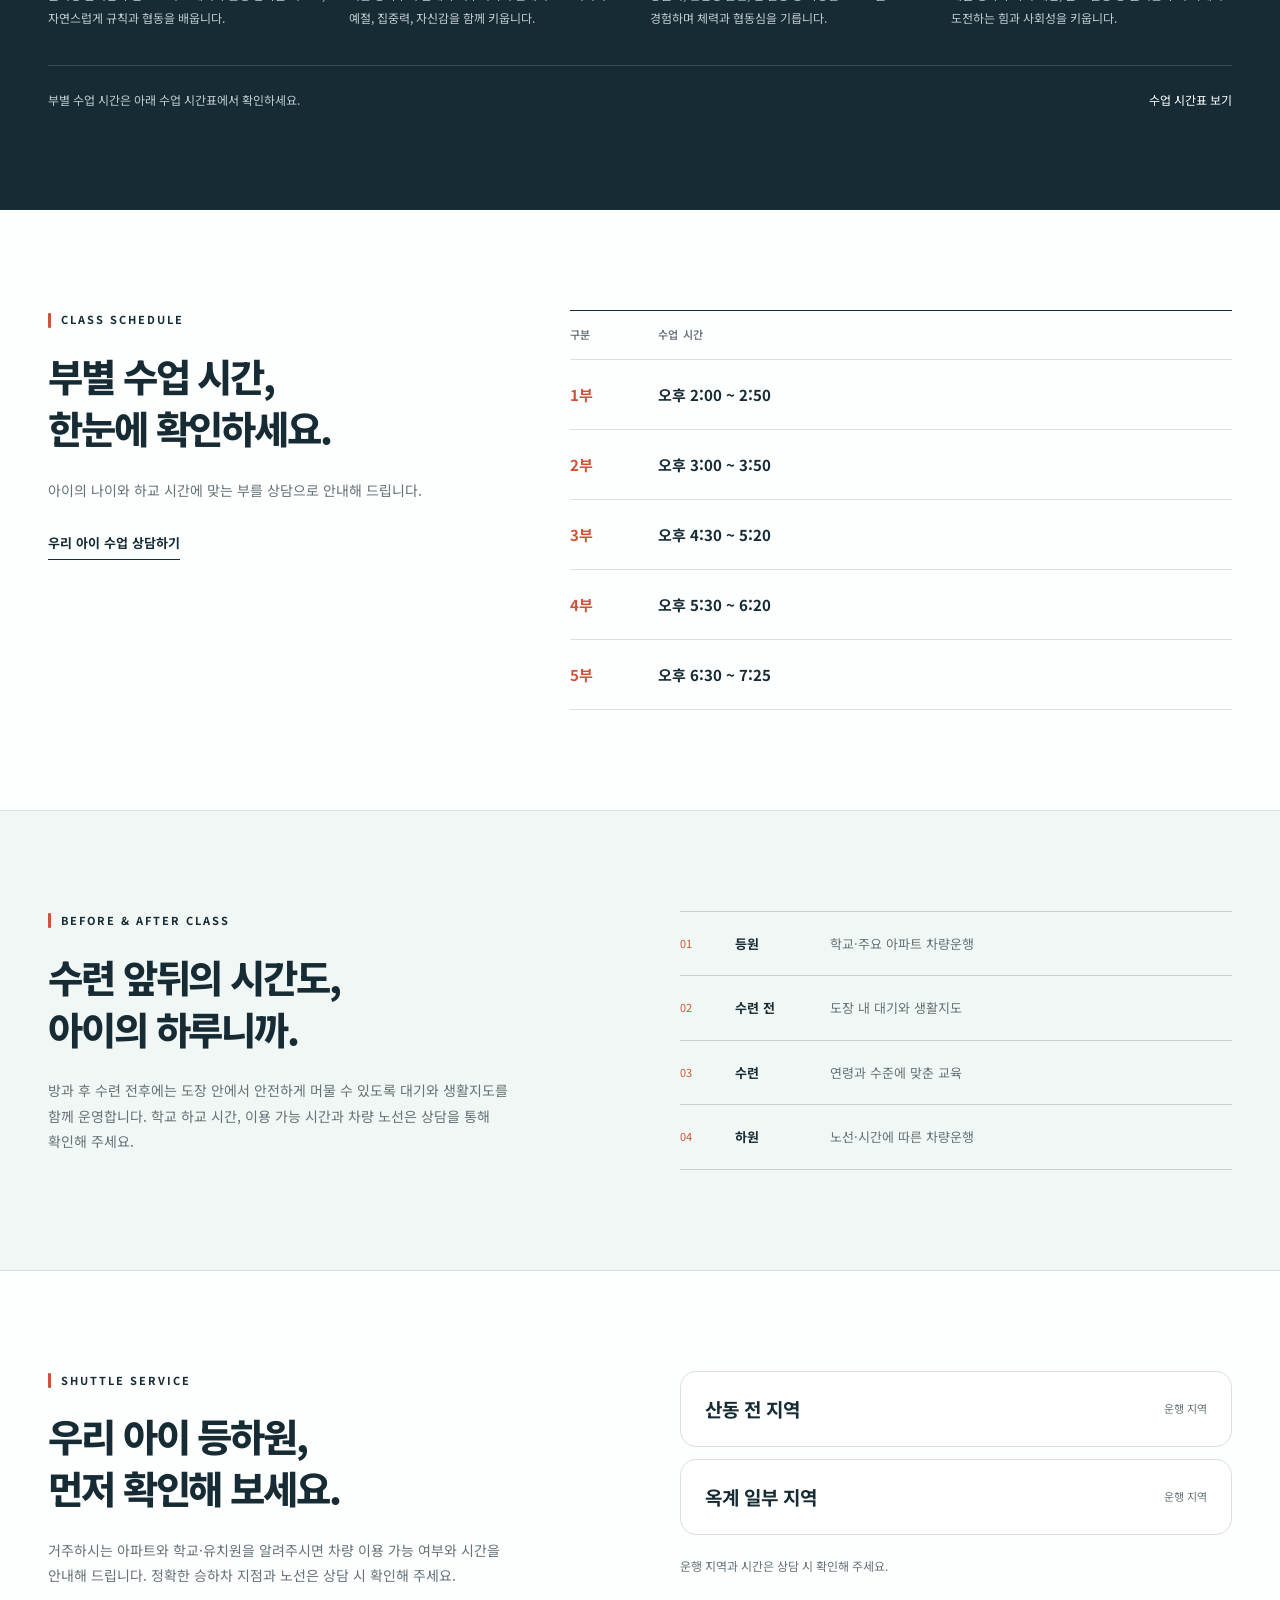
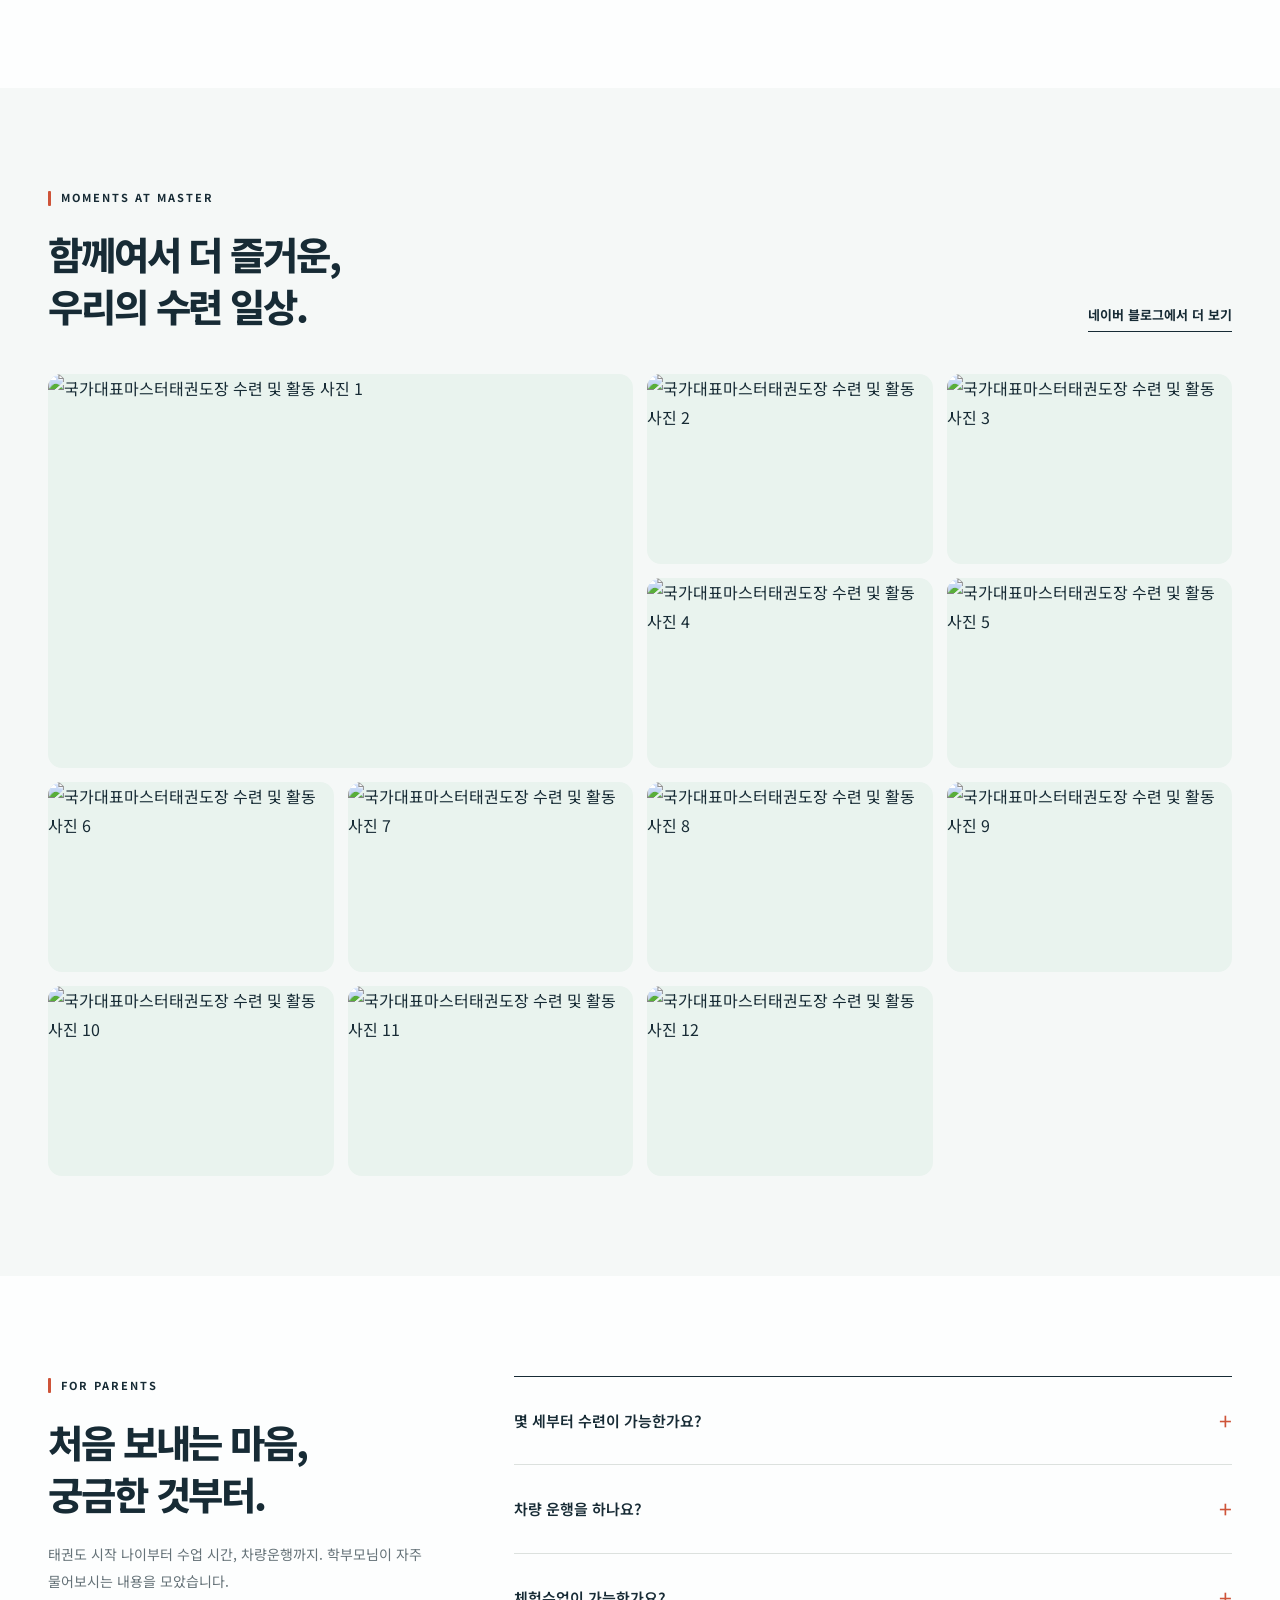
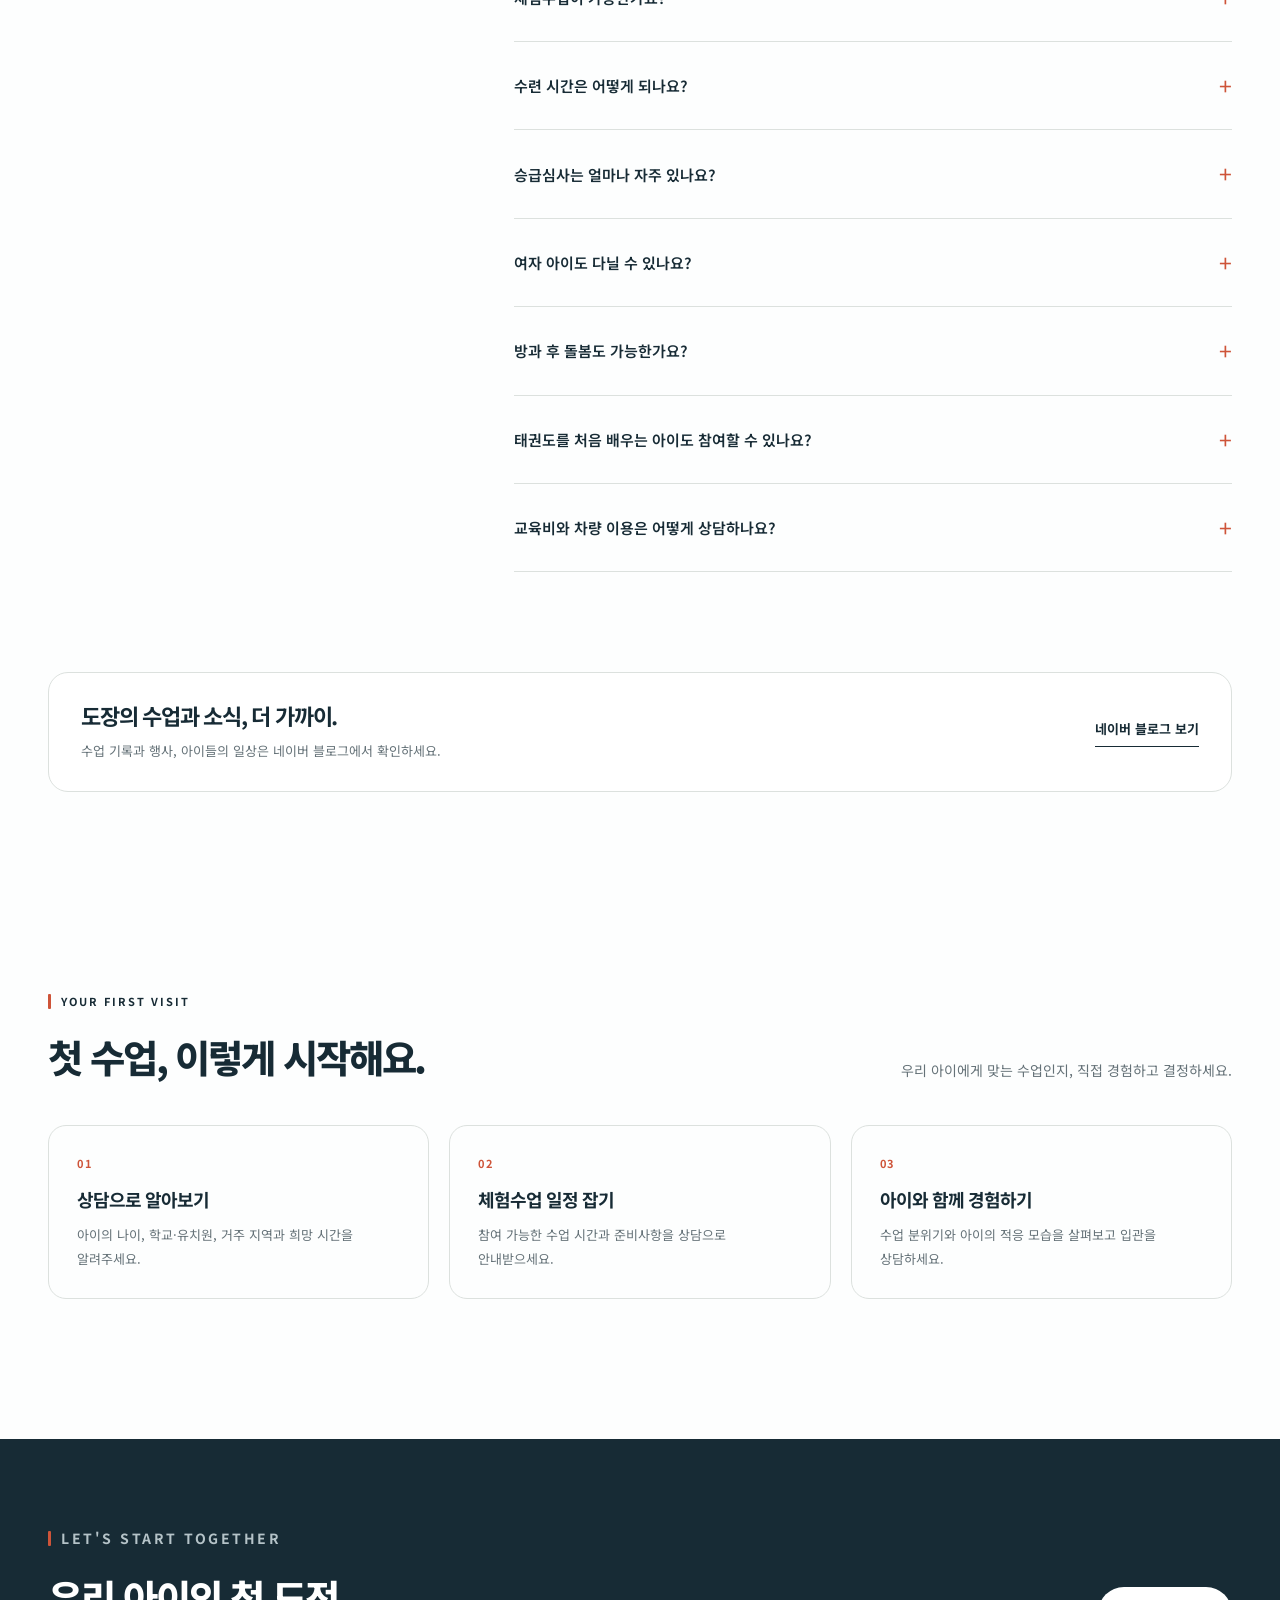
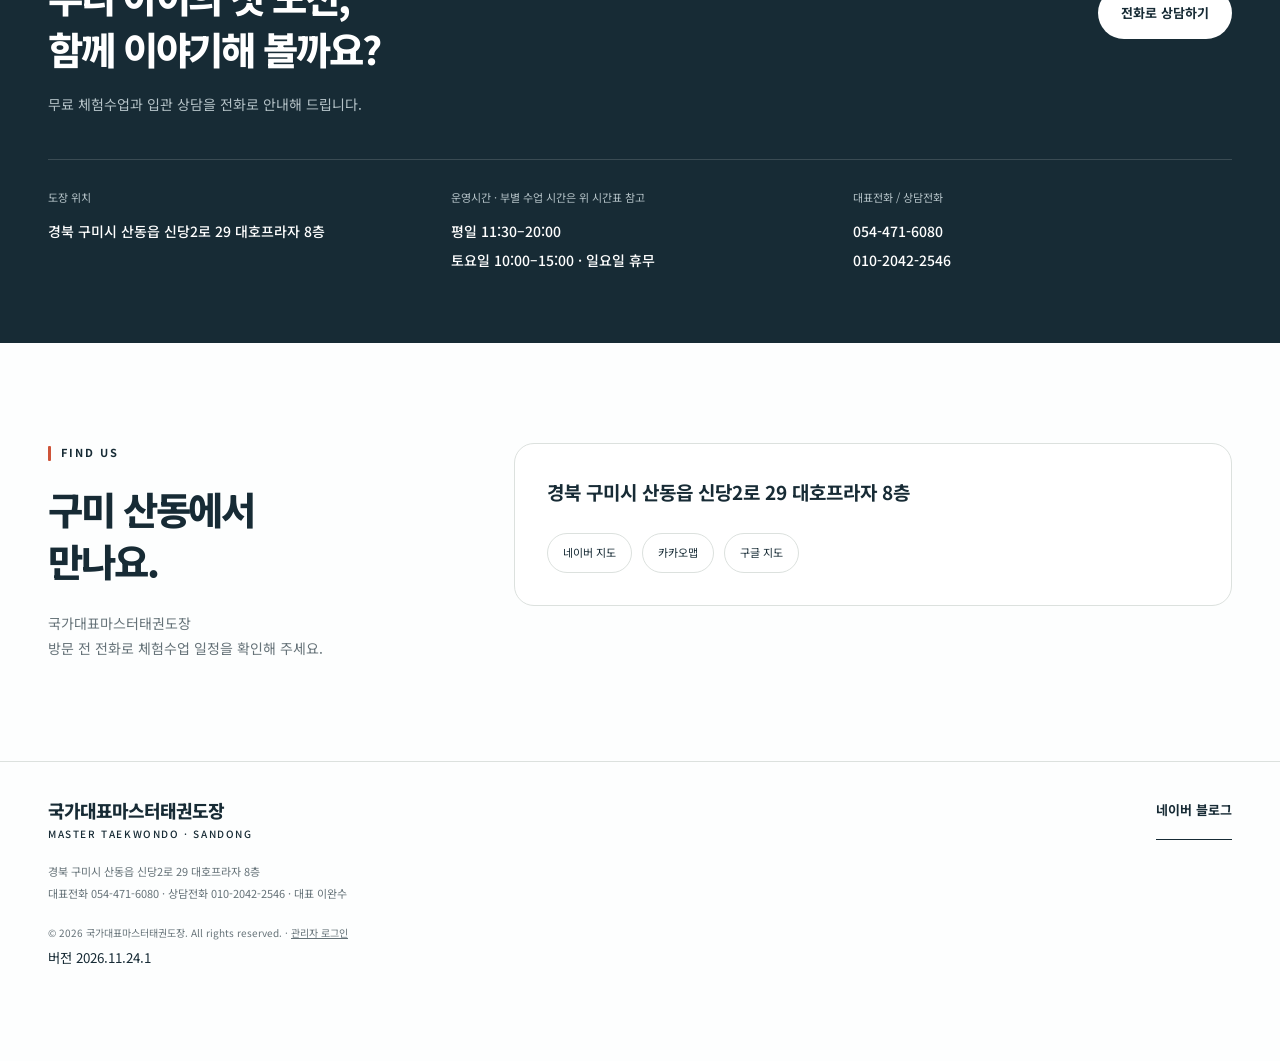
==== commit 3dafae74: "Refresh homepage snapshot and script cache version" ====
--- a/index.html
+++ b/index.html
@@ -1,59 +1,55 @@
-<!DOCTYPE html>
-<html lang="ko">
-<head>
-<meta charset="UTF-8">
-<meta name="viewport" content="width=device-width, initial-scale=1">
-<meta name="google-site-verification" content="xkMmGxUYiMUiVFQqhBgjPD2LK4U4cg3AvwgQhQP-yDA">
-<meta name="naver-site-verification" content="1bc7cb9f5ad9481dd52988332dd3d407961ed584">
-<meta name="robots" content="index, follow, max-image-preview:large, max-snippet:-1, max-video-preview:-1">
-<link rel="canonical" href="https://mastertkd-sandong.kr/">
-<title>구미 산동 태권도 · 유치부·초등부 | 국가대표마스터태권도장</title>
-<meta name="description" content="구미 산동 국가대표마스터태권도장. 5세부터 유치부·초등부 태권도, 유아체육·스포츠, 수련 전후 돌봄과 차량운행. 대호프라자 8층, 무료 체험수업 상담 010-2042-2546.">
-<meta name="author" content="국가대표마스터태권도장">
-<meta name="theme-color" content="#172b35">
-<link rel="manifest" href="manifest.json">
-<link rel="icon" href="favicon.ico" sizes="48x48">
-<link rel="icon" href="icon-192.png" sizes="192x192" type="image/png">
-<link rel="apple-touch-icon" href="apple-touch-icon.png">
-<meta name="format-detection" content="telephone=no">
-<meta property="og:type" content="website">
-<meta property="og:locale" content="ko_KR">
-<meta property="og:site_name" content="국가대표마스터태권도장">
-<meta property="og:title" content="구미 산동 태권도 · 유치부·초등부 | 국가대표마스터태권도장">
-<meta property="og:description" content="구미 산동 국가대표마스터태권도장. 5세부터 유치부·초등부 태권도, 유아체육·스포츠, 수련 전후 돌봄과 차량운행. 대호프라자 8층, 무료 체험수업 상담 010-2042-2546.">
-<meta property="og:url" content="https://mastertkd-sandong.kr/">
-<meta property="og:image" content="https://mastertkd-sandong.kr/og-white-20261103.png">
-<meta property="og:image:alt" content="구미 산동 국가대표마스터태권도장">
-<meta name="twitter:card" content="summary_large_image">
-<meta name="twitter:title" content="구미 산동 태권도 · 유치부·초등부 | 국가대표마스터태권도장">
-<meta name="twitter:description" content="구미 산동 국가대표마스터태권도장. 5세부터 유치부·초등부 태권도, 유아체육·스포츠, 수련 전후 돌봄과 차량운행. 대호프라자 8층, 무료 체험수업 상담 010-2042-2546.">
-<meta name="twitter:image" content="https://mastertkd-sandong.kr/og-white-20261103.png">
-<link rel="preconnect" href="https://fonts.googleapis.com">
-<link rel="preconnect" href="https://fonts.gstatic.com" crossorigin>
-<link rel="preconnect" href="https://firebasestorage.googleapis.com">
-<link href="https://fonts.googleapis.com/css2?family=Noto+Sans+KR:wght@400;500;600;700;800;900&display=swap" rel="stylesheet">
-<link rel="stylesheet" href="styles.css?v=20261103-3d">
-<script id="structured-data" type="application/ld+json">{"@context":"https://schema.org","@graph":[{"@type":"SportsActivityLocation","@id":"https://mastertkd-sandong.kr/#school","name":"국가대표마스터태권도장","url":"https://mastertkd-sandong.kr/","description":"구미 산동 유치부·초등부 태권도장. 태권도, 유아체육과 스포츠 활동을 지도하며 수련 전후 돌봄, 차량운행과 무료 체험수업 상담을 운영합니다.","telephone":"054-471-6080","address":{"@type":"PostalAddress","streetAddress":"경북 구미시 산동읍 신당2로 29 대호프라자 8층","addressLocality":"구미시","addressRegion":"경상북도","addressCountry":"KR"},"sameAs":["https://blog.naver.com/master2546"],"contactPoint":{"@type":"ContactPoint","telephone":"010-2042-2546","contactType":"입관 및 체험수업 상담","availableLanguage":"ko"},"openingHoursSpecification":[{"@type":"OpeningHoursSpecification","dayOfWeek":["Monday","Tuesday","Wednesday","Thursday","Friday"],"opens":"11:30","closes":"20:00"},{"@type":"OpeningHoursSpecification","dayOfWeek":"Saturday","opens":"10:00","closes":"15:00"}],"image":"https://firebasestorage.googleapis.com/v0/b/taekwondo-fb6cb.firebasestorage.app/o/images%2Fhero_bg.jpg?alt=media&token=9e84e458-af05-4d91-bd20-71b88b97aaa6","areaServed":[{"@type":"Place","name":"산동 전 지역"},{"@type":"Place","name":"옥계 일부 지역"}]},{"@type":"WebSite","@id":"https://mastertkd-sandong.kr/#website","url":"https://mastertkd-sandong.kr/","name":"국가대표마스터태권도장","inLanguage":"ko-KR","publisher":{"@id":"https://mastertkd-sandong.kr/#school"}},{"@type":"WebPage","@id":"https://mastertkd-sandong.kr/#webpage","url":"https://mastertkd-sandong.kr/","name":"구미 산동 태권도 · 유치부·초등부 | 국가대표마스터태권도장","inLanguage":"ko-KR","isPartOf":{"@id":"https://mastertkd-sandong.kr/#website"},"about":{"@id":"https://mastertkd-sandong.kr/#school"}},{"@type":"FAQPage","@id":"https://mastertkd-sandong.kr/#faq","mainEntity":[{"@type":"Question","name":"몇 세부터 수련이 가능한가요?","acceptedAnswer":{"@type":"Answer","text":"5세부터 수련이 가능합니다.\n부모님 문의와 동의 하에 4세 수련 가능합니다."}},{"@type":"Question","name":"차량 운행을 하나요?","acceptedAnswer":{"@type":"Answer","text":"네, 산동 전지역 차량운행 가능하며, 옥계 일부지역 운행 가능합니다.\n전화 문의시 상세히 안내드리겠습니다."}},{"@type":"Question","name":"체험수업이 가능한가요?","acceptedAnswer":{"@type":"Answer","text":"물론입니다! 언제든 체험수업 가능합니다."}},{"@type":"Question","name":"수련 시간은 어떻게 되나요?","acceptedAnswer":{"@type":"Answer","text":"1부 : 오후 2:00 ~ 2:50\n2부 : 오후 3:00 ~ 3:50\n3부 : 오후 4:30 ~ 5:20\n4부 : 오후 5:30 ~ 6:20\n5부 : 오후 6:30 ~ 7:25\n아이의 나이와 하교 시간에 맞는 부를 상담으로 안내해 드립니다."}},{"@type":"Question","name":"승급심사는 얼마나 자주 있나요?","acceptedAnswer":{"@type":"Answer","text":"승급심사 (도장 자체 심사) : 매 짝수달 마지막주 수요일\n승품심사 (경북태권도협회주관) : 3, 6, 9, 12월 심사"}},{"@type":"Question","name":"여자 아이도 다닐 수 있나요?","acceptedAnswer":{"@type":"Answer","text":"여자아이의 비율이 상당히 높은 편입니다."}},{"@type":"Question","name":"방과 후 돌봄도 가능한가요?","acceptedAnswer":{"@type":"Answer","text":"수련 전후 아이들이 안전하게 머물 수 있도록 도장 내 대기와 생활지도를 함께 운영합니다. 이용 가능 시간과 차량 노선은 아이의 학교와 하교 시간에 맞춰 상담해 주세요."}},{"@type":"Question","name":"태권도를 처음 배우는 아이도 참여할 수 있나요?","acceptedAnswer":{"@type":"Answer","text":"처음 시작하는 아이도 연령과 수준에 맞춰 기본 동작부터 배웁니다. 유아체육, 태권도, 스포츠 활동을 통해 움직임과 수업 규칙을 단계적으로 익힙니다. 체험수업에서 적응 과정을 함께 살펴보세요."}},{"@type":"Question","name":"교육비와 차량 이용은 어떻게 상담하나요?","acceptedAnswer":{"@type":"Answer","text":"아이의 나이, 학교 또는 유치원, 거주 지역, 희망 수업 시간을 알려주세요. 교육비와 차량 이용 가능 여부는 상담전화로 개별 안내해 드립니다."}}]}]}</script>
-<script id="site-data" type="application/json">{"data":{"hero":{"sub":"","badge":"구미 산동","desc":"태권도는 기본!\n5세부터 유아체육, 스포츠, 학교체육 등\n다양한 활동을 재밌게.","line1":"다양한 경험, 경험에서 오는 자신감"},"programs":[{"tag":"신체 발달 · 놀이 활동","desc":"놀이형 움직임 수업으로 기초 체력과 균형 감각을 기르고, 자연스럽게 규칙과 협동을 배웁니다.","emoji":"","title":"유아체육"},{"tag":"기본기 · 품새 · 겨루기","title":"태권도","emoji":"","desc":"기본 동작부터 품새와 겨루기까지 단계적으로 익히며 예절, 집중력, 자신감을 함께 키웁니다."},{"tag":"체력 · 협동 · 다양한 종목","desc":"공놀이, 민첩성 훈련, 팀 활동 등 다양한 스포츠를 경험하며 체력과 협동심을 기릅니다.","emoji":"","title":"스포츠"},{"desc":"계절 행사와 야외 체험, 발표 활동 등 즐거운 추억 속에서 도전하는 힘과 사회성을 키웁니다.","tag":"체험 · 발표 · 특별 활동","emoji":"","title":"이벤트"}],"master":{"badges":["지도자 자격 보유","세계태권도 지도관 경북지우회","20년+ 지도 경력"],"name":"이완수","desc":"국가대표마스터태권도장 관장은 20년 이상의 현장 지도 경력을 보유하고 있습니다. '다양한경험, 경험에서 오는 자신감'을 슬로건으로 아이들이 태권도 뿐만 아니라 다양한 경험을 통해 자신감과 사회성을 향상 시키는데 운영 목적을 두고 있습니다.","title":"국가대표마스터태권도장 관장"},"faq":[{"a":"5세부터 수련이 가능합니다.\n부모님 문의와 동의 하에 4세 수련 가능합니다.","q":"몇 세부터 수련이 가능한가요?"},{"q":"차량 운행을 하나요?","a":"네, 산동 전지역 차량운행 가능하며, 옥계 일부지역 운행 가능합니다.\n전화 문의시 상세히 안내드리겠습니다."},{"a":"물론입니다! 언제든 체험수업 가능합니다.","q":"체험수업이 가능한가요?"},{"q":"수련 시간은 어떻게 되나요?","a":"1부 : 2시 ~ 2시 50분\n2부 : 3시 ~ 3시 50분\n3부 : 4시 30분 ~ 5시 20분\n4부 : 5시 30분 ~ 6시 20분\n5부 : 6시 30분 ~ 7시 25분\n운영하고 있습니다."},{"a":"승급심사 (도장 자체 심사) : 매 짝수달 마지막주 수요일\n승품심사 (경북태권도협회주관) : 3, 6, 9, 12월 심사","q":"승급심사는 얼마나 자주 있나요?"},{"q":"여자 아이도 다닐 수 있나요?","a":"여자아이의 비율이 상당히 높은 편입니다."}],"van":[{"name":"산동 전 지역","type":"기타"},{"type":"기타","name":"옥계 일부 지역"}],"strengths":[{"desc":"유치부부터 초등부까지 아이의 연령과 수준을 고려해 \n기초 체력, 예절과 태권도 기본기를 단계적으로 지도합니다.","title":"체계적인 수련"},{"title":"안전한 등하원","desc":"산동 지역 학교와 주요 아파트를 중심으로 안전하게 차량을 운행합니다."},{"desc":"학교 수업이 끝난 뒤 수련 전후로 안전하게 머물 수 있도록 \n생활지도와 돌봄을 함께 운영합니다.","title":"수련 전후 돌봄"}],"basic":{"phone":"054-471-6080","sat_end":"15:00","brn":"","phone2":"010-2042-2546","weekday_end":"20:00","mapurl":"https://map.naver.com/p/entry/place/1252319234?c=17.68,0,0,3,dh&placePath=/home?from=map&fromPanelNum=1&additionalHeight=76&timestamp=202606081207&locale=ko&svcName=map_pcv5","ceo":"이완수","kakao":"","weekday_start":"11:30","closed":"일요일 휴무","address":"경북 구미시 산동읍 신당2로 29 대호프라자 8층","sat_start":"10:00"}},"images":{"gallery_9":"https://firebasestorage.googleapis.com/v0/b/taekwondo-fb6cb.firebasestorage.app/o/images%2Fgallery_9.jpg?alt=media&token=a0065e86-be7a-48f4-b169-dbc3048eebba","gallery_0":"https://firebasestorage.googleapis.com/v0/b/taekwondo-fb6cb.firebasestorage.app/o/images%2Fgallery_0.jpg?alt=media&token=710ecca1-1043-4a4e-b7ab-a6492544b5c1","gallery_10":"https://firebasestorage.googleapis.com/v0/b/taekwondo-fb6cb.firebasestorage.app/o/images%2Fgallery_10.jpg?alt=media&token=d3d91d69-1e83-45ed-aacb-7b9e5c864217","prog_img_1":"https://firebasestorage.googleapis.com/v0/b/taekwondo-fb6cb.firebasestorage.app/o/images%2Fprog_img_1.jpg?alt=media&token=aa06089c-31fe-436a-ae3f-b931f6cb793f","gallery_8":"https://firebasestorage.googleapis.com/v0/b/taekwondo-fb6cb.firebasestorage.app/o/images%2Fgallery_8.jpg?alt=media&token=de36c737-13cb-4a8f-89c0-45a2681958ef","prog_img_2":"https://firebasestorage.googleapis.com/v0/b/taekwondo-fb6cb.firebasestorage.app/o/images%2Fprog_img_2.jpg?alt=media&token=5219fa84-e3b0-4377-8cee-625c44ae1b7b","gallery_1":"https://firebasestorage.googleapis.com/v0/b/taekwondo-fb6cb.firebasestorage.app/o/images%2Fgallery_1.jpg?alt=media&token=5e7c3f4a-fc97-463f-8c96-ce7e9723979a","hero_bg":"https://firebasestorage.googleapis.com/v0/b/taekwondo-fb6cb.firebasestorage.app/o/images%2Fhero_bg.jpg?alt=media&token=9e84e458-af05-4d91-bd20-71b88b97aaa6","gallery_6":"https://firebasestorage.googleapis.com/v0/b/taekwondo-fb6cb.firebasestorage.app/o/images%2Fgallery_6.jpg?alt=media&token=90979069-3ec0-43f1-a380-21617fe3c6c4","strength_img_1":"https://firebasestorage.googleapis.com/v0/b/taekwondo-fb6cb.firebasestorage.app/o/images%2Fstrength_img_1.jpg?alt=media&token=e219bf53-c9cb-4eb9-b57a-99557ecac672","gallery_3":"https://firebasestorage.googleapis.com/v0/b/taekwondo-fb6cb.firebasestorage.app/o/images%2Fgallery_3.jpg?alt=media&token=15bef759-7899-431a-abc1-3bfe36eff9c4","gallery_11":"https://firebasestorage.googleapis.com/v0/b/taekwondo-fb6cb.firebasestorage.app/o/images%2Fgallery_11.jpg?alt=media&token=d97d687c-7b0d-4084-90c1-676cd75f81ad","gallery_2":"https://firebasestorage.googleapis.com/v0/b/taekwondo-fb6cb.firebasestorage.app/o/images%2Fgallery_2.jpg?alt=media&token=8ff0e8a1-6920-4d23-a96d-1fb6d255a119","strength_img_2":"https://firebasestorage.googleapis.com/v0/b/taekwondo-fb6cb.firebasestorage.app/o/images%2Fstrength_img_2.jpg?alt=media&token=2d9b40f9-9bf2-4dcd-bb7c-b869af173f38","gallery_5":"https://firebasestorage.googleapis.com/v0/b/taekwondo-fb6cb.firebasestorage.app/o/images%2Fgallery_5.jpg?alt=media&token=61fc93e4-79cd-444b-a3f9-03b1b24c2817","prog_img_3":"https://firebasestorage.googleapis.com/v0/b/taekwondo-fb6cb.firebasestorage.app/o/images%2Fprog_img_3.jpg?alt=media&token=f841ad15-b843-4dcd-8b38-b5abc1e6d788","prog_img_0":"https://firebasestorage.googleapis.com/v0/b/taekwondo-fb6cb.firebasestorage.app/o/images%2Fprog_img_0.jpg?alt=media&token=58862116-bd9d-4719-9c3e-d90af3149a6c","strength_img_0":"https://firebasestorage.googleapis.com/v0/b/taekwondo-fb6cb.firebasestorage.app/o/images%2Fstrength_img_0.jpg?alt=media&token=3c385337-bcc2-4bb3-a13b-3666a985fce2","gallery_4":"https://firebasestorage.googleapis.com/v0/b/taekwondo-fb6cb.firebasestorage.app/o/images%2Fgallery_4.jpg?alt=media&token=0f48effb-4bdb-4c42-ae84-08ca4ebf654f","gallery_7":"https://firebasestorage.googleapis.com/v0/b/taekwondo-fb6cb.firebasestorage.app/o/images%2Fgallery_7.jpg?alt=media&token=dbd027f2-85e5-44fa-a7d3-c0869ef6d504"}}</script>
-<script src="site.js?v=2026.11.07.1-footer-admin" defer></script>
-</head>
-<body>
+<!DOCTYPE html>
+<html lang="ko">
+<head>
+<meta charset="UTF-8">
+<meta name="viewport" content="width=device-width, initial-scale=1">
+<meta name="google-site-verification" content="xkMmGxUYiMUiVFQqhBgjPD2LK4U4cg3AvwgQhQP-yDA">
+<meta name="naver-site-verification" content="1bc7cb9f5ad9481dd52988332dd3d407961ed584">
+<meta name="robots" content="index, follow, max-image-preview:large, max-snippet:-1, max-video-preview:-1">
+<link rel="canonical" href="https://mastertkd-sandong.kr/">
+<title>구미 산동 태권도 · 유치부·초등부 | 국가대표마스터태권도장</title>
+<meta name="description" content="구미 산동 국가대표마스터태권도장. 5세부터 유치부·초등부 태권도, 유아체육·스포츠, 수련 전후 돌봄과 차량운행. 대호프라자 8층, 무료 체험수업 상담 010-2042-2546.">
+<meta name="author" content="국가대표마스터태권도장">
+<meta name="theme-color" content="#172b35">
+<link rel="manifest" href="manifest.json">
+<link rel="icon" href="favicon.ico" sizes="48x48">
+<link rel="icon" href="icon-192.png" sizes="192x192" type="image/png">
+<link rel="apple-touch-icon" href="apple-touch-icon.png">
+<meta name="format-detection" content="telephone=no">
+<meta property="og:type" content="website">
+<meta property="og:locale" content="ko_KR">
+<meta property="og:site_name" content="국가대표마스터태권도장">
+<meta property="og:title" content="구미 산동 태권도 · 유치부·초등부 | 국가대표마스터태권도장">
+<meta property="og:description" content="구미 산동 국가대표마스터태권도장. 5세부터 유치부·초등부 태권도, 유아체육·스포츠, 수련 전후 돌봄과 차량운행. 대호프라자 8층, 무료 체험수업 상담 010-2042-2546.">
+<meta property="og:url" content="https://mastertkd-sandong.kr/">
+<meta property="og:image" content="https://mastertkd-sandong.kr/og-white-20261103.png">
+<meta property="og:image:alt" content="구미 산동 국가대표마스터태권도장">
+<meta name="twitter:card" content="summary_large_image">
+<meta name="twitter:title" content="구미 산동 태권도 · 유치부·초등부 | 국가대표마스터태권도장">
+<meta name="twitter:description" content="구미 산동 국가대표마스터태권도장. 5세부터 유치부·초등부 태권도, 유아체육·스포츠, 수련 전후 돌봄과 차량운행. 대호프라자 8층, 무료 체험수업 상담 010-2042-2546.">
+<meta name="twitter:image" content="https://mastertkd-sandong.kr/og-white-20261103.png">
+<link rel="preconnect" href="https://fonts.googleapis.com">
+<link rel="preconnect" href="https://fonts.gstatic.com" crossorigin>
+<link rel="preconnect" href="https://firebasestorage.googleapis.com">
+<link href="https://fonts.googleapis.com/css2?family=Noto+Sans+KR:wght@400;500;600;700;800;900&display=swap" rel="stylesheet">
+<link rel="stylesheet" href="styles.css?v=20261103-3d">
+<script id="structured-data" type="application/ld+json">{"@context":"https://schema.org","@graph":[{"@type":"SportsActivityLocation","@id":"https://mastertkd-sandong.kr/#school","name":"국가대표마스터태권도장","url":"https://mastertkd-sandong.kr/","description":"구미 산동 유치부·초등부 태권도장. 태권도, 유아체육과 스포츠 활동을 지도하며 수련 전후 돌봄, 차량운행과 무료 체험수업 상담을 운영합니다.","telephone":"054-471-6080","address":{"@type":"PostalAddress","streetAddress":"경북 구미시 산동읍 신당2로 29 대호프라자 8층","addressLocality":"구미시","addressRegion":"경상북도","addressCountry":"KR"},"sameAs":["https://blog.naver.com/master2546"],"contactPoint":{"@type":"ContactPoint","telephone":"010-2042-2546","contactType":"입관 및 체험수업 상담","availableLanguage":"ko"},"openingHoursSpecification":[{"@type":"OpeningHoursSpecification","dayOfWeek":["Monday","Tuesday","Wednesday","Thursday","Friday"],"opens":"11:30","closes":"20:00"},{"@type":"OpeningHoursSpecification","dayOfWeek":"Saturday","opens":"10:00","closes":"15:00"}],"image":"https://firebasestorage.googleapis.com/v0/b/taekwondo-fb6cb.firebasestorage.app/o/images%2Fhero_bg.jpg?alt=media&token=9e84e458-af05-4d91-bd20-71b88b97aaa6","areaServed":[{"@type":"Place","name":"산동 전 지역"},{"@type":"Place","name":"옥계 일부 지역"}]},{"@type":"WebSite","@id":"https://mastertkd-sandong.kr/#website","url":"https://mastertkd-sandong.kr/","name":"국가대표마스터태권도장","inLanguage":"ko-KR","publisher":{"@id":"https://mastertkd-sandong.kr/#school"}},{"@type":"WebPage","@id":"https://mastertkd-sandong.kr/#webpage","url":"https://mastertkd-sandong.kr/","name":"구미 산동 태권도 · 유치부·초등부 | 국가대표마스터태권도장","inLanguage":"ko-KR","isPartOf":{"@id":"https://mastertkd-sandong.kr/#website"},"about":{"@id":"https://mastertkd-sandong.kr/#school"}},{"@type":"FAQPage","@id":"https://mastertkd-sandong.kr/#faq","mainEntity":[{"@type":"Question","name":"몇 세부터 수련이 가능한가요?","acceptedAnswer":{"@type":"Answer","text":"5세부터 수련이 가능합니다.\n부모님 문의와 동의 하에 4세 수련 가능합니다."}},{"@type":"Question","name":"차량 운행을 하나요?","acceptedAnswer":{"@type":"Answer","text":"네, 산동 전지역 차량운행 가능하며, 옥계 일부지역 운행 가능합니다.\n전화 문의시 상세히 안내드리겠습니다."}},{"@type":"Question","name":"체험수업이 가능한가요?","acceptedAnswer":{"@type":"Answer","text":"물론입니다! 언제든 체험수업 가능합니다."}},{"@type":"Question","name":"수련 시간은 어떻게 되나요?","acceptedAnswer":{"@type":"Answer","text":"1부 : 오후 2:00 ~ 2:50\n2부 : 오후 3:00 ~ 3:50\n3부 : 오후 4:30 ~ 5:20\n4부 : 오후 5:30 ~ 6:20\n5부 : 오후 6:30 ~ 7:25\n아이의 나이와 하교 시간에 맞는 부를 상담으로 안내해 드립니다."}},{"@type":"Question","name":"승급심사는 얼마나 자주 있나요?","acceptedAnswer":{"@type":"Answer","text":"승급심사 (도장 자체 심사) : 매 짝수달 마지막주 수요일\n승품심사 (경북태권도협회주관) : 3, 6, 9, 12월 심사"}},{"@type":"Question","name":"여자 아이도 다닐 수 있나요?","acceptedAnswer":{"@type":"Answer","text":"여자아이의 비율이 상당히 높은 편입니다."}},{"@type":"Question","name":"방과 후 돌봄도 가능한가요?","acceptedAnswer":{"@type":"Answer","text":"수련 전후 아이들이 안전하게 머물 수 있도록 도장 내 대기와 생활지도를 함께 운영합니다. 이용 가능 시간과 차량 노선은 아이의 학교와 하교 시간에 맞춰 상담해 주세요."}},{"@type":"Question","name":"태권도를 처음 배우는 아이도 참여할 수 있나요?","acceptedAnswer":{"@type":"Answer","text":"처음 시작하는 아이도 연령과 수준에 맞춰 기본 동작부터 배웁니다. 유아체육, 태권도, 스포츠 활동을 통해 움직임과 수업 규칙을 단계적으로 익힙니다. 체험수업에서 적응 과정을 함께 살펴보세요."}},{"@type":"Question","name":"교육비와 차량 이용은 어떻게 상담하나요?","acceptedAnswer":{"@type":"Answer","text":"아이의 나이, 학교 또는 유치원, 거주 지역, 희망 수업 시간을 알려주세요. 교육비와 차량 이용 가능 여부는 상담전화로 개별 안내해 드립니다."}}]}]}</script>
+<script id="site-data" type="application/json">{"data":{"hero":{"sub":"","badge":"구미 산동","desc":"태권도는 기본!\n5세부터 유아체육, 스포츠, 학교체육 등\n다양한 활동을 재밌게.","line1":"다양한 경험, 경험에서 오는 자신감"},"programs":[{"tag":"신체 발달 · 놀이 활동","desc":"놀이형 움직임 수업으로 기초 체력과 균형 감각을 기르고, 자연스럽게 규칙과 협동을 배웁니다.","emoji":"","title":"유아체육"},{"tag":"기본기 · 품새 · 겨루기","title":"태권도","emoji":"","desc":"기본 동작부터 품새와 겨루기까지 단계적으로 익히며 예절, 집중력, 자신감을 함께 키웁니다."},{"tag":"체력 · 협동 · 다양한 종목","desc":"공놀이, 민첩성 훈련, 팀 활동 등 다양한 스포츠를 경험하며 체력과 협동심을 기릅니다.","emoji":"","title":"스포츠"},{"desc":"계절 행사와 야외 체험, 발표 활동 등 즐거운 추억 속에서 도전하는 힘과 사회성을 키웁니다.","tag":"체험 · 발표 · 특별 활동","emoji":"","title":"이벤트"}],"master":{"badges":["지도자 자격 보유","세계태권도 지도관 경북지우회","20년+ 지도 경력"],"name":"이완수","desc":"국가대표마스터태권도장 관장은 20년 이상의 현장 지도 경력을 보유하고 있습니다. '다양한경험, 경험에서 오는 자신감'을 슬로건으로 아이들이 태권도 뿐만 아니라 다양한 경험을 통해 자신감과 사회성을 향상 시키는데 운영 목적을 두고 있습니다.","title":"국가대표마스터태권도장 관장"},"faq":[{"a":"5세부터 수련이 가능합니다.\n부모님 문의와 동의 하에 4세 수련 가능합니다.","q":"몇 세부터 수련이 가능한가요?"},{"q":"차량 운행을 하나요?","a":"네, 산동 전지역 차량운행 가능하며, 옥계 일부지역 운행 가능합니다.\n전화 문의시 상세히 안내드리겠습니다."},{"a":"물론입니다! 언제든 체험수업 가능합니다.","q":"체험수업이 가능한가요?"},{"q":"수련 시간은 어떻게 되나요?","a":"1부 : 2시 ~ 2시 50분\n2부 : 3시 ~ 3시 50분\n3부 : 4시 30분 ~ 5시 20분\n4부 : 5시 30분 ~ 6시 20분\n5부 : 6시 30분 ~ 7시 25분\n운영하고 있습니다."},{"a":"승급심사 (도장 자체 심사) : 매 짝수달 마지막주 수요일\n승품심사 (경북태권도협회주관) : 3, 6, 9, 12월 심사","q":"승급심사는 얼마나 자주 있나요?"},{"q":"여자 아이도 다닐 수 있나요?","a":"여자아이의 비율이 상당히 높은 편입니다."}],"van":[{"name":"산동 전 지역","type":"기타"},{"type":"기타","name":"옥계 일부 지역"}],"strengths":[{"desc":"유치부부터 초등부까지 아이의 연령과 수준을 고려해 \n기초 체력, 예절과 태권도 기본기를 단계적으로 지도합니다.","title":"체계적인 수련"},{"title":"안전한 등하원","desc":"산동 지역 학교와 주요 아파트를 중심으로 안전하게 차량을 운행합니다."},{"desc":"학교 수업이 끝난 뒤 수련 전후로 안전하게 머물 수 있도록 \n생활지도와 돌봄을 함께 운영합니다.","title":"수련 전후 돌봄"}],"basic":{"phone":"054-471-6080","sat_end":"15:00","brn":"","phone2":"010-2042-2546","weekday_end":"20:00","mapurl":"https://map.naver.com/p/entry/place/1252319234?c=17.68,0,0,3,dh&placePath=/home?from=map&fromPanelNum=1&additionalHeight=76&timestamp=202606081207&locale=ko&svcName=map_pcv5","ceo":"이완수","kakao":"","weekday_start":"11:30","closed":"일요일 휴무","address":"경북 구미시 산동읍 신당2로 29 대호프라자 8층","sat_start":"10:00"}},"images":{"gallery_9":"https://firebasestorage.googleapis.com/v0/b/taekwondo-fb6cb.firebasestorage.app/o/images%2Fgallery_9.jpg?alt=media&token=a0065e86-be7a-48f4-b169-dbc3048eebba","gallery_0":"https://firebasestorage.googleapis.com/v0/b/taekwondo-fb6cb.firebasestorage.app/o/images%2Fgallery_0.jpg?alt=media&token=710ecca1-1043-4a4e-b7ab-a6492544b5c1","gallery_10":"https://firebasestorage.googleapis.com/v0/b/taekwondo-fb6cb.firebasestorage.app/o/images%2Fgallery_10.jpg?alt=media&token=d3d91d69-1e83-45ed-aacb-7b9e5c864217","prog_img_1":"https://firebasestorage.googleapis.com/v0/b/taekwondo-fb6cb.firebasestorage.app/o/images%2Fprog_img_1.jpg?alt=media&token=aa06089c-31fe-436a-ae3f-b931f6cb793f","gallery_8":"https://firebasestorage.googleapis.com/v0/b/taekwondo-fb6cb.firebasestorage.app/o/images%2Fgallery_8.jpg?alt=media&token=de36c737-13cb-4a8f-89c0-45a2681958ef","prog_img_2":"https://firebasestorage.googleapis.com/v0/b/taekwondo-fb6cb.firebasestorage.app/o/images%2Fprog_img_2.jpg?alt=media&token=5219fa84-e3b0-4377-8cee-625c44ae1b7b","gallery_1":"https://firebasestorage.googleapis.com/v0/b/taekwondo-fb6cb.firebasestorage.app/o/images%2Fgallery_1.jpg?alt=media&token=5e7c3f4a-fc97-463f-8c96-ce7e9723979a","hero_bg":"https://firebasestorage.googleapis.com/v0/b/taekwondo-fb6cb.firebasestorage.app/o/images%2Fhero_bg.jpg?alt=media&token=9e84e458-af05-4d91-bd20-71b88b97aaa6","gallery_6":"https://firebasestorage.googleapis.com/v0/b/taekwondo-fb6cb.firebasestorage.app/o/images%2Fgallery_6.jpg?alt=media&token=90979069-3ec0-43f1-a380-21617fe3c6c4","strength_img_1":"https://firebasestorage.googleapis.com/v0/b/taekwondo-fb6cb.firebasestorage.app/o/images%2Fstrength_img_1.jpg?alt=media&token=e219bf53-c9cb-4eb9-b57a-99557ecac672","gallery_3":"https://firebasestorage.googleapis.com/v0/b/taekwondo-fb6cb.firebasestorage.app/o/images%2Fgallery_3.jpg?alt=media&token=15bef759-7899-431a-abc1-3bfe36eff9c4","gallery_11":"https://firebasestorage.googleapis.com/v0/b/taekwondo-fb6cb.firebasestorage.app/o/images%2Fgallery_11.jpg?alt=media&token=d97d687c-7b0d-4084-90c1-676cd75f81ad","gallery_2":"https://firebasestorage.googleapis.com/v0/b/taekwondo-fb6cb.firebasestorage.app/o/images%2Fgallery_2.jpg?alt=media&token=8ff0e8a1-6920-4d23-a96d-1fb6d255a119","strength_img_2":"https://firebasestorage.googleapis.com/v0/b/taekwondo-fb6cb.firebasestorage.app/o/images%2Fstrength_img_2.jpg?alt=media&token=2d9b40f9-9bf2-4dcd-bb7c-b869af173f38","gallery_5":"https://firebasestorage.googleapis.com/v0/b/taekwondo-fb6cb.firebasestorage.app/o/images%2Fgallery_5.jpg?alt=media&token=61fc93e4-79cd-444b-a3f9-03b1b24c2817","prog_img_3":"https://firebasestorage.googleapis.com/v0/b/taekwondo-fb6cb.firebasestorage.app/o/images%2Fprog_img_3.jpg?alt=media&token=f841ad15-b843-4dcd-8b38-b5abc1e6d788","prog_img_0":"https://firebasestorage.googleapis.com/v0/b/taekwondo-fb6cb.firebasestorage.app/o/images%2Fprog_img_0.jpg?alt=media&token=58862116-bd9d-4719-9c3e-d90af3149a6c","strength_img_0":"https://firebasestorage.googleapis.com/v0/b/taekwondo-fb6cb.firebasestorage.app/o/images%2Fstrength_img_0.jpg?alt=media&token=3c385337-bcc2-4bb3-a13b-3666a985fce2","gallery_4":"https://firebasestorage.googleapis.com/v0/b/taekwondo-fb6cb.firebasestorage.app/o/images%2Fgallery_4.jpg?alt=media&token=0f48effb-4bdb-4c42-ae84-08ca4ebf654f","gallery_7":"https://firebasestorage.googleapis.com/v0/b/taekwondo-fb6cb.firebasestorage.app/o/images%2Fgallery_7.jpg?alt=media&token=dbd027f2-85e5-44fa-a7d3-c0869ef6d504"}}</script>
+<script src="site.js?v=2026.11.24.1" defer></script>
+</head>
+<body>
 <div id="site-root"><a class="skip-link" href="#main-content">본문 바로가기</a>
-<header class="site-header"><div class="wrap header-inner"><a class="brand" href="#home" aria-label="국가대표마스터태권도장 처음으로"><img class="header-logo" src="dojo-logo.png" alt="" width="509" height="633"><span class="brand-text">국가대표마스터태권도장<small>MASTER TAEKWONDO · SANDONG</small></span></a><nav class="desktop-nav" aria-label="주 메뉴"><a href="#about">도장 소개</a><a href="#programs">교육과정</a><a href="#schedule">수업 시간표</a><a href="#care">돌봄 안내</a><a href="#van">차량운행</a><a href="#faq">자주 묻는 질문</a></nav><a class="header-call" href="tel:01020422546">상담 문의 ↗</a><details class="mobile-nav"><summary aria-label="전체 메뉴">메뉴 ☰</summary><nav class="mobile-menu" aria-label="모바일 메뉴"><a href="#about">도장 소개</a><a href="#programs">교육과정</a><a href="#schedule">수업 시간표</a><a href="#care">돌봄 안내</a><a href="#van">차량운행</a><a href="#faq">자주 묻는 질문</a><a href="#contact">체험수업 상담</a><a href="https://blog.naver.com/master2546" target="_blank" rel="noopener">네이버 블로그 ↗</a></nav></details></div></header>
+<header class="site-header"><div class="wrap header-inner"><a class="brand" href="#home" aria-label="국가대표마스터태권도장 처음으로"><img class="header-logo" src="dojo-logo.png" alt="" width="509" height="633"><span class="brand-text">국가대표마스터태권도장<small>MASTER TAEKWONDO · SANDONG</small></span></a><nav class="desktop-nav" aria-label="주 메뉴"><a href="/3d/">3D 도장보기</a><a href="#programs">교육과정</a><a href="#schedule">수업 시간표</a><a href="#care">돌봄 안내</a><a href="#van">차량운행</a><a href="#faq">자주 묻는 질문</a></nav><a class="header-call" href="tel:01020422546">상담 문의</a><details class="mobile-nav"><summary aria-label="전체 메뉴">메뉴 ☰</summary><nav class="mobile-menu" aria-label="모바일 메뉴"><a href="/3d/">3D 도장보기</a><a href="#programs">교육과정</a><a href="#schedule">수업 시간표</a><a href="#care">돌봄 안내</a><a href="#van">차량운행</a><a href="#faq">자주 묻는 질문</a><a href="#contact">체험수업 상담</a><a href="https://blog.naver.com/master2546" target="_blank" rel="noopener">네이버 블로그</a></nav></details></div></header>
 <main id="main-content">
 <section class="hero" id="home" aria-label="구미 산동 태권도장 소개"><div class="wrap"><div class="hero-layout"><div class="hero-copy"><p class="location-pill">구미 산동 · 유치부 & 초등부</p><p class="eyebrow">Every experience builds confidence</p><h1><span>다양한 경험,</span><span>경험에서 오는 자신감</span></h1><p class="hero-desc">태권도는 기본!
 5세부터 유아체육, 스포츠, 학교체육 등
-다양한 활동을 재밌게.</p><div class="hero-actions"><a class="button tour" href="/3d/">3D로 도장 둘러보기 <span aria-hidden="true">↗</span></a><a class="button primary" href="#contact">무료 체험수업 상담 <span aria-hidden="true">↗</span></a><a class="button secondary" href="#programs">교육과정 살펴보기 <span aria-hidden="true">↓</span></a></div><p class="hero-small">구미 산동 · 대호프라자 8층 &nbsp; | &nbsp; 수련 전후 돌봄 · 차량운행</p></div><div class="hero-visual"><div class="hero-photo"><img src="https://firebasestorage.googleapis.com/v0/b/taekwondo-fb6cb.firebasestorage.app/o/images%2Fhero_bg.jpg?alt=media&amp;token=9e84e458-af05-4d91-bd20-71b88b97aaa6" alt="국가대표마스터태권도장 아이들의 실제 수련 모습" loading="eager" fetchpriority="high" decoding="async" width="1200" height="900"></div><span class="hero-index">MASTER TAEKWONDO / SANDONG</span><div class="photo-caption"><span class="caption-symbol" aria-hidden="true">↗</span><div><strong>작은 도전이, 큰 자신감으로.</strong><small>함께 움직이고 배우는 우리 아이의 시간</small></div></div></div></div><div class="quick-facts"><div><small>수련 대상</small><strong>5세부터 · 유치부 / 초등부</strong></div><div><small>교육과정</small><strong>태권도 · 유아체육 · 스포츠</strong></div><div><small>위치</small><strong>구미 산동 대호프라자 8층</strong></div><div><small>상담전화</small><strong><a href="tel:01020422546">010-2042-2546</a></strong></div></div></div></section>
-<section class="section" id="about"><div class="wrap"><div class="section-heading"><div><p class="eyebrow">Our standard</p><h2 class="section-title">잘 배우는 시간,<br>안심하고 맡기는 하루.</h2></div><p class="section-desc">국가대표마스터태권도장은 구미시 산동읍의 유치부·초등부 중심 태권도장입니다. 아이의 성장과 도장에 머무는 하루를 함께 생각합니다.</p></div><div class="standards-grid"><article class="standard-card"><div class="standard-photo"><img src="https://firebasestorage.googleapis.com/v0/b/taekwondo-fb6cb.firebasestorage.app/o/images%2Fstrength_img_0.jpg?alt=media&amp;token=3c385337-bcc2-4bb3-a13b-3666a985fce2" alt="체계적인 수련 · 국가대표마스터태권도장" loading="lazy"  decoding="async" width="1200" height="900"></div><div class="standard-body"><span class="card-number">01 / OUR STANDARD</span><h3>체계적인 수련</h3><p>유치부부터 초등부까지 아이의 연령과 수준을 고려해 
-기초 체력, 예절과 태권도 기본기를 단계적으로 지도합니다.</p></div></article><article class="standard-card"><div class="standard-photo"><img src="https://firebasestorage.googleapis.com/v0/b/taekwondo-fb6cb.firebasestorage.app/o/images%2Fstrength_img_1.jpg?alt=media&amp;token=e219bf53-c9cb-4eb9-b57a-99557ecac672" alt="안전한 등하원 · 국가대표마스터태권도장" loading="lazy"  decoding="async" width="1200" height="900"></div><div class="standard-body"><span class="card-number">02 / OUR STANDARD</span><h3>안전한 등하원</h3><p>산동 지역 학교와 주요 아파트를 중심으로 안전하게 차량을 운행합니다.</p></div></article><article class="standard-card"><div class="standard-photo"><img src="https://firebasestorage.googleapis.com/v0/b/taekwondo-fb6cb.firebasestorage.app/o/images%2Fstrength_img_2.jpg?alt=media&amp;token=2d9b40f9-9bf2-4dcd-bb7c-b869af173f38" alt="수련 전후 돌봄 · 국가대표마스터태권도장" loading="lazy"  decoding="async" width="1200" height="900"></div><div class="standard-body"><span class="card-number">03 / OUR STANDARD</span><h3>수련 전후 돌봄</h3><p>학교 수업이 끝난 뒤 수련 전후로 안전하게 머물 수 있도록 
-생활지도와 돌봄을 함께 운영합니다.</p></div></article></div></div></section>
-<section class="section program-section" id="programs"><div class="wrap"><div class="section-heading"><div><p class="eyebrow">Our programs</p><h2 class="section-title">태권도를 기본으로,<br>경험의 폭은 더 넓게.</h2></div><p class="section-desc">유치부부터 초등학생까지, 연령과 수준을 고려해 움직임을 배웁니다. 다양한 활동 속에서 예절, 체력과 자신감을 함께 키웁니다.</p></div><div class="programs-grid"><article class="program-card"><div class="program-photo"><img src="https://firebasestorage.googleapis.com/v0/b/taekwondo-fb6cb.firebasestorage.app/o/images%2Fprog_img_0.jpg?alt=media&amp;token=58862116-bd9d-4719-9c3e-d90af3149a6c" alt="국가대표마스터태권도장 유아체육 수업" loading="lazy"  decoding="async" width="1200" height="900"></div><div class="program-body"><span class="program-tag">신체 발달 · 놀이 활동</span><h3>유아체육</h3><p>놀이형 움직임 수업으로 기초 체력과 균형 감각을 기르고, 자연스럽게 규칙과 협동을 배웁니다.</p></div></article><article class="program-card"><div class="program-photo"><img src="https://firebasestorage.googleapis.com/v0/b/taekwondo-fb6cb.firebasestorage.app/o/images%2Fprog_img_1.jpg?alt=media&amp;token=aa06089c-31fe-436a-ae3f-b931f6cb793f" alt="국가대표마스터태권도장 태권도 수업" loading="lazy"  decoding="async" width="1200" height="900"></div><div class="program-body"><span class="program-tag">기본기 · 품새 · 겨루기</span><h3>태권도</h3><p>기본 동작부터 품새와 겨루기까지 단계적으로 익히며 예절, 집중력, 자신감을 함께 키웁니다.</p></div></article><article class="program-card"><div class="program-photo"><img src="https://firebasestorage.googleapis.com/v0/b/taekwondo-fb6cb.firebasestorage.app/o/images%2Fprog_img_2.jpg?alt=media&amp;token=5219fa84-e3b0-4377-8cee-625c44ae1b7b" alt="국가대표마스터태권도장 스포츠 수업" loading="lazy"  decoding="async" width="1200" height="900"></div><div class="program-body"><span class="program-tag">체력 · 협동 · 다양한 종목</span><h3>스포츠</h3><p>공놀이, 민첩성 훈련, 팀 활동 등 다양한 스포츠를 경험하며 체력과 협동심을 기릅니다.</p></div></article><article class="program-card"><div class="program-photo"><img src="https://firebasestorage.googleapis.com/v0/b/taekwondo-fb6cb.firebasestorage.app/o/images%2Fprog_img_3.jpg?alt=media&amp;token=f841ad15-b843-4dcd-8b38-b5abc1e6d788" alt="국가대표마스터태권도장 이벤트 수업" loading="lazy"  decoding="async" width="1200" height="900"></div><div class="program-body"><span class="program-tag">체험 · 발표 · 특별 활동</span><h3>이벤트</h3><p>계절 행사와 야외 체험, 발표 활동 등 즐거운 추억 속에서 도전하는 힘과 사회성을 키웁니다.</p></div></article></div><div class="section-tail"><span>부별 수업 시간은 아래 수업 시간표에서 확인하세요.</span><a href="#schedule">수업 시간표 보기 ↓</a></div></div></section>
-<section class="section schedule-section" id="schedule"><div class="wrap schedule-layout"><div><p class="eyebrow">Class schedule</p><h2 class="section-title">부별 수업 시간,<br>한눈에 확인하세요.</h2><p class="care-desc">아이의 나이와 하교 시간에 맞는 부를 상담으로 안내해 드립니다.</p><a class="text-link" href="#contact">우리 아이 수업 상담하기 <span aria-hidden="true">↗</span></a></div><div class="schedule-table-wrap"><table class="schedule-table"><caption>국가대표마스터태권도장 부별 수업 시간표</caption><thead><tr><th scope="col">구분</th><th scope="col">수업 시간</th></tr></thead><tbody><tr><th scope="row">1부</th><td>오후 2:00 ~ 2:50</td></tr><tr><th scope="row">2부</th><td>오후 3:00 ~ 3:50</td></tr><tr><th scope="row">3부</th><td>오후 4:30 ~ 5:20</td></tr><tr><th scope="row">4부</th><td>오후 5:30 ~ 6:20</td></tr><tr><th scope="row">5부</th><td>오후 6:30 ~ 7:25</td></tr></tbody></table></div></div></section>
-<section class="section" id="master"><div class="wrap master-layout"><div class="master-note"><p class="eyebrow">Our philosophy</p><p class="quote">다양한 경험.<br>그 경험에서 오는 자신감.</p><small>국가대표마스터태권도장의 교육 철학</small></div><div class="master-copy"><p class="eyebrow">Meet the master</p><h2 class="section-title">이완수 관장과 함께,<br>한 걸음씩 성장합니다.</h2><p class="master-desc">국가대표마스터태권도장 관장은 20년 이상의 현장 지도 경력을 보유하고 있습니다. &#39;다양한경험, 경험에서 오는 자신감&#39;을 슬로건으로 아이들이 태권도 뿐만 아니라 다양한 경험을 통해 자신감과 사회성을 향상 시키는데 운영 목적을 두고 있습니다.</p><div class="master-badges"><span class="master-badge">지도자 자격 보유</span><span class="master-badge">세계태권도 지도관 경북지우회</span><span class="master-badge">20년+ 지도 경력</span></div></div></div></section>
+다양한 활동을 재밌게.</p><div class="hero-actions"><a class="button tour" href="/3d/">3D로 도장 둘러보기</a><a class="button primary" href="#contact">무료 체험수업 상담</a><a class="button secondary" href="#programs">교육과정 살펴보기</a></div><p class="hero-small">구미 산동 · 대호프라자 8층 &nbsp; | &nbsp; 수련 전후 돌봄 · 차량운행</p></div><div class="hero-visual"><div class="hero-photo"><img src="https://firebasestorage.googleapis.com/v0/b/taekwondo-fb6cb.firebasestorage.app/o/images%2Fhero_bg.jpg?alt=media&amp;token=9e84e458-af05-4d91-bd20-71b88b97aaa6" alt="국가대표마스터태권도장 아이들의 실제 수련 모습" loading="eager" fetchpriority="high" decoding="async" width="1200" height="900"></div><span class="hero-index">MASTER TAEKWONDO / SANDONG</span><div class="photo-caption"><span class="caption-symbol" aria-hidden="true">↗</span><div><strong>작은 도전이, 큰 자신감으로.</strong><small>함께 움직이고 배우는 우리 아이의 시간</small></div></div></div></div><div class="quick-facts"><div><small>수련 대상</small><strong>5세부터 · 유치부 / 초등부</strong></div><div><small>교육과정</small><strong>태권도 · 유아체육 · 스포츠</strong></div><div><small>위치</small><strong>구미 산동 대호프라자 8층</strong></div><div><small>상담전화</small><strong><a href="tel:01020422546">010-2042-2546</a></strong></div></div></div></section>
+<section class="section program-section" id="programs"><div class="wrap"><div class="section-heading"><div><p class="eyebrow">Our programs</p><h2 class="section-title">태권도를 기본으로,<br>경험의 폭은 더 넓게.</h2></div><p class="section-desc">유치부부터 초등학생까지, 연령과 수준을 고려해 움직임을 배웁니다. 다양한 활동 속에서 예절, 체력과 자신감을 함께 키웁니다.</p></div><div class="programs-grid"><article class="program-card"><div class="program-photo"><img src="https://firebasestorage.googleapis.com/v0/b/taekwondo-fb6cb.firebasestorage.app/o/images%2Fprog_img_0.jpg?alt=media&amp;token=58862116-bd9d-4719-9c3e-d90af3149a6c" alt="국가대표마스터태권도장 유아체육 수업" loading="lazy"  decoding="async" width="1200" height="900"></div><div class="program-body"><span class="program-tag">신체 발달 · 놀이 활동</span><h3>유아체육</h3><p>놀이형 움직임 수업으로 기초 체력과 균형 감각을 기르고, 자연스럽게 규칙과 협동을 배웁니다.</p></div></article><article class="program-card"><div class="program-photo"><img src="https://firebasestorage.googleapis.com/v0/b/taekwondo-fb6cb.firebasestorage.app/o/images%2Fprog_img_1.jpg?alt=media&amp;token=aa06089c-31fe-436a-ae3f-b931f6cb793f" alt="국가대표마스터태권도장 태권도 수업" loading="lazy"  decoding="async" width="1200" height="900"></div><div class="program-body"><span class="program-tag">기본기 · 품새 · 겨루기</span><h3>태권도</h3><p>기본 동작부터 품새와 겨루기까지 단계적으로 익히며 예절, 집중력, 자신감을 함께 키웁니다.</p></div></article><article class="program-card"><div class="program-photo"><img src="https://firebasestorage.googleapis.com/v0/b/taekwondo-fb6cb.firebasestorage.app/o/images%2Fprog_img_2.jpg?alt=media&amp;token=5219fa84-e3b0-4377-8cee-625c44ae1b7b" alt="국가대표마스터태권도장 스포츠 수업" loading="lazy"  decoding="async" width="1200" height="900"></div><div class="program-body"><span class="program-tag">체력 · 협동 · 다양한 종목</span><h3>스포츠</h3><p>공놀이, 민첩성 훈련, 팀 활동 등 다양한 스포츠를 경험하며 체력과 협동심을 기릅니다.</p></div></article><article class="program-card"><div class="program-photo"><img src="https://firebasestorage.googleapis.com/v0/b/taekwondo-fb6cb.firebasestorage.app/o/images%2Fprog_img_3.jpg?alt=media&amp;token=f841ad15-b843-4dcd-8b38-b5abc1e6d788" alt="국가대표마스터태권도장 이벤트 수업" loading="lazy"  decoding="async" width="1200" height="900"></div><div class="program-body"><span class="program-tag">체험 · 발표 · 특별 활동</span><h3>이벤트</h3><p>계절 행사와 야외 체험, 발표 활동 등 즐거운 추억 속에서 도전하는 힘과 사회성을 키웁니다.</p></div></article></div><div class="section-tail"><span>부별 수업 시간은 아래 수업 시간표에서 확인하세요.</span><a href="#schedule">수업 시간표 보기</a></div></div></section>
+<section class="section schedule-section" id="schedule"><div class="wrap schedule-layout"><div><p class="eyebrow">Class schedule</p><h2 class="section-title">부별 수업 시간,<br>한눈에 확인하세요.</h2><p class="care-desc">아이의 나이와 하교 시간에 맞는 부를 상담으로 안내해 드립니다.</p><a class="text-link" href="#contact">우리 아이 수업 상담하기</a></div><div class="schedule-table-wrap"><table class="schedule-table"><caption>국가대표마스터태권도장 부별 수업 시간표</caption><thead><tr><th scope="col">구분</th><th scope="col">수업 시간</th></tr></thead><tbody><tr><th scope="row">1부</th><td>오후 2:00 ~ 2:50</td></tr><tr><th scope="row">2부</th><td>오후 3:00 ~ 3:50</td></tr><tr><th scope="row">3부</th><td>오후 4:30 ~ 5:20</td></tr><tr><th scope="row">4부</th><td>오후 5:30 ~ 6:20</td></tr><tr><th scope="row">5부</th><td>오후 6:30 ~ 7:25</td></tr></tbody></table></div></div></section>
 <section class="section care-section" id="care"><div class="wrap care-layout"><div><p class="eyebrow">Before & after class</p><h2 class="section-title">수련 앞뒤의 시간도,<br>아이의 하루니까.</h2><p class="care-desc">방과 후 수련 전후에는 도장 안에서 안전하게 머물 수 있도록 대기와 생활지도를 함께 운영합니다. 학교 하교 시간, 이용 가능 시간과 차량 노선은 상담을 통해 확인해 주세요.</p></div><div class="care-list"><div class="care-row"><span class="step">01</span><strong>등원</strong><span>학교·주요 아파트 차량운행</span></div><div class="care-row"><span class="step">02</span><strong>수련 전</strong><span>도장 내 대기와 생활지도</span></div><div class="care-row"><span class="step">03</span><strong>수련</strong><span>연령과 수준에 맞춘 교육</span></div><div class="care-row"><span class="step">04</span><strong>하원</strong><span>노선·시간에 따른 차량운행</span></div></div></div></section>
 <section class="section" id="van"><div class="wrap route-layout"><div><p class="eyebrow">Shuttle service</p><h2 class="section-title">우리 아이 등하원,<br>먼저 확인해 보세요.</h2><p class="care-desc">거주하시는 아파트와 학교·유치원을 알려주시면 차량 이용 가능 여부와 시간을 안내해 드립니다. 정확한 승하차 지점과 노선은 상담 시 확인해 주세요.</p></div><div><div class="route-cards"><div class="route-card"><strong>산동 전 지역</strong><small>운행 지역</small></div><div class="route-card"><strong>옥계 일부 지역</strong><small>운행 지역</small></div></div><p class="route-note">운행 지역과 시간은 상담 시 확인해 주세요.</p></div></div></section>
 
-<section class="section gallery-section" id="gallery"><div class="wrap"><div class="section-heading"><div><p class="eyebrow">Moments at master</p><h2 class="section-title">함께여서 더 즐거운,<br>우리의 수련 일상.</h2></div><a class="text-link" href="https://blog.naver.com/master2546" target="_blank" rel="noopener">네이버 블로그에서 더 보기 <span aria-hidden="true">↗</span></a></div><div class="gallery-grid"><div class="gallery-item"><img src="https://firebasestorage.googleapis.com/v0/b/taekwondo-fb6cb.firebasestorage.app/o/images%2Fgallery_0.jpg?alt=media&amp;token=710ecca1-1043-4a4e-b7ab-a6492544b5c1" alt="국가대표마스터태권도장 수련 및 활동 사진 1" loading="lazy"  decoding="async" width="1200" height="900"></div><div class="gallery-item"><img src="https://firebasestorage.googleapis.com/v0/b/taekwondo-fb6cb.firebasestorage.app/o/images%2Fgallery_1.jpg?alt=media&amp;token=5e7c3f4a-fc97-463f-8c96-ce7e9723979a" alt="국가대표마스터태권도장 수련 및 활동 사진 2" loading="lazy"  decoding="async" width="1200" height="900"></div><div class="gallery-item"><img src="https://firebasestorage.googleapis.com/v0/b/taekwondo-fb6cb.firebasestorage.app/o/images%2Fgallery_2.jpg?alt=media&amp;token=8ff0e8a1-6920-4d23-a96d-1fb6d255a119" alt="국가대표마스터태권도장 수련 및 활동 사진 3" loading="lazy"  decoding="async" width="1200" height="900"></div><div class="gallery-item"><img src="https://firebasestorage.googleapis.com/v0/b/taekwondo-fb6cb.firebasestorage.app/o/images%2Fgallery_3.jpg?alt=media&amp;token=15bef759-7899-431a-abc1-3bfe36eff9c4" alt="국가대표마스터태권도장 수련 및 활동 사진 4" loading="lazy"  decoding="async" width="1200" height="900"></div><div class="gallery-item"><img src="https://firebasestorage.googleapis.com/v0/b/taekwondo-fb6cb.firebasestorage.app/o/images%2Fgallery_4.jpg?alt=media&amp;token=0f48effb-4bdb-4c42-ae84-08ca4ebf654f" alt="국가대표마스터태권도장 수련 및 활동 사진 5" loading="lazy"  decoding="async" width="1200" height="900"></div><div class="gallery-item"><img src="https://firebasestorage.googleapis.com/v0/b/taekwondo-fb6cb.firebasestorage.app/o/images%2Fgallery_5.jpg?alt=media&amp;token=61fc93e4-79cd-444b-a3f9-03b1b24c2817" alt="국가대표마스터태권도장 수련 및 활동 사진 6" loading="lazy"  decoding="async" width="1200" height="900"></div><div class="gallery-item"><img src="https://firebasestorage.googleapis.com/v0/b/taekwondo-fb6cb.firebasestorage.app/o/images%2Fgallery_6.jpg?alt=media&amp;token=90979069-3ec0-43f1-a380-21617fe3c6c4" alt="국가대표마스터태권도장 수련 및 활동 사진 7" loading="lazy"  decoding="async" width="1200" height="900"></div><div class="gallery-item"><img src="https://firebasestorage.googleapis.com/v0/b/taekwondo-fb6cb.firebasestorage.app/o/images%2Fgallery_7.jpg?alt=media&amp;token=dbd027f2-85e5-44fa-a7d3-c0869ef6d504" alt="국가대표마스터태권도장 수련 및 활동 사진 8" loading="lazy"  decoding="async" width="1200" height="900"></div><div class="gallery-item"><img src="https://firebasestorage.googleapis.com/v0/b/taekwondo-fb6cb.firebasestorage.app/o/images%2Fgallery_8.jpg?alt=media&amp;token=de36c737-13cb-4a8f-89c0-45a2681958ef" alt="국가대표마스터태권도장 수련 및 활동 사진 9" loading="lazy"  decoding="async" width="1200" height="900"></div><div class="gallery-item"><img src="https://firebasestorage.googleapis.com/v0/b/taekwondo-fb6cb.firebasestorage.app/o/images%2Fgallery_9.jpg?alt=media&amp;token=a0065e86-be7a-48f4-b169-dbc3048eebba" alt="국가대표마스터태권도장 수련 및 활동 사진 10" loading="lazy"  decoding="async" width="1200" height="900"></div><div class="gallery-item"><img src="https://firebasestorage.googleapis.com/v0/b/taekwondo-fb6cb.firebasestorage.app/o/images%2Fgallery_10.jpg?alt=media&amp;token=d3d91d69-1e83-45ed-aacb-7b9e5c864217" alt="국가대표마스터태권도장 수련 및 활동 사진 11" loading="lazy"  decoding="async" width="1200" height="900"></div><div class="gallery-item"><img src="https://firebasestorage.googleapis.com/v0/b/taekwondo-fb6cb.firebasestorage.app/o/images%2Fgallery_11.jpg?alt=media&amp;token=d97d687c-7b0d-4084-90c1-676cd75f81ad" alt="국가대표마스터태권도장 수련 및 활동 사진 12" loading="lazy"  decoding="async" width="1200" height="900"></div></div></div></section>
+<section class="section gallery-section" id="gallery"><div class="wrap"><div class="section-heading"><div><p class="eyebrow">Moments at master</p><h2 class="section-title">함께여서 더 즐거운,<br>우리의 수련 일상.</h2></div><a class="text-link" href="https://blog.naver.com/master2546" target="_blank" rel="noopener">네이버 블로그에서 더 보기</a></div><div class="gallery-grid"><div class="gallery-item"><img src="https://firebasestorage.googleapis.com/v0/b/taekwondo-fb6cb.firebasestorage.app/o/images%2Fgallery_0.jpg?alt=media&amp;token=710ecca1-1043-4a4e-b7ab-a6492544b5c1" alt="국가대표마스터태권도장 수련 및 활동 사진 1" loading="lazy"  decoding="async" width="1200" height="900"></div><div class="gallery-item"><img src="https://firebasestorage.googleapis.com/v0/b/taekwondo-fb6cb.firebasestorage.app/o/images%2Fgallery_1.jpg?alt=media&amp;token=5e7c3f4a-fc97-463f-8c96-ce7e9723979a" alt="국가대표마스터태권도장 수련 및 활동 사진 2" loading="lazy"  decoding="async" width="1200" height="900"></div><div class="gallery-item"><img src="https://firebasestorage.googleapis.com/v0/b/taekwondo-fb6cb.firebasestorage.app/o/images%2Fgallery_2.jpg?alt=media&amp;token=8ff0e8a1-6920-4d23-a96d-1fb6d255a119" alt="국가대표마스터태권도장 수련 및 활동 사진 3" loading="lazy"  decoding="async" width="1200" height="900"></div><div class="gallery-item"><img src="https://firebasestorage.googleapis.com/v0/b/taekwondo-fb6cb.firebasestorage.app/o/images%2Fgallery_3.jpg?alt=media&amp;token=15bef759-7899-431a-abc1-3bfe36eff9c4" alt="국가대표마스터태권도장 수련 및 활동 사진 4" loading="lazy"  decoding="async" width="1200" height="900"></div><div class="gallery-item"><img src="https://firebasestorage.googleapis.com/v0/b/taekwondo-fb6cb.firebasestorage.app/o/images%2Fgallery_4.jpg?alt=media&amp;token=0f48effb-4bdb-4c42-ae84-08ca4ebf654f" alt="국가대표마스터태권도장 수련 및 활동 사진 5" loading="lazy"  decoding="async" width="1200" height="900"></div><div class="gallery-item"><img src="https://firebasestorage.googleapis.com/v0/b/taekwondo-fb6cb.firebasestorage.app/o/images%2Fgallery_5.jpg?alt=media&amp;token=61fc93e4-79cd-444b-a3f9-03b1b24c2817" alt="국가대표마스터태권도장 수련 및 활동 사진 6" loading="lazy"  decoding="async" width="1200" height="900"></div><div class="gallery-item"><img src="https://firebasestorage.googleapis.com/v0/b/taekwondo-fb6cb.firebasestorage.app/o/images%2Fgallery_6.jpg?alt=media&amp;token=90979069-3ec0-43f1-a380-21617fe3c6c4" alt="국가대표마스터태권도장 수련 및 활동 사진 7" loading="lazy"  decoding="async" width="1200" height="900"></div><div class="gallery-item"><img src="https://firebasestorage.googleapis.com/v0/b/taekwondo-fb6cb.firebasestorage.app/o/images%2Fgallery_7.jpg?alt=media&amp;token=dbd027f2-85e5-44fa-a7d3-c0869ef6d504" alt="국가대표마스터태권도장 수련 및 활동 사진 8" loading="lazy"  decoding="async" width="1200" height="900"></div><div class="gallery-item"><img src="https://firebasestorage.googleapis.com/v0/b/taekwondo-fb6cb.firebasestorage.app/o/images%2Fgallery_8.jpg?alt=media&amp;token=de36c737-13cb-4a8f-89c0-45a2681958ef" alt="국가대표마스터태권도장 수련 및 활동 사진 9" loading="lazy"  decoding="async" width="1200" height="900"></div><div class="gallery-item"><img src="https://firebasestorage.googleapis.com/v0/b/taekwondo-fb6cb.firebasestorage.app/o/images%2Fgallery_9.jpg?alt=media&amp;token=a0065e86-be7a-48f4-b169-dbc3048eebba" alt="국가대표마스터태권도장 수련 및 활동 사진 10" loading="lazy"  decoding="async" width="1200" height="900"></div><div class="gallery-item"><img src="https://firebasestorage.googleapis.com/v0/b/taekwondo-fb6cb.firebasestorage.app/o/images%2Fgallery_10.jpg?alt=media&amp;token=d3d91d69-1e83-45ed-aacb-7b9e5c864217" alt="국가대표마스터태권도장 수련 및 활동 사진 11" loading="lazy"  decoding="async" width="1200" height="900"></div><div class="gallery-item"><img src="https://firebasestorage.googleapis.com/v0/b/taekwondo-fb6cb.firebasestorage.app/o/images%2Fgallery_11.jpg?alt=media&amp;token=d97d687c-7b0d-4084-90c1-676cd75f81ad" alt="국가대표마스터태권도장 수련 및 활동 사진 12" loading="lazy"  decoding="async" width="1200" height="900"></div></div></div></section>
 <section class="section" id="faq"><div class="wrap faq-layout"><div class="faq-intro"><p class="eyebrow">For parents</p><h2 class="section-title">처음 보내는 마음,<br>궁금한 것부터.</h2><p class="section-desc">태권도 시작 나이부터 수업 시간, 차량운행까지. 학부모님이 자주 물어보시는 내용을 모았습니다.</p></div><div class="faq-list"><details class="faq-item"><summary>몇 세부터 수련이 가능한가요?</summary><div class="faq-a">5세부터 수련이 가능합니다.
 부모님 문의와 동의 하에 4세 수련 가능합니다.</div></details><details class="faq-item"><summary>차량 운행을 하나요?</summary><div class="faq-a">네, 산동 전지역 차량운행 가능하며, 옥계 일부지역 운행 가능합니다.
 전화 문의시 상세히 안내드리겠습니다.</div></details><details class="faq-item"><summary>체험수업이 가능한가요?</summary><div class="faq-a">물론입니다! 언제든 체험수업 가능합니다.</div></details><details class="faq-item"><summary>수련 시간은 어떻게 되나요?</summary><div class="faq-a">1부 : 오후 2:00 ~ 2:50
@@ -63,11 +59,11 @@
 5부 : 오후 6:30 ~ 7:25
 아이의 나이와 하교 시간에 맞는 부를 상담으로 안내해 드립니다.</div></details><details class="faq-item"><summary>승급심사는 얼마나 자주 있나요?</summary><div class="faq-a">승급심사 (도장 자체 심사) : 매 짝수달 마지막주 수요일
 승품심사 (경북태권도협회주관) : 3, 6, 9, 12월 심사</div></details><details class="faq-item"><summary>여자 아이도 다닐 수 있나요?</summary><div class="faq-a">여자아이의 비율이 상당히 높은 편입니다.</div></details><details class="faq-item"><summary>방과 후 돌봄도 가능한가요?</summary><div class="faq-a">수련 전후 아이들이 안전하게 머물 수 있도록 도장 내 대기와 생활지도를 함께 운영합니다. 이용 가능 시간과 차량 노선은 아이의 학교와 하교 시간에 맞춰 상담해 주세요.</div></details><details class="faq-item"><summary>태권도를 처음 배우는 아이도 참여할 수 있나요?</summary><div class="faq-a">처음 시작하는 아이도 연령과 수준에 맞춰 기본 동작부터 배웁니다. 유아체육, 태권도, 스포츠 활동을 통해 움직임과 수업 규칙을 단계적으로 익힙니다. 체험수업에서 적응 과정을 함께 살펴보세요.</div></details><details class="faq-item"><summary>교육비와 차량 이용은 어떻게 상담하나요?</summary><div class="faq-a">아이의 나이, 학교 또는 유치원, 거주 지역, 희망 수업 시간을 알려주세요. 교육비와 차량 이용 가능 여부는 상담전화로 개별 안내해 드립니다.</div></details></div></div></section>
-<section class="section blog-section" id="blog"><div class="wrap"><div class="blog-callout"><div><h2>도장의 수업과 소식, 더 가까이.</h2><p>수업 기록과 행사, 아이들의 일상은 네이버 블로그에서 확인하세요.</p></div><a class="text-link" href="https://blog.naver.com/master2546" target="_blank" rel="noopener">네이버 블로그 보기 ↗</a></div></div></section>
+<section class="section blog-section" id="blog"><div class="wrap"><div class="blog-callout"><div><h2>도장의 수업과 소식, 더 가까이.</h2><p>수업 기록과 행사, 아이들의 일상은 네이버 블로그에서 확인하세요.</p></div><a class="text-link" href="https://blog.naver.com/master2546" target="_blank" rel="noopener">네이버 블로그 보기</a></div></div></section>
 <section class="section" id="first-visit"><div class="wrap"><div class="section-heading"><div><p class="eyebrow">Your first visit</p><h2 class="section-title">첫 수업, 이렇게 시작해요.</h2></div><p class="section-desc">우리 아이에게 맞는 수업인지, 직접 경험하고 결정하세요.</p></div><div class="consultation-steps"><article class="consultation-step"><span class="card-number">01</span><h3>상담으로 알아보기</h3><p>아이의 나이, 학교·유치원, 거주 지역과 희망 시간을 알려주세요.</p></article><article class="consultation-step"><span class="card-number">02</span><h3>체험수업 일정 잡기</h3><p>참여 가능한 수업 시간과 준비사항을 상담으로 안내받으세요.</p></article><article class="consultation-step"><span class="card-number">03</span><h3>아이와 함께 경험하기</h3><p>수업 분위기와 아이의 적응 모습을 살펴보고 입관을 상담하세요.</p></article></div></div></section>
-<section class="contact-section" id="contact"><div class="wrap"><div class="contact-top"><div class="contact-copy"><p class="eyebrow">Let's start together</p><h2 class="section-title">우리 아이의 첫 도전,<br>함께 이야기해 볼까요?</h2><p>무료 체험수업과 입관 상담을 전화로 안내해 드립니다.</p></div><div class="contact-actions"><a class="button light" href="tel:01020422546">전화로 상담하기 ↗</a></div></div><div class="contact-info"><div><small>도장 위치</small><strong>경북 구미시 산동읍 신당2로 29 대호프라자 8층</strong></div><div><small>운영시간 · 부별 수업 시간은 위 시간표 참고</small><strong>평일 11:30–20:00<br>토요일 10:00–15:00 · 일요일 휴무</strong></div><div><small>대표전화 / 상담전화</small><strong><a href="tel:0544716080">054-471-6080</a><br><a href="tel:01020422546">010-2042-2546</a></strong></div></div></div></section>
-<section class="section" id="location"><div class="wrap location-layout"><div><p class="eyebrow">Find us</p><h2 class="section-title">구미 산동에서<br>만나요.</h2><p class="care-desc">국가대표마스터태권도장<br>방문 전 전화로 체험수업 일정을 확인해 주세요.</p></div><div class="address-card"><address>경북 구미시 산동읍 신당2로 29 대호프라자 8층</address><div class="map-links"><a href="https://map.naver.com/p/entry/place/1252319234?c=17.68,0,0,3,dh&amp;placePath=/home?from=map&amp;fromPanelNum=1&amp;additionalHeight=76&amp;timestamp=202606081207&amp;locale=ko&amp;svcName=map_pcv5" target="_blank" rel="noopener">네이버 지도 ↗</a><a href="https://map.kakao.com/link/search/%EA%B2%BD%EB%B6%81%20%EA%B5%AC%EB%AF%B8%EC%8B%9C%20%EC%82%B0%EB%8F%99%EC%9D%8D%20%EC%8B%A0%EB%8B%B92%EB%A1%9C%2029%20%EB%8C%80%ED%98%B8%ED%94%84%EB%9D%BC%EC%9E%90%208%EC%B8%B5" target="_blank" rel="noopener">카카오맵 ↗</a><a href="https://www.google.com/maps/search/?api=1&query=%EA%B2%BD%EB%B6%81%20%EA%B5%AC%EB%AF%B8%EC%8B%9C%20%EC%82%B0%EB%8F%99%EC%9D%8D%20%EC%8B%A0%EB%8B%B92%EB%A1%9C%2029%20%EB%8C%80%ED%98%B8%ED%94%84%EB%9D%BC%EC%9E%90%208%EC%B8%B5" target="_blank" rel="noopener">구글 지도 ↗</a></div></div></div></section>
-</main><footer class="site-footer"><div class="wrap"><div class="footer-top"><a class="brand" href="#home"><span class="brand-text">국가대표마스터태권도장<small>MASTER TAEKWONDO · SANDONG</small></span></a><a class="text-link" href="https://blog.naver.com/master2546" target="_blank" rel="noopener">네이버 블로그 ↗</a></div><p class="footer-info">경북 구미시 산동읍 신당2로 29 대호프라자 8층<br>대표전화 054-471-6080 · 상담전화 010-2042-2546 · 대표 이완수</p><p class="footer-copy">© 2026 국가대표마스터태권도장. All rights reserved. · <a href="./admin.html"><u>관리자 로그인</u></a></p><small class="release-version">버전 2026.11.07.1</small></div></footer><div class="float-cta" role="group" aria-label="빠른 상담"><a class="float-btn call" href="tel:01020422546"><svg viewBox="0 0 24 24" aria-hidden="true" focusable="false"><path fill="none" stroke="currentColor" stroke-width="2" stroke-linecap="round" stroke-linejoin="round" d="M22 16.92v3a2 2 0 0 1-2.18 2 19.8 19.8 0 0 1-8.63-3.07 19.5 19.5 0 0 1-6-6A19.8 19.8 0 0 1 2.12 4.18 2 2 0 0 1 4.11 2h3a2 2 0 0 1 2 1.72c.13.96.36 1.9.7 2.81a2 2 0 0 1-.45 2.11L8.09 9.91a16 16 0 0 0 6 6l1.27-1.27a2 2 0 0 1 2.11-.45c.91.34 1.85.57 2.81.7A2 2 0 0 1 22 16.92z"/></svg><span>전화 상담</span><small>010-2042-2546</small></a></div></div>
-</body>
-</html>
-
+<section class="contact-section" id="contact"><div class="wrap"><div class="contact-top"><div class="contact-copy"><p class="eyebrow">Let's start together</p><h2 class="section-title">우리 아이의 첫 도전,<br>함께 이야기해 볼까요?</h2><p>무료 체험수업과 입관 상담을 전화로 안내해 드립니다.</p></div><div class="contact-actions"><a class="button light" href="tel:01020422546">전화로 상담하기</a></div></div><div class="contact-info"><div><small>도장 위치</small><strong>경북 구미시 산동읍 신당2로 29 대호프라자 8층</strong></div><div><small>운영시간 · 부별 수업 시간은 위 시간표 참고</small><strong>평일 11:30–20:00<br>토요일 10:00–15:00 · 일요일 휴무</strong></div><div><small>대표전화 / 상담전화</small><strong><a href="tel:0544716080">054-471-6080</a><br><a href="tel:01020422546">010-2042-2546</a></strong></div></div></div></section>
+<section class="section" id="location"><div class="wrap location-layout"><div><p class="eyebrow">Find us</p><h2 class="section-title">구미 산동에서<br>만나요.</h2><p class="care-desc">국가대표마스터태권도장<br>방문 전 전화로 체험수업 일정을 확인해 주세요.</p></div><div class="address-card"><address>경북 구미시 산동읍 신당2로 29 대호프라자 8층</address><div class="map-links"><a href="https://map.naver.com/p/entry/place/1252319234?c=17.68,0,0,3,dh&amp;placePath=/home?from=map&amp;fromPanelNum=1&amp;additionalHeight=76&amp;timestamp=202606081207&amp;locale=ko&amp;svcName=map_pcv5" target="_blank" rel="noopener">네이버 지도</a><a href="https://map.kakao.com/link/search/%EA%B2%BD%EB%B6%81%20%EA%B5%AC%EB%AF%B8%EC%8B%9C%20%EC%82%B0%EB%8F%99%EC%9D%8D%20%EC%8B%A0%EB%8B%B92%EB%A1%9C%2029%20%EB%8C%80%ED%98%B8%ED%94%84%EB%9D%BC%EC%9E%90%208%EC%B8%B5" target="_blank" rel="noopener">카카오맵</a><a href="https://www.google.com/maps/search/?api=1&query=%EA%B2%BD%EB%B6%81%20%EA%B5%AC%EB%AF%B8%EC%8B%9C%20%EC%82%B0%EB%8F%99%EC%9D%8D%20%EC%8B%A0%EB%8B%B92%EB%A1%9C%2029%20%EB%8C%80%ED%98%B8%ED%94%84%EB%9D%BC%EC%9E%90%208%EC%B8%B5" target="_blank" rel="noopener">구글 지도</a></div></div></div></section>
+</main><footer class="site-footer"><div class="wrap"><div class="footer-top"><a class="brand" href="#home"><span class="brand-text">국가대표마스터태권도장<small>MASTER TAEKWONDO · SANDONG</small></span></a><a class="text-link" href="https://blog.naver.com/master2546" target="_blank" rel="noopener">네이버 블로그</a></div><p class="footer-info">경북 구미시 산동읍 신당2로 29 대호프라자 8층<br>대표전화 054-471-6080 · 상담전화 010-2042-2546 · 대표 이완수</p><p class="footer-copy">© 2026 국가대표마스터태권도장. All rights reserved. · <a href="./admin.html"><u>관리자 로그인</u></a></p><small class="release-version">버전 2026.11.24.1</small></div></footer><div class="float-cta" role="group" aria-label="빠른 상담"><a class="float-btn call" href="tel:01020422546"><svg viewBox="0 0 24 24" aria-hidden="true" focusable="false"><path fill="none" stroke="currentColor" stroke-width="2" stroke-linecap="round" stroke-linejoin="round" d="M22 16.92v3a2 2 0 0 1-2.18 2 19.8 19.8 0 0 1-8.63-3.07 19.5 19.5 0 0 1-6-6A19.8 19.8 0 0 1 2.12 4.18 2 2 0 0 1 4.11 2h3a2 2 0 0 1 2 1.72c.13.96.36 1.9.7 2.81a2 2 0 0 1-.45 2.11L8.09 9.91a16 16 0 0 0 6 6l1.27-1.27a2 2 0 0 1 2.11-.45c.91.34 1.85.57 2.81.7A2 2 0 0 1 22 16.92z"/></svg><span>전화 상담</span><small>010-2042-2546</small></a></div></div>
+</body>
+</html>
+
